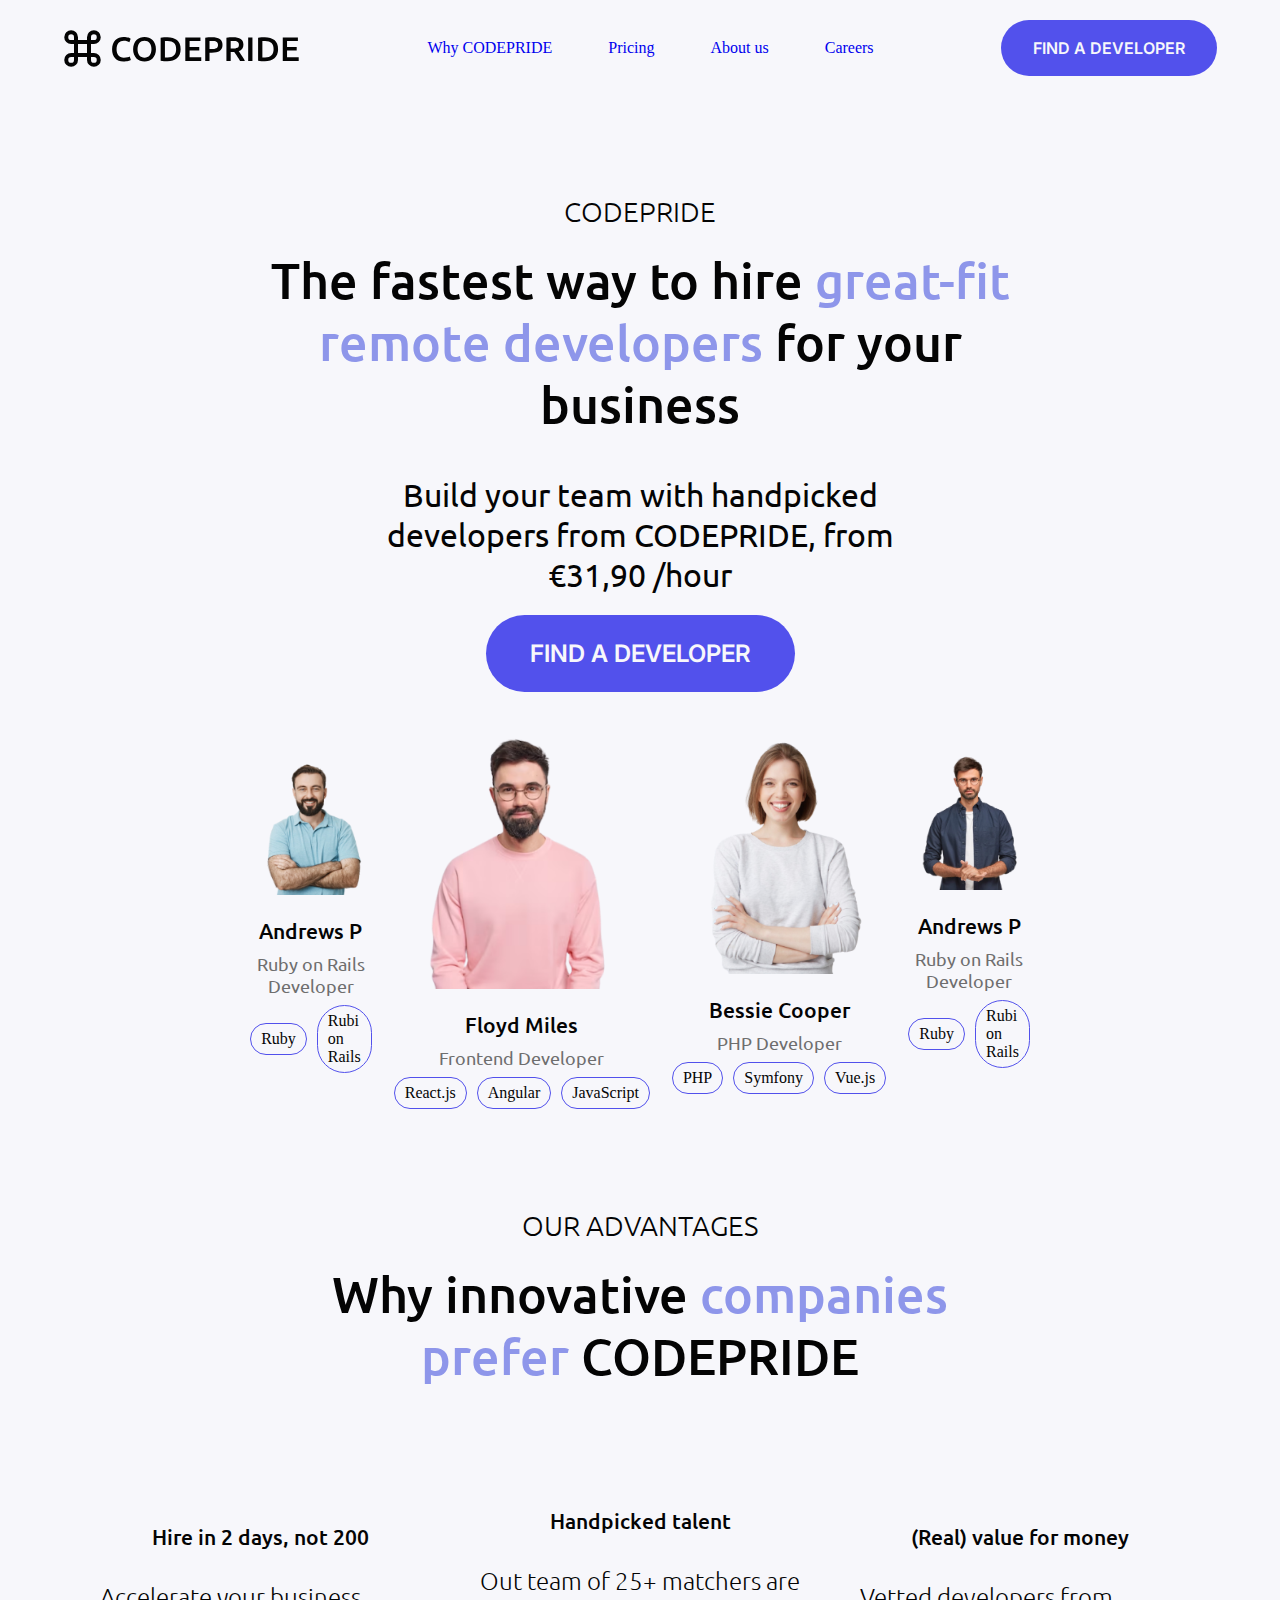
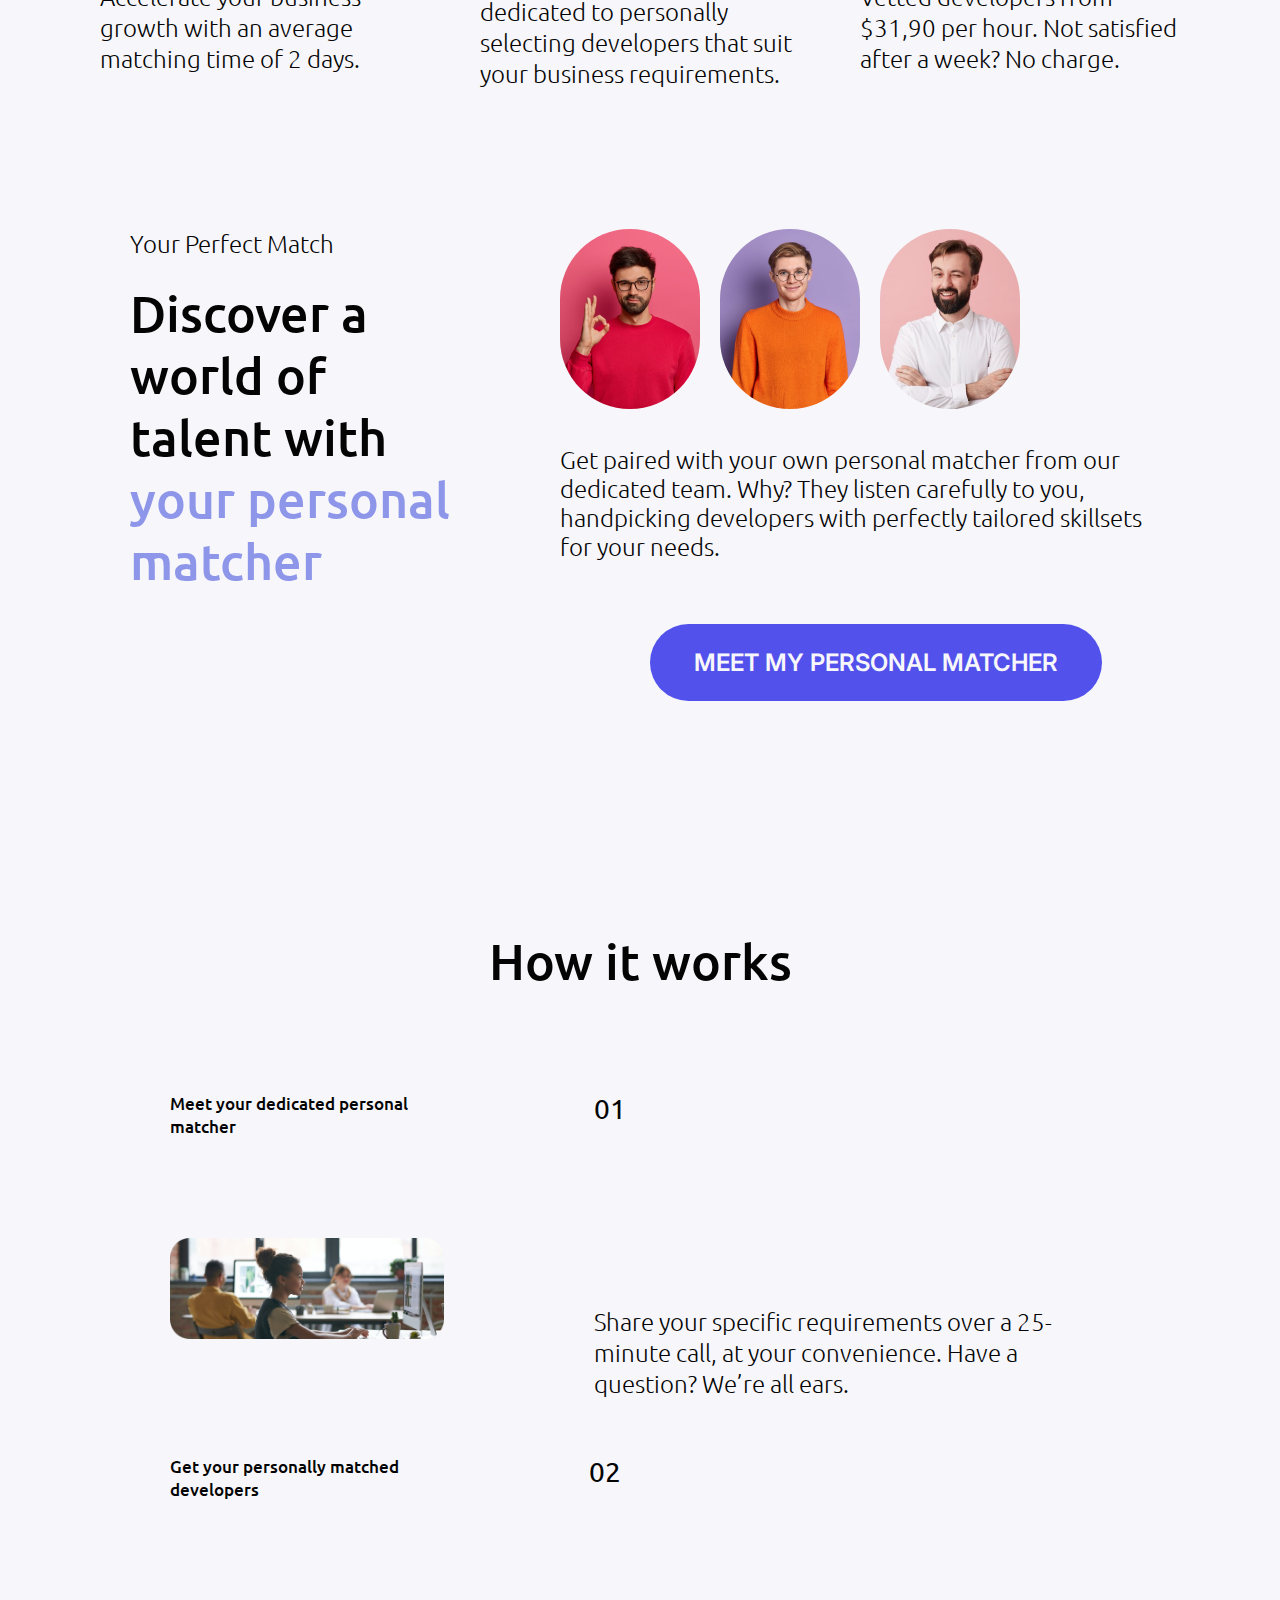
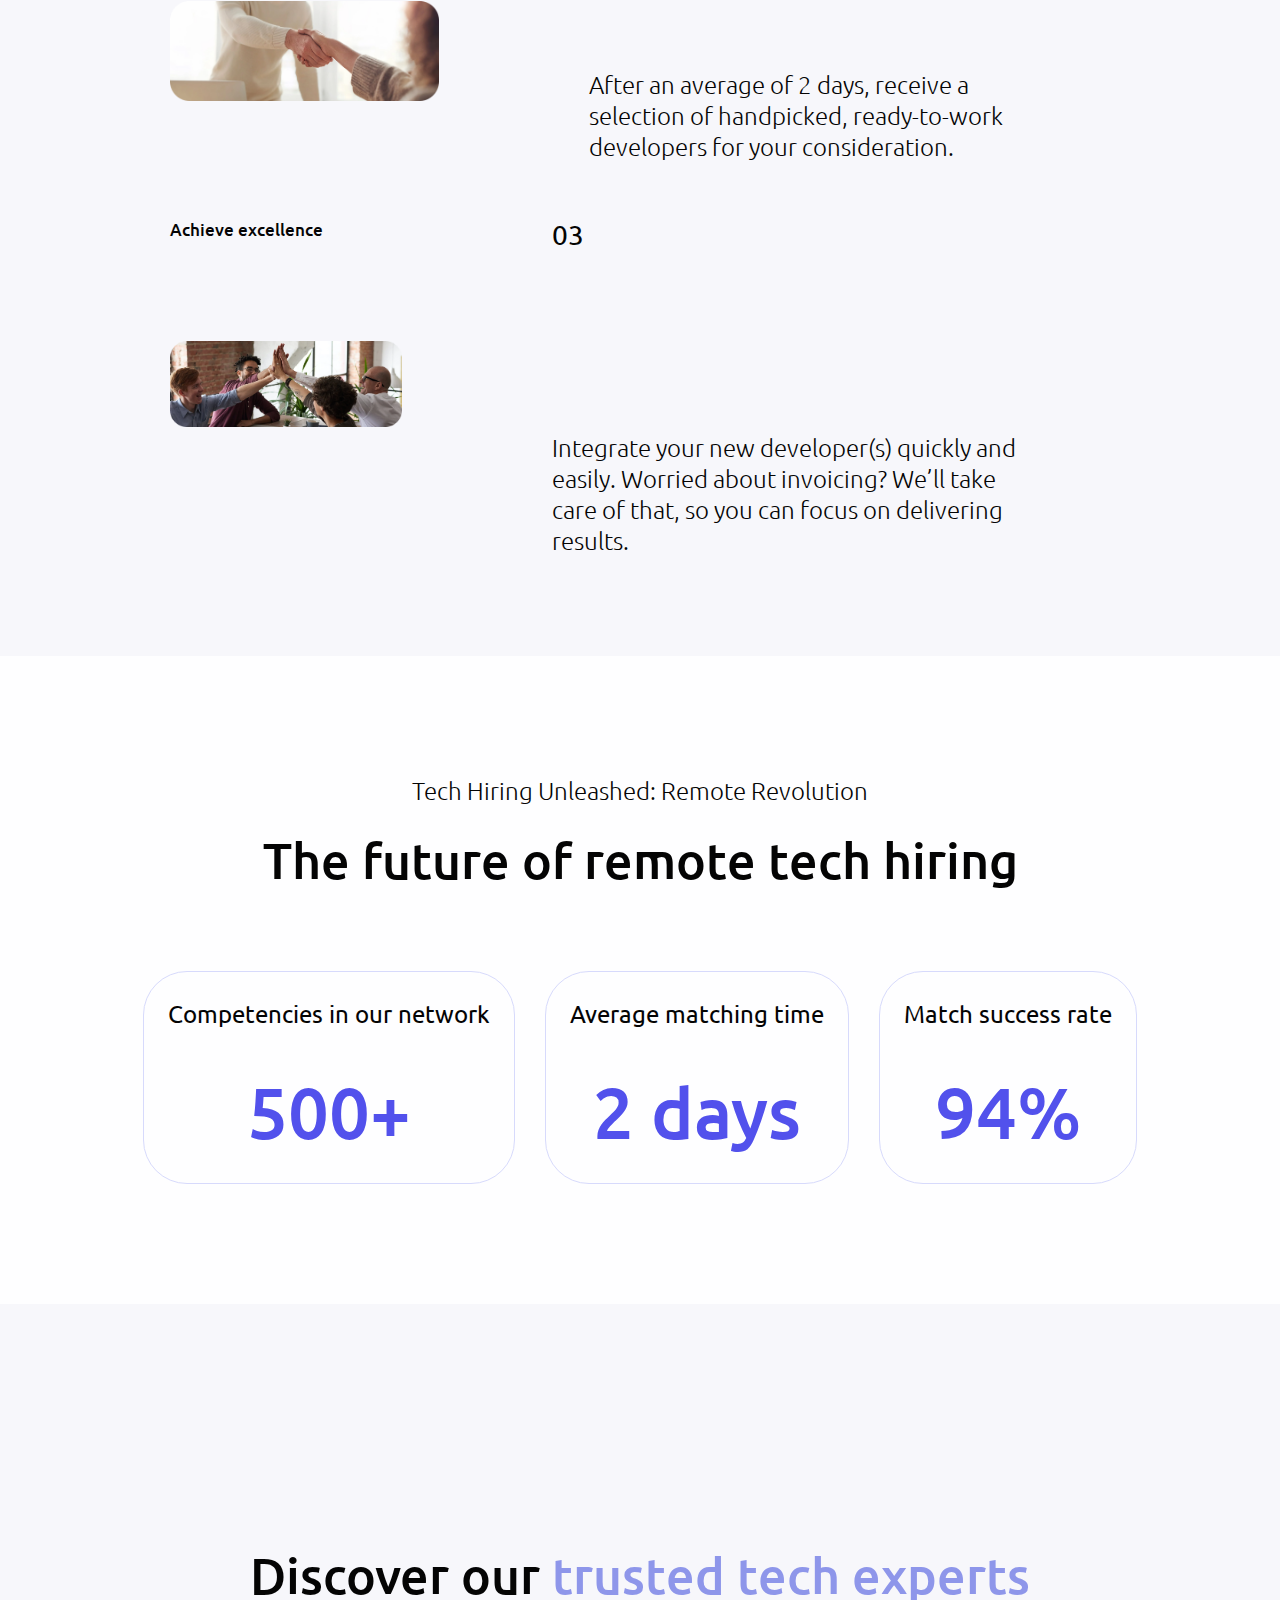
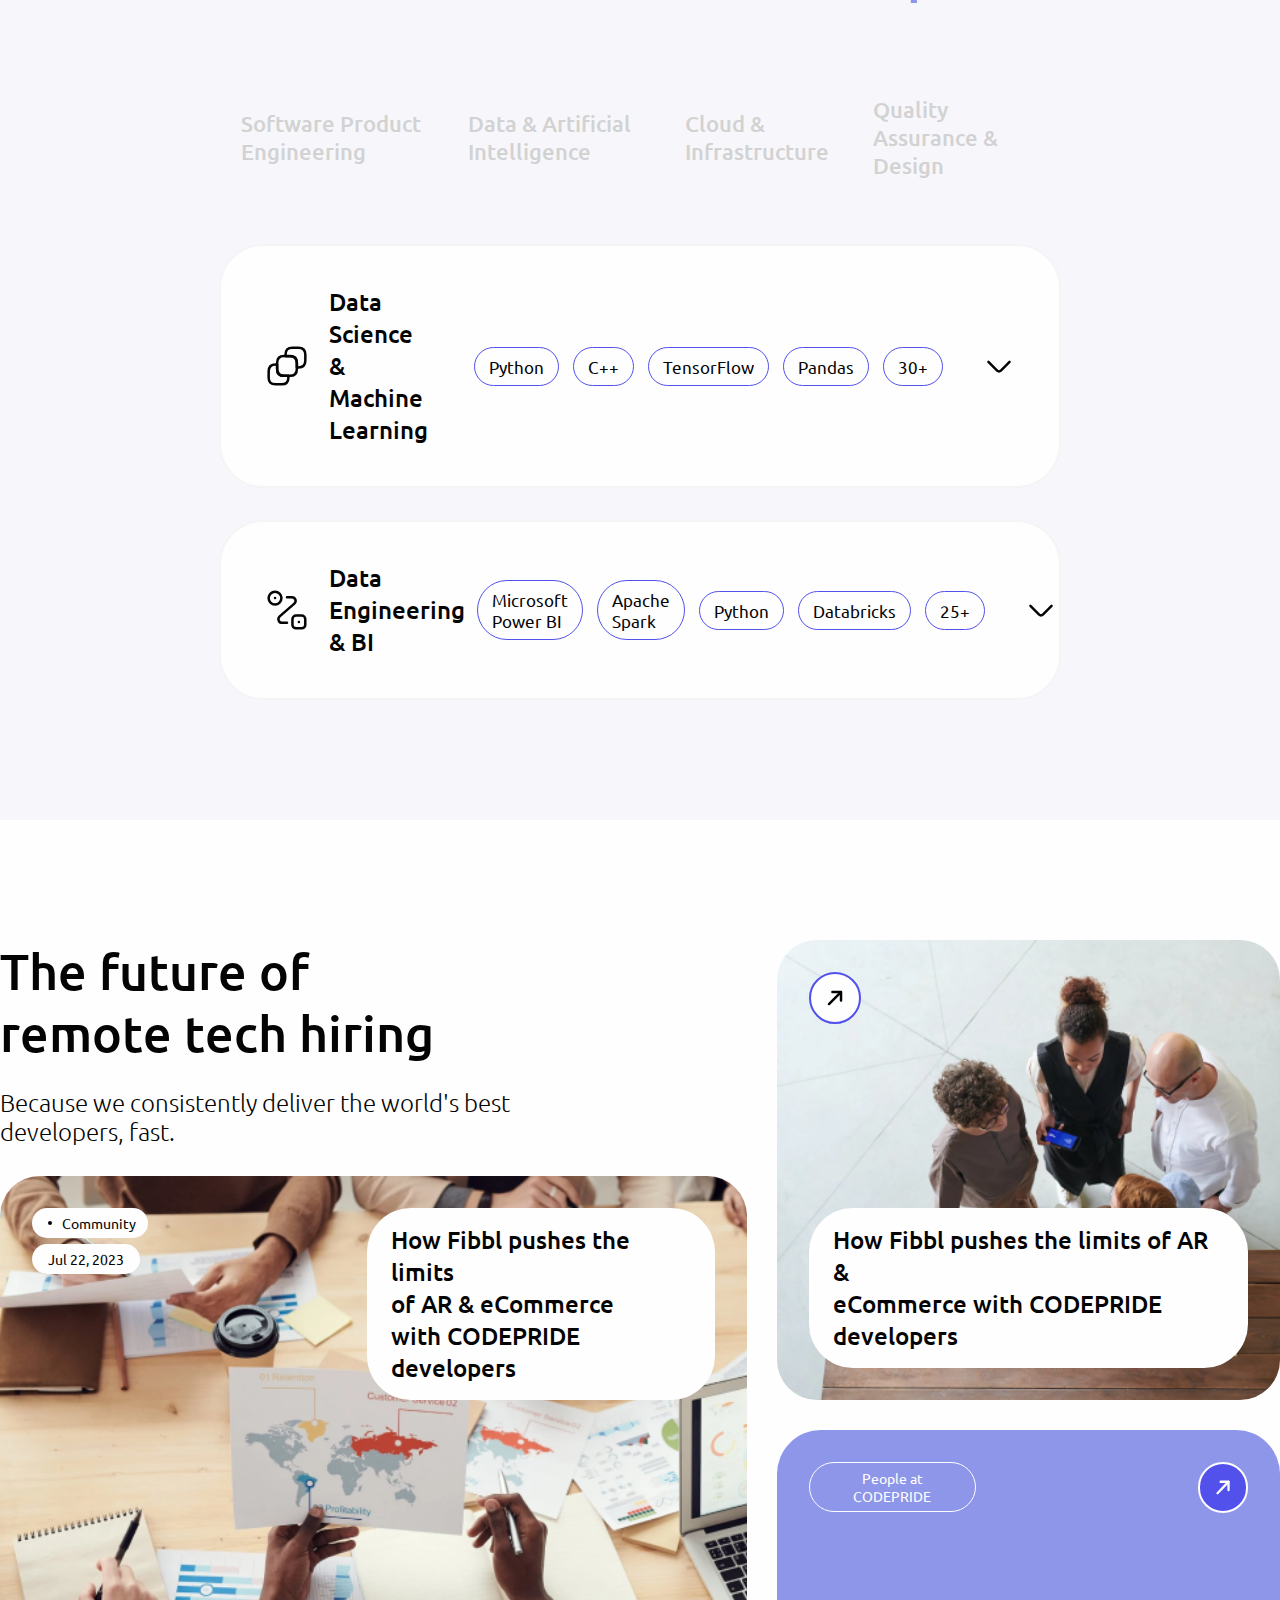
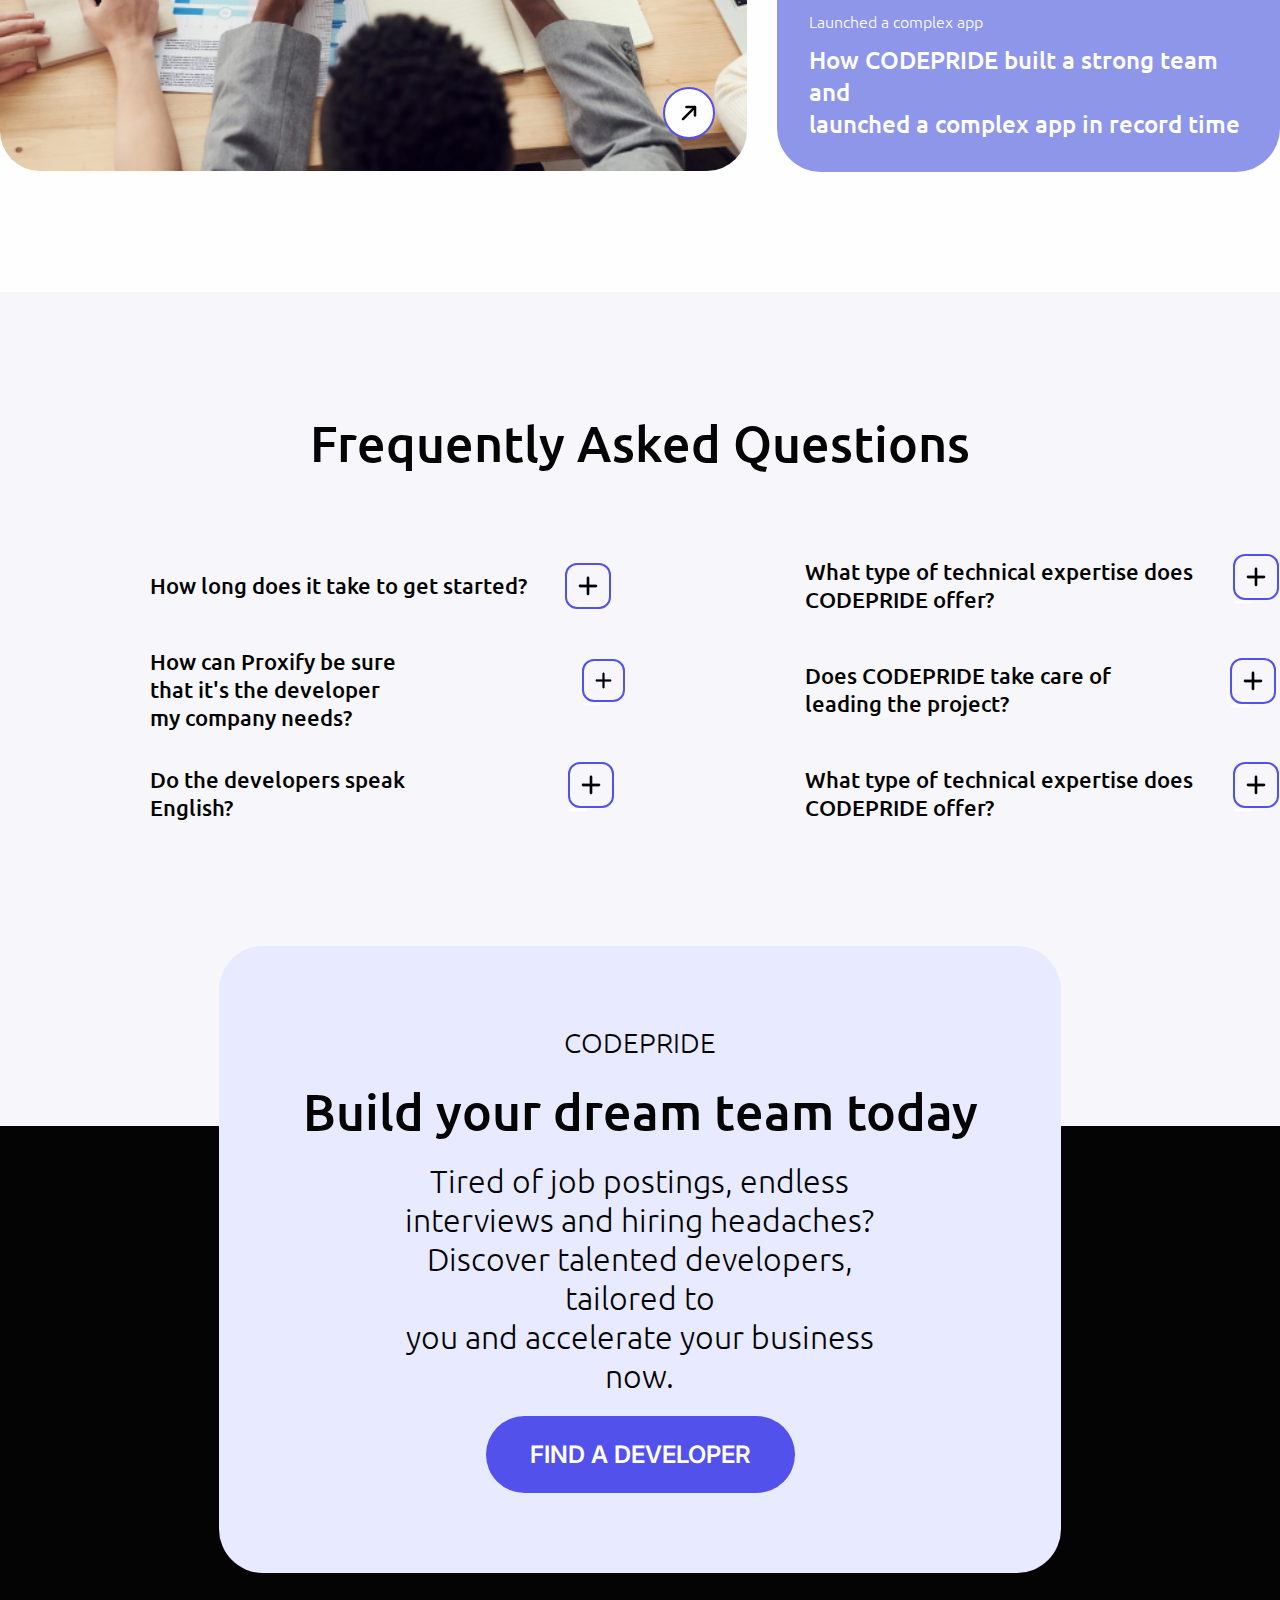
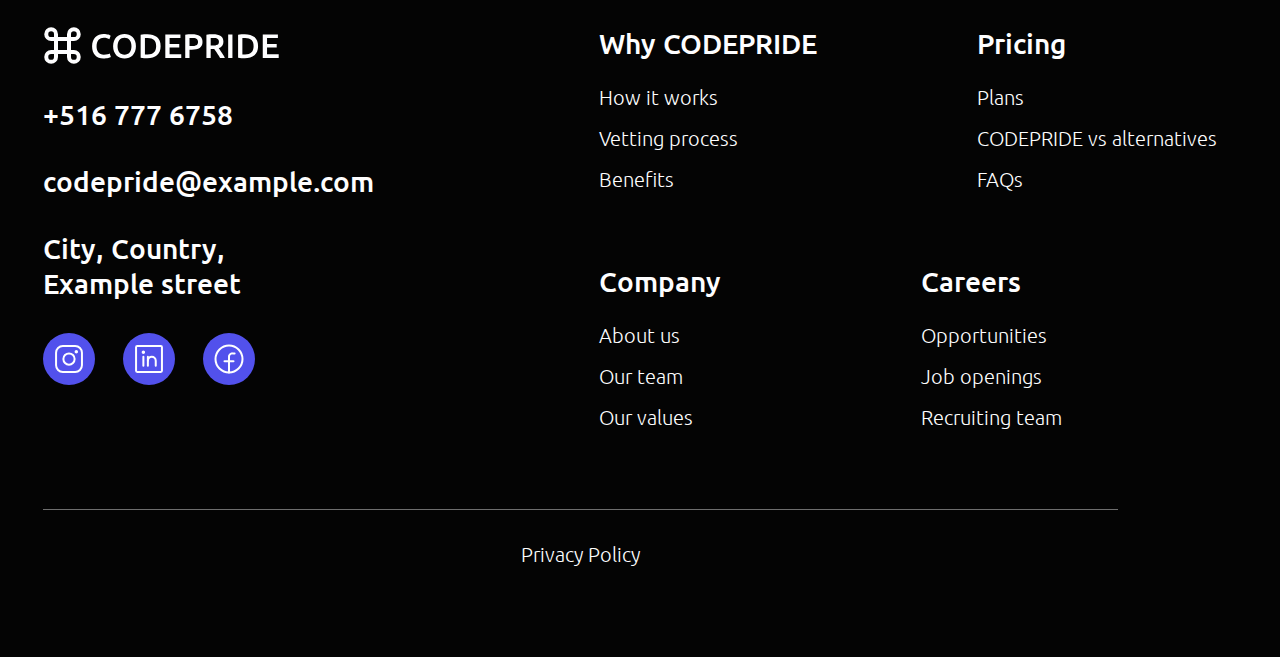
==== index.html @ 3210cb86 "tablet-section4-process" ====
<!DOCTYPE html>
<html lang="en">
<head>
    <meta charset="UTF-8">
    <meta name="viewport" content="width=device-width, initial-scale=1.0">
    <title>CODEPRIDE</title>
    <link rel="preconnect" href="https://fonts.googleapis.com">
    <link rel="preconnect" href="https://fonts.gstatic.com" crossorigin>
    <link rel="stylesheet" href="./css/main.css">
    <link href="https://fonts.googleapis.com/css2?family=Inter:wght@300;500;600&family=Ubuntu:ital,wght@0,300;0,400;0,500;1,500&display=swap" rel="stylesheet">

</head>
<body>
     <div class="wrapper">
        <header class="header">
            <div class="logo">
                <img src="./img/Logo.svg" alt="logo" class="logo__img">
            </div>
            <nav class="nav">
                <ul class="nav__list">
                    <li class="nav__item"><a href="#" class="nav__link">Why CODEPRIDE</a></li>
                    <li class="nav__item"><a href="#" class="nav__link">Pricing</a></li>
                    <li class="nav__item"><a href="#" class="nav__link">About us</a></li>
                    <li class="nav__item"><a href="#" class="nav__link">Careers</a></li>
                </ul>
            </nav>
            <img src="./img/menu.svg" alt="burger-menu" class="burger-menu">
            <button class="btn header__btn">find a developer</button>
        </header>
        <main class="main">
            <section class="section1">
                <p class="section1__text">CODEPRIDE</p>
                <h2 class="title">The fastest way to hire <span class="title-text"> great-fit remote developers</span> for your business</h2>
                <p class="section1__sub-title">Build your team with handpicked developers from CODEPRIDE, from €31,90 /hour</p>
                <button class="btn section1__btn">find a developer</button>
                <div class="section1-container">
                    <div class="section1-box">
                        <img src="./img/image 3.png" alt="person" class="section1-box__img">
                        <div class="section1-box__contant">
                            <h3 class="section1-box__contant-title">Andrews P</h3>
                            <p class="section1-box__contant-text">Ruby on Rails Developer</p>
                            <div class="section1-box__contant-wrapper">
                                <div class="section1-box__contant-contain">
                                    <p class="section1-box__contant-contain-text">Ruby</p>
                                </div>
                                <div class="section1-box__contant-contain">
                                    <p class="section1-box__contant-contain-text">Rubi on Rails</p>
                                </div>
                            </div>
                        </div>
                    </div>

                    <div class="section1-box">
                        <img src="./img/image 2.png" alt="person" class="section1-box__img min--width">
                        <div class="section1-box__contant">
                            <h3 class="section1-box__contant-title">Floyd Miles</h3>
                            <p class="section1-box__contant-text">Frontend Developer</p>
                            <div class="section1-box__contant-wrapper">
                                <div class="section1-box__contant-contain">
                                    <p class="section1-box__contant-contain-text">React.js</p>
                                </div>
                                <div class="section1-box__contant-contain">
                                    <p class="section1-box__contant-contain-text">Angular</p>
                                </div>
                                <div class="section1-box__contant-contain">
                                    <p class="section1-box__contant-contain-text">JavaScript</p>
                                </div>
                            </div>
                        </div>
                    </div>

                    <div class="section1-box">
                        <img src="./img/image 4.png" alt="person" class="section1-box__img">
                        <div class="section1-box__contant">
                            <h3 class="section1-box__contant-title">Bessie Cooper</h3>
                            <p class="section1-box__contant-text">PHP Developer</p>
                            <div class="section1-box__contant-wrapper">
                                <div class="section1-box__contant-contain">
                                    <p class="section1-box__contant-contain-text">PHP</p>
                                </div>
                                <div class="section1-box__contant-contain">
                                    <p class="section1-box__contant-contain-text">Symfony</p>
                                </div>
                                <div class="section1-box__contant-contain">
                                    <p class="section1-box__contant-contain-text">Vue.js</p>
                                </div>
                            </div>
                        </div>
                    </div>

                    <div class="section1-box">
                        <img src="./img/image 5.png" alt="person" class="section1-box__img">
                        <div class="section1-box__contant">
                            <h3 class="section1-box__contant-title">Andrews P</h3>
                            <p class="section1-box__contant-text">Ruby on Rails Developer</p>
                            <div class="section1-box__contant-wrapper">
                                <div class="section1-box__contant-contain">
                                    <p class="section1-box__contant-contain-text">Ruby</p>
                                </div>
                                <div class="section1-box__contant-contain">
                                    <p class="section1-box__contant-contain-text">Rubi on Rails</p>
                                </div>
                            </div>
                        </div>
                    </div>
                </div>
            </section>
            <section class="section2">
                <p class="section2__text">our advantages</p>
                <h2 class="title section2__title">Why innovative <span class="title-text"> companies prefer</span> CODEPRIDE</h2>
                <div class="section2-container">
                    <div class="section2-box">
                        <h3 class="section2-box__title">Hire in 2 days, not 200</h3>
                        <p class="section2-box__text">Accelerate your business growth with an average matching time of 2 days.</p>
                    </div>
                    <div class="section2-box">
                        <h3 class="section2-box__title tablet--margin">Handpicked talent</h3>
                        <p class="section2-box__text">Out team of 25+ matchers are dedicated to personally selecting developers that suit your business requirements.</p>
                    </div>
                    <div class="section2-box">
                        <h3 class="section2-box__title">(Real) value for money</h3>
                        <p class="section2-box__text">Vetted developers from $31,90 per hour. Not satisfied after a week? No charge.</p>
                    </div>
                </div>
                <div class="section2-container2">
                    <div class="section2-container2__wrapper">
                        <div class="section2-container2__textbox">
                            <p class="section2-container2__textbox-text">Your Perfect Match</p>
                            <h2 class="title section2-container2__textbox-title">Discover a world of talent with <span class="title-text">your personal matcher</span> </h2>
                        </div>
                        <div class="section2-container2__box">
                            <div class="section2-container2__box-img-content">
                                <img src="./img/image 7.png" alt="man" class="section2-container2__box-img-content-image">
                                <img src="./img/image 7 (1).png" alt="man" class="section2-container2__box-img-content-image">
                                <img src="./img/image 7 (2).png" alt="man" class="section2-container2__box-img-content-image">
                            </div>
                            <p class="section2-container2__box-text">Get paired with your own personal matcher from our dedicated team. Why? They listen carefully to you, handpicking developers with perfectly tailored skillsets for your needs.</p>
                        </div>
                    </div>
                    <button class="section2-container2__btn btn">meet my personal matcher</button>
                </div>
            </section>
            <section class="section3">
                <h2 class="section3__title title">How it works</h2>
                <div class="section3-wrapper">
                    <div class="section3-container">
                        <div class="section3-box">
                            <h3 class="section3-box__title">Meet your dedicated personal matcher</h3>
                            <img src="./img/Image (5).png" alt="peaple" class="section3-box__img">
                        </div>
                        <div class="section3-box2">
                            <p class="section3-box2__number">01</p>
                            <p class="section3-box2__text">Share your specific requirements over a 25-minute call, at your convenience. Have a question? We’re all ears.</p>
                        </div>
                    </div>
                    <div class="section3-container">
                        <div class="section3-box">
                            <h3 class="section3-box__title">Get your personally matched developers</h3>
                            <img src="./img/Image (6).png" alt="peaple" class="section3-box__img">
                        </div>
                        <div class="section3-box2">
                            <p class="section3-box2__number">02</p>
                            <p class="section3-box2__text">After an average of 2 days, receive a selection of handpicked, ready-to-work developers for your consideration.</p>
                        </div>
                    </div>
                    <div class="section3-container">
                        <div class="section3-box">
                            <h3 class="section3-box__title">Achieve excellence</h3>
                            <img src="./img/Image (7).png" alt="peaple" class="section3-box__img">
                        </div>
                        <div class="section3-box2">
                            <p class="section3-box2__number">03</p>
                            <p class="section3-box2__text min--width2">Integrate your new developer(s) quickly and easily. Worried about invoicing? We’ll take care of that, so you can focus on delivering results.</p>
                        </div>
                    </div>
                </div>
            </section>
            <section class="section4">
                <p class="section4__text">Tech Hiring Unleashed: Remote Revolution</p>
                <h2 class="title section4__title">The future of remote tech hiring</h2>
                <div class="section4-container">
                    <div class="section4-box">
                        <p class="section4-box__text">Competencies in our network</p>
                        <p class="section4-box__text2">500+</p>
                    </div>
                    <div class="section4-box">
                        <p class="section4-box__text">Average matching time</p>
                        <p class="section4-box__text2">2 days</p>
                    </div>
                    <div class="section4-box">
                        <p class="section4-box__text">Match success rate</p>
                        <p class="section4-box__text2">94%</p>
                    </div>
                </div>
            </section>
            <section class="section5">
                <h2 class="title section5__title">Discover our <span class="title-text"> trusted tech experts</span></h2>
                <div class="section5-link">
                    <ul class="link-box">
                        <li class="link-box__item"><a href="#" class="link-box__link">Software Product Engineering</a></li>
                        <li class="link-box__item"><a href="#" class="link-box__link">Data & Artificial Intelligence</a></li>
                        <li class="link-box__item"><a href="#" class="link-box__link">Cloud & Infrastructure</a></li>
                        <li class="link-box__item"><a href="#" class="link-box__link">Quality Assurance & Design</a></li>
                    </ul>
                </div>
                <div class="section5-container">
                    <div class="section5-container__wrap">
                        <div class="section5-container__wrap1">
                            <img src="./img/forward-item.svg" alt="forward" class="section5-container__svg">
                            <h3 class="section5-container__title">Data Science & Machine Learning</h3>
                        </div>
                        <div class="section5-container__wrap2">
                            <div class="section5-container__box">
                                <p class="section5-container__box-text">Python</p>
                            </div>
                            <div class="section5-container__box">
                                <p class="section5-container__box-text">C++</p>
                            </div>
                            <div class="section5-container__box">
                                <p class="section5-container__box-text">TensorFlow</p>
                            </div>
                            <div class="section5-container__box">
                                <p class="section5-container__box-text">Pandas</p>
                            </div>
                            <div class="section5-container__box">
                                <p class="section5-container__box-text">30+</p>
                            </div>
                        </div>
                    </div>
                    <img src="./img/arrow-down.svg" alt="arrow" class="section5-container__arrow">
                    <img src="./img/arrow-up.svg" alt="arrow" class="section5-container__arrow-up">
                </div>
                <div class="section5-container2">
                    <div class="section5-container2__box">
                        <img src="./img/image 8.png" alt="peaple" class="section5-container2__box-img">
                        <div class="section5-container2__box-container">
                            <h3 class="section5-container2__box-title">Jenny Wilson</h3>
                            <p class="section5-container2__box-text">fullstack developer</p>
                            <div class="section5-container2__contant">
                                <div class="section5-container2__contant-contain">
                                    <p class="section5-container2__contant-contain-text">Java</p>
                                </div>
                                <div class="section5-container2__contant-contain">
                                    <p class="section5-container2__contant-contain-text">Spring Boot</p>
                                </div>
                            </div>
                        </div>
                    </div>
                    <div class="section5-container2__box">
                        <img src="./img/image 8 (1).png" alt="peaple" class="section5-container2__box-img">
                        <div class="section5-container2__box-container">
                            <h3 class="section5-container2__box-title">Bessie Cooper</h3>
                            <p class="section5-container2__box-text">backend developer</p>
                            <div class="section5-container2__contant">
                                <div class="section5-container2__contant-contain">
                                    <p class="section5-container2__contant-contain-text">Java</p>
                                </div>
                                <div class="section5-container2__contant-contain">
                                    <p class="section5-container2__contant-contain-text">Spring</p>
                                </div>
                            </div>
                        </div>
                    </div>
                    <div class="section5-container2__box">
                        <img src="./img/image 8 (2).png" alt="peaple" class="section5-container2__box-img">
                        <div class="section5-container2__box-container">
                            <h3 class="section5-container2__box-title">Ralph Edwards</h3>
                            <p class="section5-container2__box-text">backend developer</p>
                            <div class="section5-container2__contant">
                                <div class="section5-container2__contant-contain">
                                    <p class="section5-container2__contant-contain-text">C#</p>
                                </div>
                                <div class="section5-container2__contant-contain">
                                    <p class="section5-container2__contant-contain-text">Python</p>
                                </div>
                                <div class="section5-container2__contant-contain">
                                    <p class="section5-container2__contant-contain-text">.NET</p>
                                </div>
                            </div>
                        </div>
                    </div>
                    <div class="section5-container2__box">
                        <img src="./img/image 8 (3).png" alt="peaple" class="section5-container2__box-img">
                        <div class="section5-container2__box-container">
                            <h3 class="section5-container2__box-title">Devon Lane</h3>
                            <p class="section5-container2__box-text">backend developer</p>
                            <div class="section5-container2__contant">
                                <div class="section5-container2__contant-contain">
                                    <p class="section5-container2__contant-contain-text">.NET</p>
                                </div>
                                <div class="section5-container2__contant-contain">
                                    <p class="section5-container2__contant-contain-text">C#</p>
                                </div>
                                <div class="section5-container2__contant-contain">
                                    <p class="section5-container2__contant-contain-text">ASP.NET</p>
                                </div>
                            </div>
                        </div>
                    </div>
                </div>
                <div class="section5-container">
                    <div class="section5-container__wrap">
                        <div class="section5-container__wrap1">
                            <img src="./img/routing-2.svg" alt="routing" class="section5-container__svg">
                            <h3 class="section5-container__title">Data Engineering & BI</h3>
                        </div>
                        <div class="section5-container__wrap2">
                             <div class="section5-container__box">
                                <p class="section5-container__box-text">Microsoft Power BI</p>
                            </div>
                            <div class="section5-container__box">
                                <p class="section5-container__box-text">Apache Spark</p>
                            </div>
                            <div class="section5-container__box">
                                <p class="section5-container__box-text">Python</p>
                            </div>
                            <div class="section5-container__box">
                                <p class="section5-container__box-text">Databricks</p>
                            </div>
                            <div class="section5-container__box">
                                <p class="section5-container__box-text">25+</p>
                            </div>
                        </div>
                    </div>
                    <img src="./img/arrow-down.svg" alt="arrow" class="section5-container__arrow2">
                    <img src="./img/arrow-up.svg" alt="arrow" class="section5-container__arrow-up2">
                </div>

                <div class="section5-container2-1">
                    <div class="section5-container2__box">
                        <img src="./img/image 8.png" alt="peaple" class="section5-container2__box-img">
                        <div class="section5-container2__box-container">
                            <h3 class="section5-container2__box-title">Jenny Wilson</h3>
                            <p class="section5-container2__box-text">fullstack developer</p>
                            <div class="section5-container2__contant">
                                <div class="section5-container2__contant-contain">
                                    <p class="section5-container2__contant-contain-text">Java</p>
                                </div>
                                <div class="section5-container2__contant-contain">
                                    <p class="section5-container2__contant-contain-text">Spring Boot</p>
                                </div>
                            </div>
                        </div>
                    </div>
                    <div class="section5-container2__box">
                        <img src="./img/image 8 (1).png" alt="peaple" class="section5-container2__box-img">
                        <div class="section5-container2__box-container">
                            <h3 class="section5-container2__box-title">Bessie Cooper</h3>
                            <p class="section5-container2__box-text">backend developer</p>
                            <div class="section5-container2__contant">
                                <div class="section5-container2__contant-contain">
                                    <p class="section5-container2__contant-contain-text">Java</p>
                                </div>
                                <div class="section5-container2__contant-contain">
                                    <p class="section5-container2__contant-contain-text">Spring</p>
                                </div>
                            </div>
                        </div>
                    </div>
                    <div class="section5-container2__box">
                        <img src="./img/image 8 (2).png" alt="peaple" class="section5-container2__box-img">
                        <div class="section5-container2__box-container">
                            <h3 class="section5-container2__box-title">Ralph Edwards</h3>
                            <p class="section5-container2__box-text">backend developer</p>
                            <div class="section5-container2__contant">
                                <div class="section5-container2__contant-contain">
                                    <p class="section5-container2__contant-contain-text">C#</p>
                                </div>
                                <div class="section5-container2__contant-contain">
                                    <p class="section5-container2__contant-contain-text">Python</p>
                                </div>
                                <div class="section5-container2__contant-contain">
                                    <p class="section5-container2__contant-contain-text">.NET</p>
                                </div>
                            </div>
                        </div>
                    </div>
                    <div class="section5-container2__box">
                        <img src="./img/image 8 (3).png" alt="peaple" class="section5-container2__box-img">
                        <div class="section5-container2__box-container">
                            <h3 class="section5-container2__box-title">Devon Lane</h3>
                            <p class="section5-container2__box-text">backend developer</p>
                            <div class="section5-container2__contant">
                                <div class="section5-container2__contant-contain">
                                    <p class="section5-container2__contant-contain-text">.NET</p>
                                </div>
                                <div class="section5-container2__contant-contain">
                                    <p class="section5-container2__contant-contain-text">C#</p>
                                </div>
                                <div class="section5-container2__contant-contain">
                                    <p class="section5-container2__contant-contain-text">ASP.NET</p>
                                </div>
                            </div>
                        </div>
                    </div>
                </div>
            </section>
            <section class="section6">
                <div class="section6-wrap1">
                    <div class="section6-textbox">
                        <h2 class="section6-textbox__title title">The future of  remote tech hiring</h2>
                        <p class="section6-textbox__text">Because we consistently deliver the world's best developers, fast.</p>
                    </div>
                    <div class="section6-box">
                        <div class="section6-box__block1">
                            <div class="section6-box__block1-textbox">
                                <img src="./img/Ellipse 7.svg" alt="Dote" class="section6-box__block1-textbox-img">
                                <p class="section6-box__block1-textbox-text">Community</p>

                            </div>
                            <div class="section6-box__block1-textbox">
                                <p class="section6-box__block1-textbox-text">Jul 22, 2023</p>
                            </div>
                        </div>
                        <div class="section6-box__block2">
                            <div class="section6-box__block2-textbox">
                                <p class="section6-box__block2-textbox-text">How Fibbl pushes the limits <br> of AR & eCommerce <br>  with CODEPRIDE developers</p>
                            </div>
                            <div class="section6-box__block2-imgbox">
                                <img src="./img/arrow-left-img.svg" alt="arrow" class="section6-box__block2-imgbox-img">
                            </div>
                        </div>
                    </div>
                </div>
                <div class="section6-container">
                    <div class="section6-box1">
                        <div class="section6-box1__block2-imgbox">
                            <img src="./img/arrow-left-img.svg" alt="arrow" class="section6-box__block2-imgbox-img">
                        </div>
                        <div class="section6-box1__block2-textbox">
                            <p class="section6-box1__block2-textbox-text">How Fibbl pushes the limits of AR & <br> eCommerce  with CODEPRIDE <br> developers</p>
                        </div>
                    </div>
                    <div class="section6-box2">
                        <div class="section6-box2__content">
                            <div class="section6-box2__content-textbox">
                                <p class="section6-box2__content-textbox-text">People at CODEPRIDE</p>
                            </div>
                            <div class="section6-box2__imgbox">
                                <img src="./img/arrow-left-dark.svg" alt="arrow" class="section6-box__imgbox-img">
                            </div>
                        </div>
                        <div class="section6-box2__textbox">
                            <p class="section6-box2__textbox-text1">Launched a complex app</p>
                            <p class="section6-box2__textbox-text2">How CODEPRIDE built a strong team and <br> launched a complex app in record time</p>
                        </div>
                    </div>
                </div>
            </section>
            <section class="section7">
                <h2 class="section7__title title">Frequently Asked Questions</h2>
                <div class="section7-wrap">
                    <div class="section7-container">
                        <div class="section7-box">
                            <div class="section7-contain">
                                <h3 class="section7-contain__title">How long does it take to get started?</h3>
                                <div class="section7-contain__imgbox">
                                    <img src="./img/plus.svg" alt="plus" class="section7-contain__imgbox-img">
                                    <img src="./img/minus.svg" alt="minus" class="section7-contain__imgbox-img-minus">
                                </div>
                            </div>
                            <p class="section7-box__text text1">We can match the right developer to your company within days, not weeks or months. We will present as many relevant, pre-vetted candidates as necessary and the choice is always yours.</p>
                        </div>
                        
                        <div class="section7-box">
                            <div class="section7-contain">
                                <h3 class="section7-contain__title">What type of technical expertise does CODEPRIDE offer?</h3>
                                <div class="section7-contain__imgbox js-imgbox1">
                                    <img src="./img/plus.svg" alt="plus" class="section7-contain__imgbox-img js-plus1">
                                    <img src="./img/minus.svg" alt="minus" class="section7-contain__imgbox-img-minus js-minus1">
                                </div>
                            </div>
                            <p class="section7-box__text text2">We can match the right developer to your company within days, not weeks or months. We will present as many relevant, pre-vetted candidates as necessary and the choice is always yours.</p>
                        </div>
                    </div>
                    <div class="section7-container">
                        <div class="section7-box">
                            <div class="section7-contain min--gap">
                                <h3 class="section7-contain__title">How can Proxify be sure that it's the developer <br> my company needs?</h3>
                                <div class="section7-contain__imgbox js-imgbox2">
                                    <img src="./img/plus.svg" alt="plus" class="section7-contain__imgbox-img js-plus2">
                                    <img src="./img/minus.svg" alt="minus" class="section7-contain__imgbox-img-minus js-minus2">
                                </div>
                            </div>
                            <p class="section7-box__text text3">We can match the right developer to your company within days, not weeks or months. We will present as many relevant, pre-vetted candidates as necessary and the choice is always yours.</p>
                        </div>
    
                        <div class="section7-box">
                            <div class="section7-contain more--gap">
                                <h3 class="section7-contain__title">Does CODEPRIDE take care of leading the project?</h3>
                                <div class="section7-contain__imgbox js-imgbox3">
                                    <img src="./img/plus.svg" alt="plus" class="section7-contain__imgbox-img js-plus3">
                                    <img src="./img/minus.svg" alt="minus" class="section7-contain__imgbox-img-minus js-minus3">
                                </div>
                            </div>
                            <p class="section7-box__text text4">We can match the right developer to your company within days, not weeks or months. We will present as many relevant, pre-vetted candidates as necessary and the choice is always yours.</p>
                        </div>
                    </div>
                    <div class="section7-container">
                        <div class="section7-box">
                            <div class="section7-contain more--gap2">
                                <h3 class="section7-contain__title">Do the developers speak English?</h3>
                                <div class="section7-contain__imgbox js-imgbox4">
                                    <img src="./img/plus.svg" alt="plus" class="section7-contain__imgbox-img js-plus4">
                                    <img src="./img/minus.svg" alt="minus" class="section7-contain__imgbox-img-minus js-minus4">
                                </div>
                            </div>
                            <p class="section7-box__text text5">We can match the right developer to your company within days, not weeks or months. We will present as many relevant, pre-vetted candidates as necessary and the choice is always yours.</p>
                        </div>
    
                        <div class="section7-box">
                            <div class="section7-contain">
                                <h3 class="section7-contain__title">What type of technical expertise does CODEPRIDE offer?</h3>
                                <div class="section7-contain__imgbox js-imgbox5">
                                    <img src="./img/plus.svg" alt="plus" class="section7-contain__imgbox-img js-plus5">
                                    <img src="./img/minus.svg" alt="minus" class="section7-contain__imgbox-img-minus js-minus5">
                                </div>
                            </div>
                            <p class="section7-box__text text6">We can match the right developer to your company within days, not weeks or months. We will present as many relevant, pre-vetted candidates as necessary and the choice is always yours.</p>
                        </div>
                    </div>
                </div>
                
            </section>
            <section class="section8">
                <p class="section8__sub-title">CODEPRIDE</p>
                <h2 class="section8__title title">Build your dream team today</h2>
                <p class="section8__text">Tired of job postings, endless interviews and hiring headaches? Discover talented developers, tailored to <br> you and accelerate your business now.</p>
                <button class="btn section8__btn">find a developer</button>
            </section>
        </main>
        <footer class="footer">
            <div class="footer-container">
                <div class="footer-box">
                    <div class="logo">
                        <img src="./img/Logo-white.svg" alt="logo" class="logo__img">
                    </div>
                    <a href="tel:+5167776758" class="footer-box__tell">+516 777 6758</a>
                    <a href="#" type ="email" class="footer-box__email">codepride@example.com</a>
                    <p class="footer-box__city">City, Country, <br> Example street</p>
                    <div class="footer-box__social">
                        <img src="./img/Social.svg" alt="instagram" class="footer-box__social-instagram">
                        <img src="./img/Social (1).svg" alt="linkedin" class="footer-box__social-linkedin">
                        <img src="./img/Social (2).svg" alt="facebook" class="footer-box__social-facebook">
                    </div>
                </div>
                <div class="footer-box2">
                    <div class="footer-contentbox">
                        <div class="footer-textbox">
                            <h3 class="footer-textbox__title">Why CODEPRIDE</h3>
                            <div class="footer-textbox__contain">
                                <a href="#" class="footer-textbox__contain-text">How it works</a>
                                <a href="#" class="footer-textbox__contain-text">Vetting process</a>
                                <a href="#" class="footer-textbox__contain-text">Benefits</a>
                            </div>
                        </div>
                        <div class="footer-textbox">
                            <h3 class="footer-textbox__title">Pricing</h3>
                            <div class="footer-textbox__contain">
                                <a href="#" class="footer-textbox__contain-text">Plans</a>
                                <a href="#" class="footer-textbox__contain-text">CODEPRIDE vs alternatives</a>
                                <a href="#" class="footer-textbox__contain-text">FAQs</a>
                            </div>
                        </div>
                    </div>
                    <div class="footer-contentbox2">
                        <div class="footer-textbox">
                            <h3 class="footer-textbox__title">Company</h3>
                            <div class="footer-textbox__contain">
                                <a href="#" class="footer-textbox__contain-text">About us</a>
                                <a href="#" class="footer-textbox__contain-text">Our team</a>
                                <a href="#" class="footer-textbox__contain-text">Our values</a>
                            </div>
                        </div>
                        <div class="footer-textbox">
                            <h3 class="footer-textbox__title">Careers</h3>
                            <div class="footer-textbox__contain">
                                <a href="#" class="footer-textbox__contain-text">Opportunities</a>
                                <a href="#" class="footer-textbox__contain-text">Job openings</a>
                                <a href="#" class="footer-textbox__contain-text">Recruiting team</a>
                            </div>
                        </div>
                    </div>
                </div>
            </div>
            <div class="footer-container2">
                <p class="footer-container2__text">Privacy Policy</p>
            </div>
        </footer>
     </div>
     <script src="./main.js"></script>
</body>
</html>
---- css/main.css ----
/* Reset and base styles  */
* {
  padding: 0px;
  margin: 0px;
  border: none;
}

*,
*::before,
*::after {
  -webkit-box-sizing: border-box;
          box-sizing: border-box;
}

:focus,
:active {
  /*outline: none;*/
}

a:focus,
a:active {
  /* outline: none;*/
}

/* Links */
a, a:link, a:visited {
  /* color: inherit; */
  text-decoration: none;
  /* display: inline-block; */
}

a:hover {
  /* color: inherit; */
  text-decoration: none;
}

/* Common */
aside, nav, footer, header, section, main {
  display: block;
}

h1, h2, h3, h4, h5, h6, p {
  font-size: inherit;
  font-weight: inherit;
}

ul, ul li {
  list-style: none;
}

img {
  vertical-align: top;
}

img, svg {
  max-width: 100%;
  height: auto;
}

address {
  font-style: normal;
}

/* Form */
input, textarea, button, select {
  font-family: inherit;
  font-size: inherit;
  color: inherit;
  background-color: transparent;
}

input::-ms-clear {
  display: none;
}

button, input[type=submit] {
  display: inline-block;
  -webkit-box-shadow: none;
          box-shadow: none;
  background-color: transparent;
  background: none;
  cursor: pointer;
}

input:focus, input:active,
button:focus, button:active {
  outline: none;
}

button::-moz-focus-inner {
  padding: 0;
  border: 0;
}

label {
  cursor: pointer;
}

legend {
  display: block;
}

body {
  background-color: #F7F7FB;
  color: #040404;
}
body .wrapper .header {
  display: -webkit-box;
  display: -ms-flexbox;
  display: flex;
  -ms-flex-pack: distribute;
      justify-content: space-around;
  -webkit-box-align: center;
      -ms-flex-align: center;
          align-items: center;
  gap: 0px;
  padding: 20px 0px 19px 0px;
}
body .wrapper .header__btn {
  padding: 18px 32px;
  font-family: "Inter", sans-serif;
  font-size: 16px;
  font-weight: 600;
  color: #F7F7FB;
}
body .wrapper .header .burger-menu {
  display: none;
}
body .wrapper .nav__list {
  display: -webkit-box;
  display: -ms-flexbox;
  display: flex;
  gap: 56px;
}
body .wrapper .nav__list__item__link {
  font-family: "Ubuntu", sans-serif;
  font-size: 24px;
  font-weight: 400;
  line-height: normal;
}
body .wrapper .btn {
  display: -webkit-box;
  display: -ms-flexbox;
  display: flex;
  -webkit-box-pack: center;
      -ms-flex-pack: center;
          justify-content: center;
  -webkit-box-align: center;
      -ms-flex-align: center;
          align-items: center;
  gap: 10px;
  background-color: #5251EC;
  text-transform: uppercase;
  border-radius: 44px;
}
body .wrapper .title {
  font-family: "Ubuntu", sans-serif;
  font-size: 50px;
  font-weight: 500;
  line-height: normal;
  text-align: center;
}
body .wrapper .title-text {
  color: #8E96EA;
}
body .wrapper .section1 {
  display: -webkit-box;
  display: -ms-flexbox;
  display: flex;
  -webkit-box-pack: start;
      -ms-flex-pack: start;
          justify-content: flex-start;
  -webkit-box-align: center;
      -ms-flex-align: center;
          align-items: center;
  gap: 20px;
  -webkit-box-orient: vertical;
  -webkit-box-direction: normal;
      -ms-flex-direction: column;
          flex-direction: column;
  padding: 100px 260px;
}
body .wrapper .section1__text {
  font-family: "Ubuntu", sans-serif;
  font-size: 28px;
  font-weight: 300;
  line-height: normal;
  text-align: center;
}
body .wrapper .section1__sub-title {
  font-family: "Ubuntu", sans-serif;
  font-size: 32px;
  font-weight: 400;
  line-height: normal;
  text-align: center;
  width: 75%;
  margin-top: 20px;
}
body .wrapper .section1__btn {
  font-family: "Inter", sans-serif;
  font-size: 24px;
  font-weight: 600;
  padding: 24px 44px;
  color: #F7F7FB;
}
body .wrapper .section1-container {
  display: -webkit-box;
  display: -ms-flexbox;
  display: flex;
  -webkit-box-pack: start;
      -ms-flex-pack: start;
          justify-content: flex-start;
  -webkit-box-align: center;
      -ms-flex-align: center;
          align-items: center;
  gap: 22px;
}
body .wrapper .section1-box {
  display: -webkit-box;
  display: -ms-flexbox;
  display: flex;
  -webkit-box-pack: start;
      -ms-flex-pack: start;
          justify-content: flex-start;
  -webkit-box-align: center;
      -ms-flex-align: center;
          align-items: center;
  gap: 22px;
  -webkit-box-orient: vertical;
  -webkit-box-direction: normal;
      -ms-flex-direction: column;
          flex-direction: column;
}
body .wrapper .section1-box__contant {
  display: -webkit-box;
  display: -ms-flexbox;
  display: flex;
  -webkit-box-pack: center;
      -ms-flex-pack: center;
          justify-content: center;
  -webkit-box-align: center;
      -ms-flex-align: center;
          align-items: center;
  gap: 8px;
  -webkit-box-orient: vertical;
  -webkit-box-direction: normal;
      -ms-flex-direction: column;
          flex-direction: column;
}
body .wrapper .section1-box__contant-title {
  font-family: "Ubuntu", sans-serif;
  font-size: 21px;
  font-weight: 500;
  line-height: normal;
  text-align: center;
}
body .wrapper .section1-box__contant-text {
  font-family: "Ubuntu", sans-serif;
  font-size: 18px;
  font-weight: 400;
  line-height: normal;
  color: #6E6E6E;
  text-align: center;
}
body .wrapper .section1-box__contant-wrapper {
  display: -webkit-box;
  display: -ms-flexbox;
  display: flex;
  -webkit-box-pack: center;
      -ms-flex-pack: center;
          justify-content: center;
  -webkit-box-align: center;
      -ms-flex-align: center;
          align-items: center;
  gap: 10px;
}
body .wrapper .section1-box__contant-contain {
  display: -webkit-box;
  display: -ms-flexbox;
  display: flex;
  -webkit-box-pack: center;
      -ms-flex-pack: center;
          justify-content: center;
  -webkit-box-align: center;
      -ms-flex-align: center;
          align-items: center;
  gap: 10px;
  padding: 6px 10px;
  border-radius: 44px;
  border: 1px solid #5251EC;
}
body .wrapper .section1-box__contant-contain__text {
  font-family: "Ubuntu", sans-serif;
  font-size: 15px;
  font-weight: 300;
  line-height: normal;
}
body .wrapper .min--width {
  width: 90%;
}
body .wrapper .section2 {
  display: -webkit-box;
  display: -ms-flexbox;
  display: flex;
  -webkit-box-pack: start;
      -ms-flex-pack: start;
          justify-content: flex-start;
  -webkit-box-align: center;
      -ms-flex-align: center;
          align-items: center;
  gap: 20px;
  -webkit-box-orient: vertical;
  -webkit-box-direction: normal;
      -ms-flex-direction: column;
          flex-direction: column;
}
body .wrapper .section2__text {
  font-family: "Ubuntu", sans-serif;
  font-size: 28px;
  font-weight: 300;
  line-height: normal;
  text-transform: uppercase;
}
body .wrapper .section2__title {
  width: 50%;
  margin-bottom: 100px;
}
body .wrapper .section2-container {
  display: -webkit-box;
  display: -ms-flexbox;
  display: flex;
  -webkit-box-pack: start;
      -ms-flex-pack: start;
          justify-content: flex-start;
  -webkit-box-align: center;
      -ms-flex-align: center;
          align-items: center;
  gap: 60px;
  padding: 0px 100px;
}
body .wrapper .section2-box {
  display: -webkit-box;
  display: -ms-flexbox;
  display: flex;
  -webkit-box-pack: center;
      -ms-flex-pack: center;
          justify-content: center;
  -webkit-box-align: center;
      -ms-flex-align: center;
          align-items: center;
  gap: 30px;
  -webkit-box-orient: vertical;
  -webkit-box-direction: normal;
      -ms-flex-direction: column;
          flex-direction: column;
  width: 30%;
}
body .wrapper .section2-box__title {
  font-family: "Ubuntu", sans-serif;
  font-size: 21px;
  font-weight: 500;
  line-height: normal;
}
body .wrapper .section2-box__text {
  font-family: "Ubuntu", sans-serif;
  font-size: 24px;
  font-weight: 300;
  line-height: normal;
}
body .wrapper .section2-container2 {
  padding: 120px 130px 229px 130px;
}
body .wrapper .section2-container2__wrapper {
  display: -webkit-box;
  display: -ms-flexbox;
  display: flex;
  -webkit-box-pack: start;
      -ms-flex-pack: start;
          justify-content: flex-start;
  -webkit-box-align: start;
      -ms-flex-align: start;
          align-items: flex-start;
  gap: 30px;
}
body .wrapper .section2-container2__textbox {
  display: -webkit-box;
  display: -ms-flexbox;
  display: flex;
  -webkit-box-pack: start;
      -ms-flex-pack: start;
          justify-content: flex-start;
  -webkit-box-align: start;
      -ms-flex-align: start;
          align-items: flex-start;
  gap: 24px;
  -webkit-box-orient: vertical;
  -webkit-box-direction: normal;
      -ms-flex-direction: column;
          flex-direction: column;
}
body .wrapper .section2-container2__textbox-text {
  font-family: "Ubuntu", sans-serif;
  font-size: 24px;
  font-weight: 300;
  line-height: 120%;
}
body .wrapper .section2-container2__textbox-title {
  text-align: start;
  width: 80%;
}
body .wrapper .section2-container2__box {
  display: -webkit-box;
  display: -ms-flexbox;
  display: flex;
  -webkit-box-pack: start;
      -ms-flex-pack: start;
          justify-content: flex-start;
  -webkit-box-align: start;
      -ms-flex-align: start;
          align-items: flex-start;
  gap: 36px;
  -webkit-box-orient: vertical;
  -webkit-box-direction: normal;
      -ms-flex-direction: column;
          flex-direction: column;
}
body .wrapper .section2-container2__box-img-content {
  display: -webkit-box;
  display: -ms-flexbox;
  display: flex;
  -webkit-box-pack: center;
      -ms-flex-pack: center;
          justify-content: center;
  -webkit-box-align: center;
      -ms-flex-align: center;
          align-items: center;
  gap: 20px;
}
body .wrapper .section2-container2__box-img-content-image {
  border-radius: 100px;
}
body .wrapper .section2-container2__box-text {
  font-family: "Ubuntu", sans-serif;
  font-size: 24px;
  font-weight: 300;
  line-height: 120%;
}
body .wrapper .section2-container2__btn {
  font-family: "Inter", sans-serif;
  font-size: 24px;
  font-weight: 600;
  margin: 32px 0px 0px 520px;
  padding: 24px 44px;
  color: #F7F7FB;
}
body .wrapper .section3-wrapper {
  display: -webkit-box;
  display: -ms-flexbox;
  display: flex;
  -webkit-box-pack: start;
      -ms-flex-pack: start;
          justify-content: flex-start;
  -webkit-box-align: start;
      -ms-flex-align: start;
          align-items: flex-start;
  gap: 56px;
  -webkit-box-orient: vertical;
  -webkit-box-direction: normal;
      -ms-flex-direction: column;
          flex-direction: column;
  padding: 100px 170px;
}
body .wrapper .section3-container {
  display: -webkit-box;
  display: -ms-flexbox;
  display: flex;
  -webkit-box-pack: start;
      -ms-flex-pack: start;
          justify-content: flex-start;
  -webkit-box-align: start;
      -ms-flex-align: start;
          align-items: flex-start;
  gap: 150px;
}
body .wrapper .section3-box {
  display: -webkit-box;
  display: -ms-flexbox;
  display: flex;
  -webkit-box-pack: start;
      -ms-flex-pack: start;
          justify-content: flex-start;
  -webkit-box-align: start;
      -ms-flex-align: start;
          align-items: flex-start;
  gap: 100px;
  -webkit-box-orient: vertical;
  -webkit-box-direction: normal;
      -ms-flex-direction: column;
          flex-direction: column;
}
body .wrapper .section3-box__title {
  font-family: "Ubuntu", sans-serif;
  font-size: 17px;
  font-weight: 500;
  line-height: normal;
  width: 100%;
}
body .wrapper .section3-box2 {
  display: -webkit-box;
  display: -ms-flexbox;
  display: flex;
  -webkit-box-pack: start;
      -ms-flex-pack: start;
          justify-content: flex-start;
  -webkit-box-align: start;
      -ms-flex-align: start;
          align-items: flex-start;
  gap: 180px;
  -webkit-box-orient: vertical;
  -webkit-box-direction: normal;
      -ms-flex-direction: column;
          flex-direction: column;
}
body .wrapper .section3-box2__number {
  font-family: "Ubuntu", sans-serif;
  font-size: 28px;
  font-weight: 400;
  line-height: normal;
}
body .wrapper .section3-box2__text {
  font-family: "Ubuntu", sans-serif;
  font-size: 24px;
  font-weight: 300;
  line-height: normal;
  width: 90%;
}
body .wrapper .min--width2 {
  width: 84%;
}
body .wrapper .section4 {
  background-color: #FEFEFF;
  padding-top: 120px;
}
body .wrapper .section4__title {
  width: 100%;
}
body .wrapper .section4__text {
  font-family: "Ubuntu", sans-serif;
  font-size: 24px;
  font-weight: 300;
  line-height: 120%;
  text-align: center;
  margin-bottom: 24px;
}
body .wrapper .section4-container {
  display: -webkit-box;
  display: -ms-flexbox;
  display: flex;
  -webkit-box-pack: center;
      -ms-flex-pack: center;
          justify-content: center;
  -webkit-box-align: center;
      -ms-flex-align: center;
          align-items: center;
  gap: 30px;
  margin-top: 80px;
}
body .wrapper .section4-box {
  display: -webkit-box;
  display: -ms-flexbox;
  display: flex;
  -webkit-box-pack: start;
      -ms-flex-pack: start;
          justify-content: flex-start;
  -webkit-box-align: center;
      -ms-flex-align: center;
          align-items: center;
  gap: 40px;
  -webkit-box-orient: vertical;
  -webkit-box-direction: normal;
      -ms-flex-direction: column;
          flex-direction: column;
  padding: 28px 24px;
  border-radius: 44px;
  border: 1px solid #D7DAFC;
  margin-bottom: 120px;
}
body .wrapper .section4-box__text {
  font-family: "Ubuntu", sans-serif;
  font-size: 24px;
  font-weight: 400;
  line-height: 120%;
  text-align: center;
}
body .wrapper .section4-box__text2 {
  font-family: "Ubuntu", sans-serif;
  font-size: 72px;
  font-weight: 500;
  line-height: 120%;
  color: #5251EC;
}
body .wrapper .section5 {
  padding: 0px 219px 0px 219px;
  background-color: #F7F7FB;
}
body .wrapper .section5__title {
  padding-top: 240px;
}
body .wrapper .section5-link {
  padding: 0px;
  display: -webkit-box;
  display: -ms-flexbox;
  display: flex;
  -webkit-box-pack: start;
      -ms-flex-pack: start;
          justify-content: flex-start;
  -webkit-box-align: center;
      -ms-flex-align: center;
          align-items: center;
  gap: 40px;
  -webkit-box-orient: vertical;
  -webkit-box-direction: normal;
      -ms-flex-direction: column;
          flex-direction: column;
  margin-top: 80px;
}
body .wrapper .section5 .link-box {
  display: -webkit-box;
  display: -ms-flexbox;
  display: flex;
}
body .wrapper .section5 .link-box__item {
  display: -webkit-box;
  display: -ms-flexbox;
  display: flex;
  -webkit-box-pack: center;
      -ms-flex-pack: center;
          justify-content: center;
  -webkit-box-align: center;
      -ms-flex-align: center;
          align-items: center;
  gap: 10px;
  padding: 10px 22px 32px 22px;
}
body .wrapper .section5 .link-box__link {
  font-family: "Ubuntu", sans-serif;
  font-size: 22px;
  font-weight: 500;
  line-height: normal;
  color: #D2D2D2;
}
body .wrapper .section5 .link-box__link:hover {
  border-bottom: 2px solid #040404;
  padding: 10px 22px 32px 22px;
}
body .wrapper .section5-container {
  margin-top: 32px;
  display: -webkit-box;
  display: -ms-flexbox;
  display: flex;
  -ms-flex-pack: distribute;
      justify-content: space-around;
  -webkit-box-align: center;
      -ms-flex-align: center;
          align-items: center;
  gap: 40px;
  padding: 40px 44px;
  border-radius: 44px;
  border: 2px solid #F4F4F4;
  background: #FEFEFF;
}
body .wrapper .section5-container__title {
  font-family: "Ubuntu", sans-serif;
  font-size: 24px;
  font-weight: 500;
  line-height: normal;
}
body .wrapper .section5-container__wrap {
  display: -webkit-box;
  display: -ms-flexbox;
  display: flex;
  -webkit-box-pack: start;
      -ms-flex-pack: start;
          justify-content: flex-start;
  -webkit-box-align: center;
      -ms-flex-align: center;
          align-items: center;
  gap: 56px;
}
body .wrapper .section5-container__wrap1 {
  display: -webkit-box;
  display: -ms-flexbox;
  display: flex;
  -webkit-box-pack: start;
      -ms-flex-pack: start;
          justify-content: flex-start;
  -webkit-box-align: center;
      -ms-flex-align: center;
          align-items: center;
  gap: 20px;
}
body .wrapper .section5-container__wrap2 {
  display: -webkit-box;
  display: -ms-flexbox;
  display: flex;
  -webkit-box-pack: start;
      -ms-flex-pack: start;
          justify-content: flex-start;
  -webkit-box-align: center;
      -ms-flex-align: center;
          align-items: center;
  gap: 14px;
}
body .wrapper .section5-container__box {
  display: -webkit-box;
  display: -ms-flexbox;
  display: flex;
  -webkit-box-pack: center;
      -ms-flex-pack: center;
          justify-content: center;
  -webkit-box-align: center;
      -ms-flex-align: center;
          align-items: center;
  gap: 10px;
  padding: 8px 14px;
  border-radius: 44px;
  border: 1.5px solid #5251EC;
}
body .wrapper .section5-container__box-text {
  font-family: "Ubuntu", sans-serif;
  font-size: 17px;
  font-weight: 400;
  line-height: normal;
}
body .wrapper .section5-container__arrow-up {
  display: none;
}
body .wrapper .section5-container__arrow-up2 {
  display: none;
}
body .wrapper .section5-container2, body .wrapper .section5-container2-1 {
  display: -webkit-box;
  display: -ms-flexbox;
  display: flex;
  -webkit-box-pack: start;
      -ms-flex-pack: start;
          justify-content: flex-start;
  -webkit-box-align: center;
      -ms-flex-align: center;
          align-items: center;
  gap: 30px;
}
body .wrapper .section5-container2__box-container, body .wrapper .section5-container2-1__box-container {
  display: -webkit-box;
  display: -ms-flexbox;
  display: flex;
  -webkit-box-pack: start;
      -ms-flex-pack: start;
          justify-content: flex-start;
  -webkit-box-align: start;
      -ms-flex-align: start;
          align-items: flex-start;
  gap: 8px;
  -webkit-box-orient: vertical;
  -webkit-box-direction: normal;
      -ms-flex-direction: column;
          flex-direction: column;
  padding: 12px 0px 16px 40px;
  border-radius: 0px 0px 44px 44px;
  border-right: 1px solid #D7DAFC;
  border-bottom: 1px solid #D7DAFC;
  border-left: 1px solid #D7DAFC;
}
body .wrapper .section5-container2__box-title, body .wrapper .section5-container2-1__box-title {
  font-family: "Ubuntu", sans-serif;
  font-size: 24px;
  font-weight: 500;
  line-height: normal;
}
body .wrapper .section5-container2__box-text, body .wrapper .section5-container2-1__box-text {
  font-family: "Ubuntu", sans-serif;
  font-size: 14px;
  font-weight: 400;
  line-height: normal;
  color: #6E6E6E;
  text-transform: uppercase;
}
body .wrapper .section5-container2__contant, body .wrapper .section5-container2-1__contant {
  display: -webkit-box;
  display: -ms-flexbox;
  display: flex;
  -webkit-box-pack: center;
      -ms-flex-pack: center;
          justify-content: center;
  -webkit-box-align: center;
      -ms-flex-align: center;
          align-items: center;
  gap: 8px;
}
body .wrapper .section5-container2__contant-contain, body .wrapper .section5-container2-1__contant-contain {
  display: -webkit-box;
  display: -ms-flexbox;
  display: flex;
  -webkit-box-pack: center;
      -ms-flex-pack: center;
          justify-content: center;
  -webkit-box-align: center;
      -ms-flex-align: center;
          align-items: center;
  gap: 10px;
  padding: 6px 10px;
  border-radius: 44px;
  border: 1px solid #5251EC;
}
body .wrapper .section5-container2__contant-contain-text, body .wrapper .section5-container2-1__contant-contain-text {
  font-family: "Ubuntu", sans-serif;
  font-size: 14px;
  font-weight: 400;
  line-height: normal;
}
body .wrapper .section6 {
  background-color: #FEFEFF;
  display: -webkit-box;
  display: -ms-flexbox;
  display: flex;
  -webkit-box-pack: center;
      -ms-flex-pack: center;
          justify-content: center;
  -webkit-box-align: start;
      -ms-flex-align: start;
          align-items: flex-start;
  gap: 30px;
  margin-top: 120px;
  padding: 120px 0px 0px 0px;
}
body .wrapper .section6-wrap1 {
  display: -webkit-box;
  display: -ms-flexbox;
  display: flex;
  -webkit-box-pack: start;
      -ms-flex-pack: start;
          justify-content: flex-start;
  -webkit-box-align: start;
      -ms-flex-align: start;
          align-items: flex-start;
  gap: 30px;
  -webkit-box-orient: vertical;
  -webkit-box-direction: normal;
      -ms-flex-direction: column;
          flex-direction: column;
}
body .wrapper .section6-textbox {
  display: -webkit-box;
  display: -ms-flexbox;
  display: flex;
  -webkit-box-pack: start;
      -ms-flex-pack: start;
          justify-content: flex-start;
  -webkit-box-align: start;
      -ms-flex-align: start;
          align-items: flex-start;
  gap: 24px;
  -webkit-box-orient: vertical;
  -webkit-box-direction: normal;
      -ms-flex-direction: column;
          flex-direction: column;
  width: 75%;
}
body .wrapper .section6-textbox__title {
  text-align: start;
  width: 80%;
}
body .wrapper .section6-textbox__text {
  font-family: "Ubuntu", sans-serif;
  font-size: 24px;
  font-weight: 300;
  line-height: 120%;
}
body .wrapper .section6-box {
  border-radius: 40px;
  display: -webkit-box;
  display: -ms-flexbox;
  display: flex;
  -webkit-box-pack: start;
      -ms-flex-pack: start;
          justify-content: flex-start;
  -webkit-box-align: start;
      -ms-flex-align: start;
          align-items: flex-start;
  gap: 187px;
  background-image: url(../img/image\ 14.png);
  background-repeat: no-repeat;
  background-size: cover;
}
body .wrapper .section6-box__block1 {
  margin: 32px 0px 393px 32px;
  display: -webkit-box;
  display: -ms-flexbox;
  display: flex;
  -webkit-box-pack: start;
      -ms-flex-pack: start;
          justify-content: flex-start;
  -webkit-box-align: start;
      -ms-flex-align: start;
          align-items: flex-start;
  gap: 6px;
  -webkit-box-orient: vertical;
  -webkit-box-direction: normal;
      -ms-flex-direction: column;
          flex-direction: column;
}
body .wrapper .section6-box__block1-textbox {
  display: -webkit-box;
  display: -ms-flexbox;
  display: flex;
  -webkit-box-pack: start;
      -ms-flex-pack: start;
          justify-content: flex-start;
  -webkit-box-align: center;
      -ms-flex-align: center;
          align-items: center;
  gap: 10px;
  padding: 6px 16px;
  border-radius: 44px;
  background: #FEFEFF;
  -webkit-backdrop-filter: blur(2px);
          backdrop-filter: blur(2px);
}
body .wrapper .section6-box__block1-textbox-text {
  font-family: "Ubuntu", sans-serif;
  font-size: 14px;
  font-weight: 400;
  line-height: normal;
}
body .wrapper .section6-box__block2 {
  display: -webkit-box;
  display: -ms-flexbox;
  display: flex;
  -webkit-box-pack: start;
      -ms-flex-pack: start;
          justify-content: flex-start;
  -webkit-box-align: end;
      -ms-flex-align: end;
          align-items: flex-end;
  gap: 287px;
  -webkit-box-orient: vertical;
  -webkit-box-direction: normal;
      -ms-flex-direction: column;
          flex-direction: column;
  margin: 32px;
}
body .wrapper .section6-box__block2-textbox {
  display: -webkit-box;
  display: -ms-flexbox;
  display: flex;
  -webkit-box-pack: start;
      -ms-flex-pack: start;
          justify-content: flex-start;
  -webkit-box-align: start;
      -ms-flex-align: start;
          align-items: flex-start;
  gap: 0px;
  padding: 16px 24px;
  border-radius: 44px;
  background-color: #FEFEFF;
}
body .wrapper .section6-box__block2-textbox-text {
  font-family: "Ubuntu", sans-serif;
  font-size: 24px;
  font-weight: 500;
  line-height: normal;
}
body .wrapper .section6-box__block2-imgbox {
  padding: 12px;
  border-radius: 44px;
  border: 2.5px solid #5251EC;
  background: #FEFEFF;
}
body .wrapper .section6-container {
  display: -webkit-box;
  display: -ms-flexbox;
  display: flex;
  -webkit-box-pack: start;
      -ms-flex-pack: start;
          justify-content: flex-start;
  -webkit-box-align: start;
      -ms-flex-align: start;
          align-items: flex-start;
  gap: 30px;
  -webkit-box-orient: vertical;
  -webkit-box-direction: normal;
      -ms-flex-direction: column;
          flex-direction: column;
}
body .wrapper .section6-box1 {
  background-image: url(../img/image\ 15.png);
  background-repeat: no-repeat;
  background-size: cover;
  border-radius: 40px;
  display: -webkit-box;
  display: -ms-flexbox;
  display: flex;
  -webkit-box-pack: start;
      -ms-flex-pack: start;
          justify-content: flex-start;
  -webkit-box-align: start;
      -ms-flex-align: start;
          align-items: flex-start;
  gap: 152px;
  -webkit-box-orient: vertical;
  -webkit-box-direction: normal;
      -ms-flex-direction: column;
          flex-direction: column;
}
body .wrapper .section6-box1__block2-imgbox {
  padding: 12px;
  border-radius: 44px;
  border: 2.5px solid #5251EC;
  background: #FEFEFF;
  margin: 32px 0px 0px 32px;
}
body .wrapper .section6-box1__block2-textbox {
  display: -webkit-box;
  display: -ms-flexbox;
  display: flex;
  -webkit-box-pack: start;
      -ms-flex-pack: start;
          justify-content: flex-start;
  -webkit-box-align: start;
      -ms-flex-align: start;
          align-items: flex-start;
  gap: 0px;
  padding: 16px 24px;
  border-radius: 44px;
  background-color: #FEFEFF;
  margin: 32px;
}
body .wrapper .section6-box1__block2-textbox-text {
  font-family: "Ubuntu", sans-serif;
  font-size: 24px;
  font-weight: 500;
  line-height: normal;
}
body .wrapper .section6-box2 {
  margin-bottom: 120px;
  display: -webkit-box;
  display: -ms-flexbox;
  display: flex;
  -webkit-box-pack: justify;
      -ms-flex-pack: justify;
          justify-content: space-between;
  -webkit-box-align: start;
      -ms-flex-align: start;
          align-items: flex-start;
  gap: 97px;
  -webkit-box-orient: vertical;
  -webkit-box-direction: normal;
      -ms-flex-direction: column;
          flex-direction: column;
  background-color: #8E96EA;
  border-radius: 44px;
  padding: 32px;
}
body .wrapper .section6-box2__content {
  display: -webkit-box;
  display: -ms-flexbox;
  display: flex;
  -webkit-box-pack: start;
      -ms-flex-pack: start;
          justify-content: flex-start;
  -webkit-box-align: start;
      -ms-flex-align: start;
          align-items: flex-start;
  gap: 222px;
}
body .wrapper .section6-box2__content-textbox {
  border-radius: 44px;
  border: 1px solid #FEFEFF;
  padding: 6px 16px;
}
body .wrapper .section6-box2__content-textbox-text {
  font-family: "Ubuntu", sans-serif;
  font-size: 14px;
  font-weight: 400;
  line-height: normal;
  text-align: center;
  color: #FEFEFF;
}
body .wrapper .section6-box2__imgbox {
  border-radius: 44px;
  border: 2.5px solid #FEFEFF;
  background-color: #5251EC;
  padding: 12px;
}
body .wrapper .section6-box2__textbox {
  display: -webkit-box;
  display: -ms-flexbox;
  display: flex;
  -webkit-box-pack: start;
      -ms-flex-pack: start;
          justify-content: flex-start;
  -webkit-box-align: start;
      -ms-flex-align: start;
          align-items: flex-start;
  gap: 12px;
  -webkit-box-orient: vertical;
  -webkit-box-direction: normal;
      -ms-flex-direction: column;
          flex-direction: column;
}
body .wrapper .section6-box2__textbox-text1 {
  font-family: "Ubuntu", sans-serif;
  font-size: 16px;
  font-weight: 300;
  line-height: normal;
  color: #FEFEFF;
}
body .wrapper .section6-box2__textbox-text2 {
  font-family: "Ubuntu", sans-serif;
  font-size: 24px;
  font-weight: 500;
  line-height: normal;
  color: #FEFEFF;
}
body .wrapper .section7 {
  margin-top: 120px;
}
body .wrapper .section7-wrap {
  display: -webkit-box;
  display: -ms-flexbox;
  display: flex;
  -webkit-box-pack: center;
      -ms-flex-pack: center;
          justify-content: center;
  -webkit-box-align: center;
      -ms-flex-align: center;
          align-items: center;
  gap: 30px;
  -webkit-box-orient: vertical;
  -webkit-box-direction: normal;
      -ms-flex-direction: column;
          flex-direction: column;
  margin-top: 80px;
}
body .wrapper .section7-container {
  display: -webkit-box;
  display: -ms-flexbox;
  display: flex;
  -webkit-box-pack: center;
      -ms-flex-pack: center;
          justify-content: center;
  -webkit-box-align: center;
      -ms-flex-align: center;
          align-items: center;
  gap: 30px;
}
body .wrapper .section7-box {
  display: -webkit-box;
  display: -ms-flexbox;
  display: flex;
  -webkit-box-pack: start;
      -ms-flex-pack: start;
          justify-content: flex-start;
  -webkit-box-align: start;
      -ms-flex-align: start;
          align-items: flex-start;
  gap: 16px;
  -webkit-box-orient: vertical;
  -webkit-box-direction: normal;
      -ms-flex-direction: column;
          flex-direction: column;
  width: 80%;
}
body .wrapper .section7-box__text {
  font-family: "Ubuntu", sans-serif;
  font-size: 18px;
  font-weight: 300;
  line-height: 30px;
  color: #040404;
  width: 65%;
  margin-left: 150px;
}
body .wrapper .section7-contain {
  display: -webkit-box;
  display: -ms-flexbox;
  display: flex;
  -webkit-box-pack: start;
      -ms-flex-pack: start;
          justify-content: flex-start;
  -webkit-box-align: center;
      -ms-flex-align: center;
          align-items: center;
  gap: 38px;
  width: 100%;
}
body .wrapper .section7-contain__title {
  font-family: "Ubuntu", sans-serif;
  font-size: 22px;
  font-weight: 500;
  line-height: 28px;
  margin-left: 150px;
}
body .wrapper .section7-contain__imgbox-img {
  padding: 11px;
  border-radius: 12px;
  border: 2px solid #5251EC;
}
body .wrapper .section7 .min--gap {
  gap: 140px;
}
body .wrapper .section7 .more--gap {
  gap: 60px;
}
body .wrapper .section7 .more--gap2 {
  gap: 139px;
}
body .wrapper .section8 {
  position: absolute;
  display: -webkit-box;
  display: -ms-flexbox;
  display: flex;
  -webkit-box-pack: start;
      -ms-flex-pack: start;
          justify-content: flex-start;
  -webkit-box-align: center;
      -ms-flex-align: center;
          align-items: center;
  gap: 20px;
  -webkit-box-orient: vertical;
  -webkit-box-direction: normal;
      -ms-flex-direction: column;
          flex-direction: column;
  margin: 120px 219px;
  border-radius: 44px;
  background-color: #E8EAFF;
  padding: 80px 44px;
  z-index: 20;
}
body .wrapper .section8__sub-title {
  font-family: "Ubuntu", sans-serif;
  font-size: 28px;
  font-weight: 300;
  line-height: normal;
  text-transform: uppercase;
}
body .wrapper .section8__text {
  font-family: "Ubuntu", sans-serif;
  font-size: 32px;
  font-weight: 300;
  line-height: normal;
  text-align: center;
  width: 63%;
}
body .wrapper .section8__btn {
  font-family: "Inter", sans-serif;
  font-size: 24px;
  font-weight: 600;
  padding: 24px 44px;
  color: #FEFEFF;
}
body .footer {
  display: -webkit-box;
  display: -ms-flexbox;
  display: flex;
  -webkit-box-pack: start;
      -ms-flex-pack: start;
          justify-content: flex-start;
  -webkit-box-align: start;
      -ms-flex-align: start;
          align-items: flex-start;
  gap: 79px;
  -webkit-box-orient: vertical;
  -webkit-box-direction: normal;
      -ms-flex-direction: column;
          flex-direction: column;
  background-color: #040404;
  margin-top: 300px;
  padding: 500px 43px 80px;
}
body .footer-container {
  display: -webkit-box;
  display: -ms-flexbox;
  display: flex;
  -webkit-box-pack: start;
      -ms-flex-pack: start;
          justify-content: flex-start;
  -webkit-box-align: start;
      -ms-flex-align: start;
          align-items: flex-start;
  gap: 225px;
}
body .footer-box {
  display: -webkit-box;
  display: -ms-flexbox;
  display: flex;
  -webkit-box-pack: start;
      -ms-flex-pack: start;
          justify-content: flex-start;
  -webkit-box-align: start;
      -ms-flex-align: start;
          align-items: flex-start;
  gap: 32px;
  -webkit-box-orient: vertical;
  -webkit-box-direction: normal;
      -ms-flex-direction: column;
          flex-direction: column;
}
body .footer-box__tell {
  font-family: "Ubuntu", sans-serif;
  font-size: 28px;
  font-weight: 500;
  line-height: normal;
  color: #FEFEFF;
}
body .footer-box__email {
  font-family: "Ubuntu", sans-serif;
  font-size: 28px;
  font-weight: 500;
  line-height: normal;
  color: #FEFEFF;
}
body .footer-box__city {
  font-family: "Ubuntu", sans-serif;
  font-size: 28px;
  font-weight: 500;
  line-height: normal;
  color: #FEFEFF;
}
body .footer-box__social {
  display: -webkit-box;
  display: -ms-flexbox;
  display: flex;
  -webkit-box-pack: start;
      -ms-flex-pack: start;
          justify-content: flex-start;
  -webkit-box-align: start;
      -ms-flex-align: start;
          align-items: flex-start;
  gap: 28px;
}
body .footer-box2 {
  display: -webkit-box;
  display: -ms-flexbox;
  display: flex;
  -webkit-box-pack: start;
      -ms-flex-pack: start;
          justify-content: flex-start;
  -webkit-box-align: start;
      -ms-flex-align: start;
          align-items: flex-start;
  gap: 72px;
  -webkit-box-orient: vertical;
  -webkit-box-direction: normal;
      -ms-flex-direction: column;
          flex-direction: column;
}
body .footer-contentbox {
  display: -webkit-box;
  display: -ms-flexbox;
  display: flex;
  -webkit-box-pack: start;
      -ms-flex-pack: start;
          justify-content: flex-start;
  -webkit-box-align: start;
      -ms-flex-align: start;
          align-items: flex-start;
  gap: 160px;
}
body .footer-textbox {
  display: -webkit-box;
  display: -ms-flexbox;
  display: flex;
  -webkit-box-pack: start;
      -ms-flex-pack: start;
          justify-content: flex-start;
  -webkit-box-align: start;
      -ms-flex-align: start;
          align-items: flex-start;
  gap: 24px;
  -webkit-box-orient: vertical;
  -webkit-box-direction: normal;
      -ms-flex-direction: column;
          flex-direction: column;
}
body .footer-textbox__title {
  font-family: "Ubuntu", sans-serif;
  font-size: 28px;
  font-weight: 500;
  line-height: normal;
  color: #FEFEFF;
}
body .footer-textbox__contain {
  display: -webkit-box;
  display: -ms-flexbox;
  display: flex;
  -webkit-box-pack: start;
      -ms-flex-pack: start;
          justify-content: flex-start;
  -webkit-box-align: start;
      -ms-flex-align: start;
          align-items: flex-start;
  gap: 16px;
  -webkit-box-orient: vertical;
  -webkit-box-direction: normal;
      -ms-flex-direction: column;
          flex-direction: column;
}
body .footer-textbox__contain-text {
  font-family: "Ubuntu", sans-serif;
  font-size: 20px;
  font-weight: 300;
  line-height: normal;
  color: #FEFEFF;
}
body .footer-contentbox2 {
  display: -webkit-box;
  display: -ms-flexbox;
  display: flex;
  -webkit-box-pack: start;
      -ms-flex-pack: start;
          justify-content: flex-start;
  -webkit-box-align: start;
      -ms-flex-align: start;
          align-items: flex-start;
  gap: 200px;
}
body .footer-container2 {
  display: -webkit-box;
  display: -ms-flexbox;
  display: flex;
  -webkit-box-pack: center;
      -ms-flex-pack: center;
          justify-content: center;
  -webkit-box-align: center;
      -ms-flex-align: center;
          align-items: center;
  gap: 10px;
  padding: 32px 10px 10px 10px;
  border-top: 1px solid #6E6E6E;
  width: 90%;
}
body .footer-container2__text {
  font-family: "Ubuntu", sans-serif;
  font-size: 20px;
  font-weight: 300;
  line-height: normal;
  color: #FEFEFF;
  text-align: center;
}

@media screen and (max-width: 1727px) and (min-width: 1281px) {
  body .wrapper .header {
    padding: 23px 31px;
  }
  body .wrapper .main .section1 {
    padding: 100px 138px;
  }
  body .wrapper .main .section2-container2__textbox-title {
    width: 100%;
  }
  body .wrapper .main .section3-wrapper {
    padding: 240px 31px;
  }
  body .wrapper .main .section5 {
    padding: 0px;
  }
  body .wrapper .main .section6 {
    padding: 120px 0px 0px 0px;
  }
  body .wrapper .main .section6-textbox__title {
    width: 95%;
  }
  body .wrapper .main .section6-box__block2-textbox {
    padding: 16px 12px;
  }
  body .wrapper .main .section7-contain {
    gap: 30px;
  }
  body .wrapper .main .section7 .more--gap {
    gap: 0px;
  }
  body .wrapper .main .section7 .more--gap2 {
    gap: 30px;
  }
  body .wrapper .main .section8 {
    padding: 80px 0px;
  }
  body .wrapper .main .section8__text {
    width: 100%;
  }
  body .wrapper .footer {
    padding: 500px 31px 80px;
  }
}
@media screen and (max-width: 834px) and (min-width: 376px) {
  body .wrapper .header__btn {
    display: none;
  }
  body .wrapper .header .burger-menu {
    display: block;
  }
  body .wrapper .header .btn {
    display: none;
  }
  body .wrapper .nav__list {
    display: none;
  }
  body .wrapper .main .section1 {
    padding: 100px 77px;
  }
  body .wrapper .main .section1__sub-title {
    width: 100%;
  }
  body .wrapper .main .section1-container {
    display: grid;
    grid-template-columns: repeat(2, 1fr);
  }
  body .wrapper .main .section2__title {
    width: 91%;
  }
  body .wrapper .main .section2-container {
    gap: 27px;
    padding: 0px 12px;
  }
  body .wrapper .main .section2-box__text {
    font-size: 20px;
  }
  body .wrapper .main .section2 .tablet--margin {
    margin-top: 32px;
  }
  body .wrapper .main .section2-container2 {
    padding: 120px 0px 229px 0px;
  }
  body .wrapper .main .section2-container2__wrapper {
    gap: 15px;
  }
  body .wrapper .main .section2-container2__textbox-title {
    width: 100%;
  }
  body .wrapper .main .section2-container2__box-text {
    width: 85%;
  }
  body .wrapper .main .section2-container2__btn {
    margin: 32px 0px 0px 350px;
  }
  body .wrapper .main .section3-wrapper {
    padding: 100px 20px;
  }
  body .wrapper .main .section3-container {
    gap: 10px;
  }
  body .wrapper .main .section3-box {
    gap: 173px;
  }
  body .wrapper .main .section3-box2__text {
    width: 76%;
  }
  body .wrapper .main .section4__title {
    width: 73%;
    margin-left: 102px;
  }
  body .wrapper .main .section4-container {
    gap: 5px;
  }
  body .wrapper .main .section4-box {
    padding: 28px 32px;
  }
  body .wrapper .main .section4-box__text2 {
    font-size: 60px;
    text-align: center;
  }
}
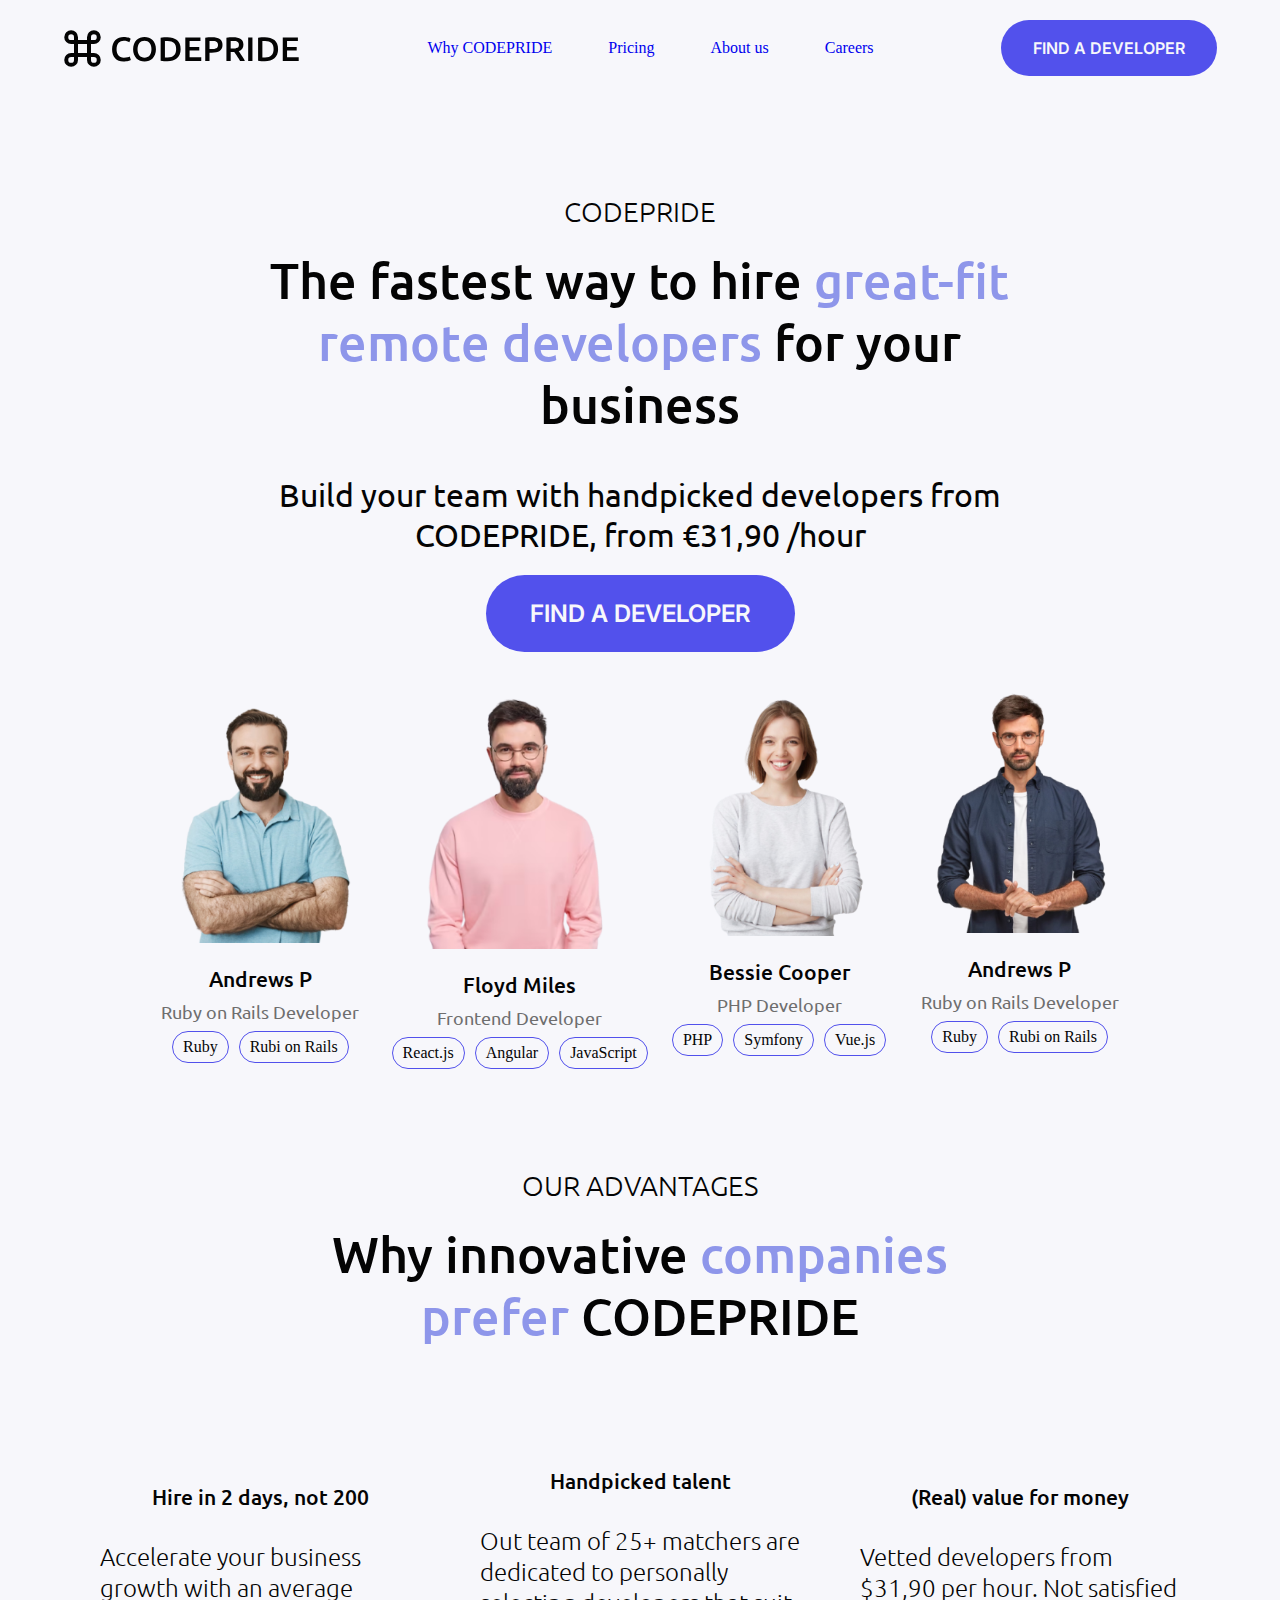
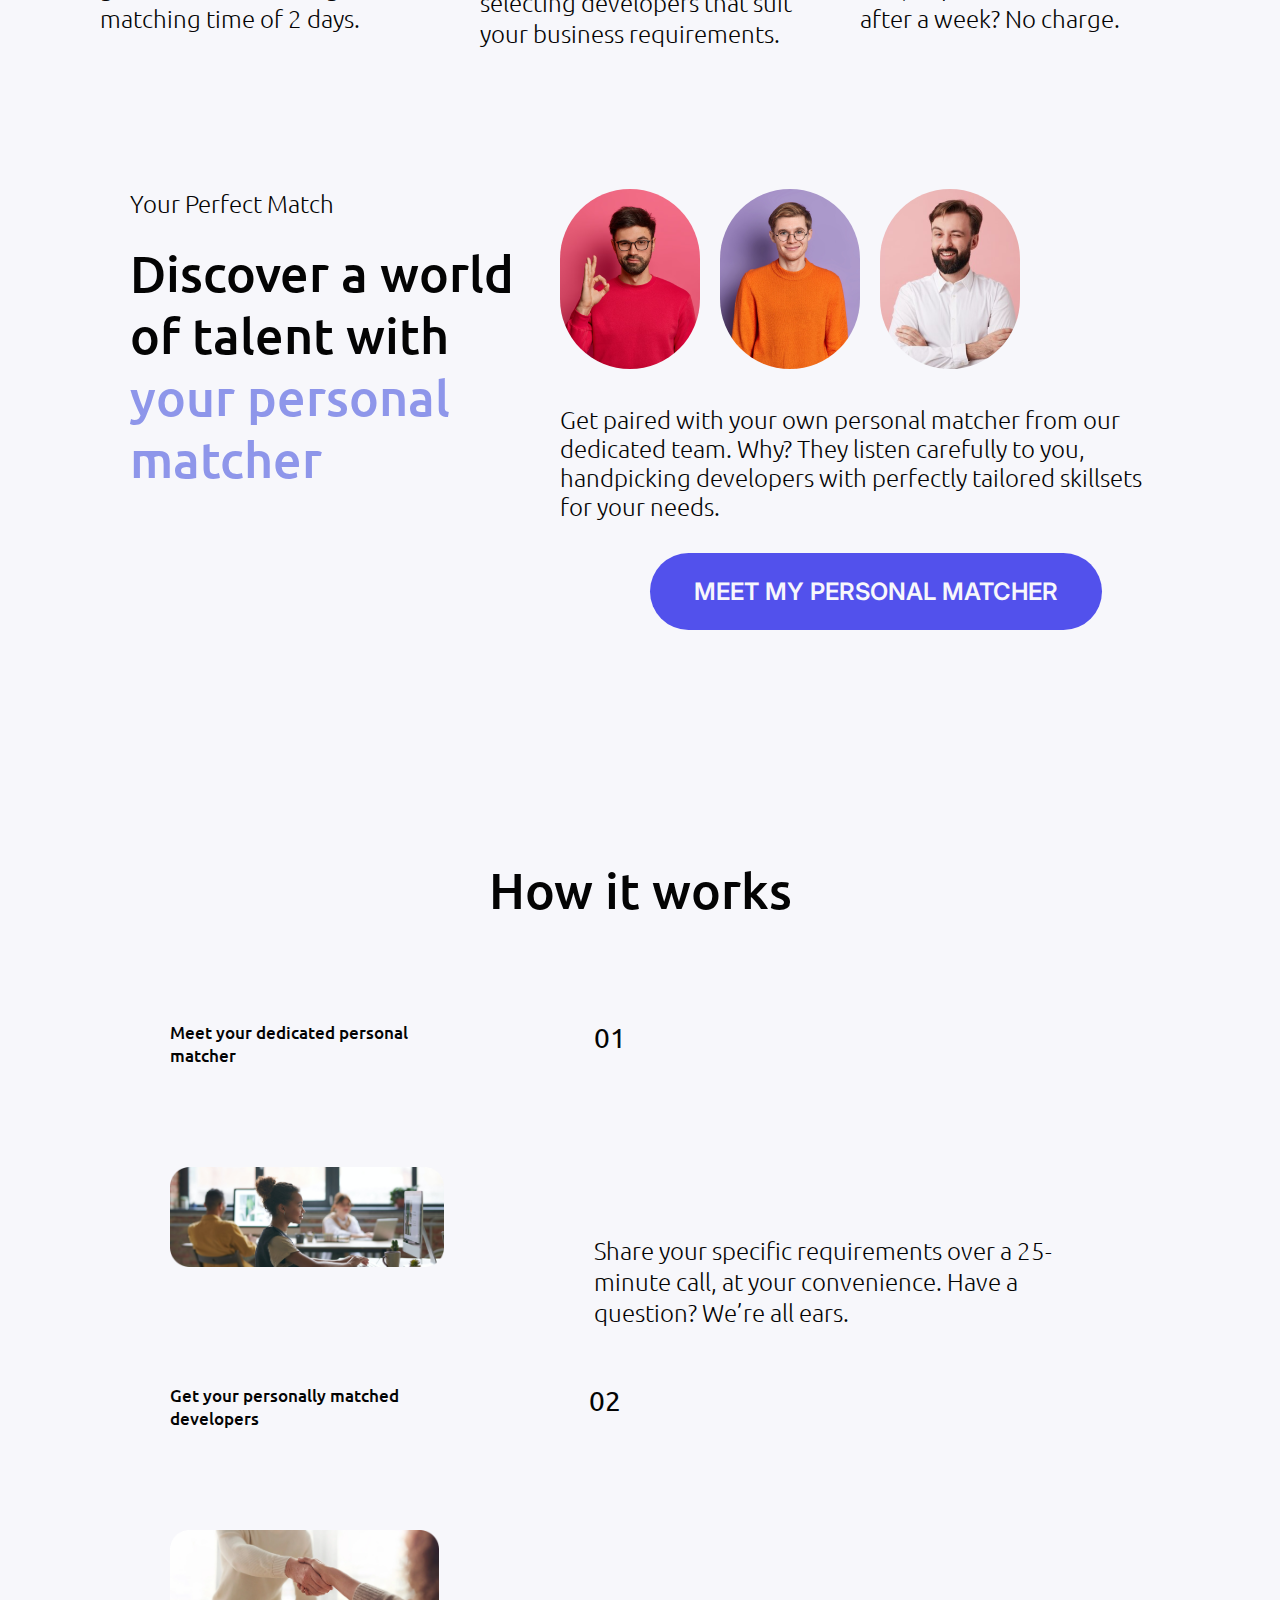
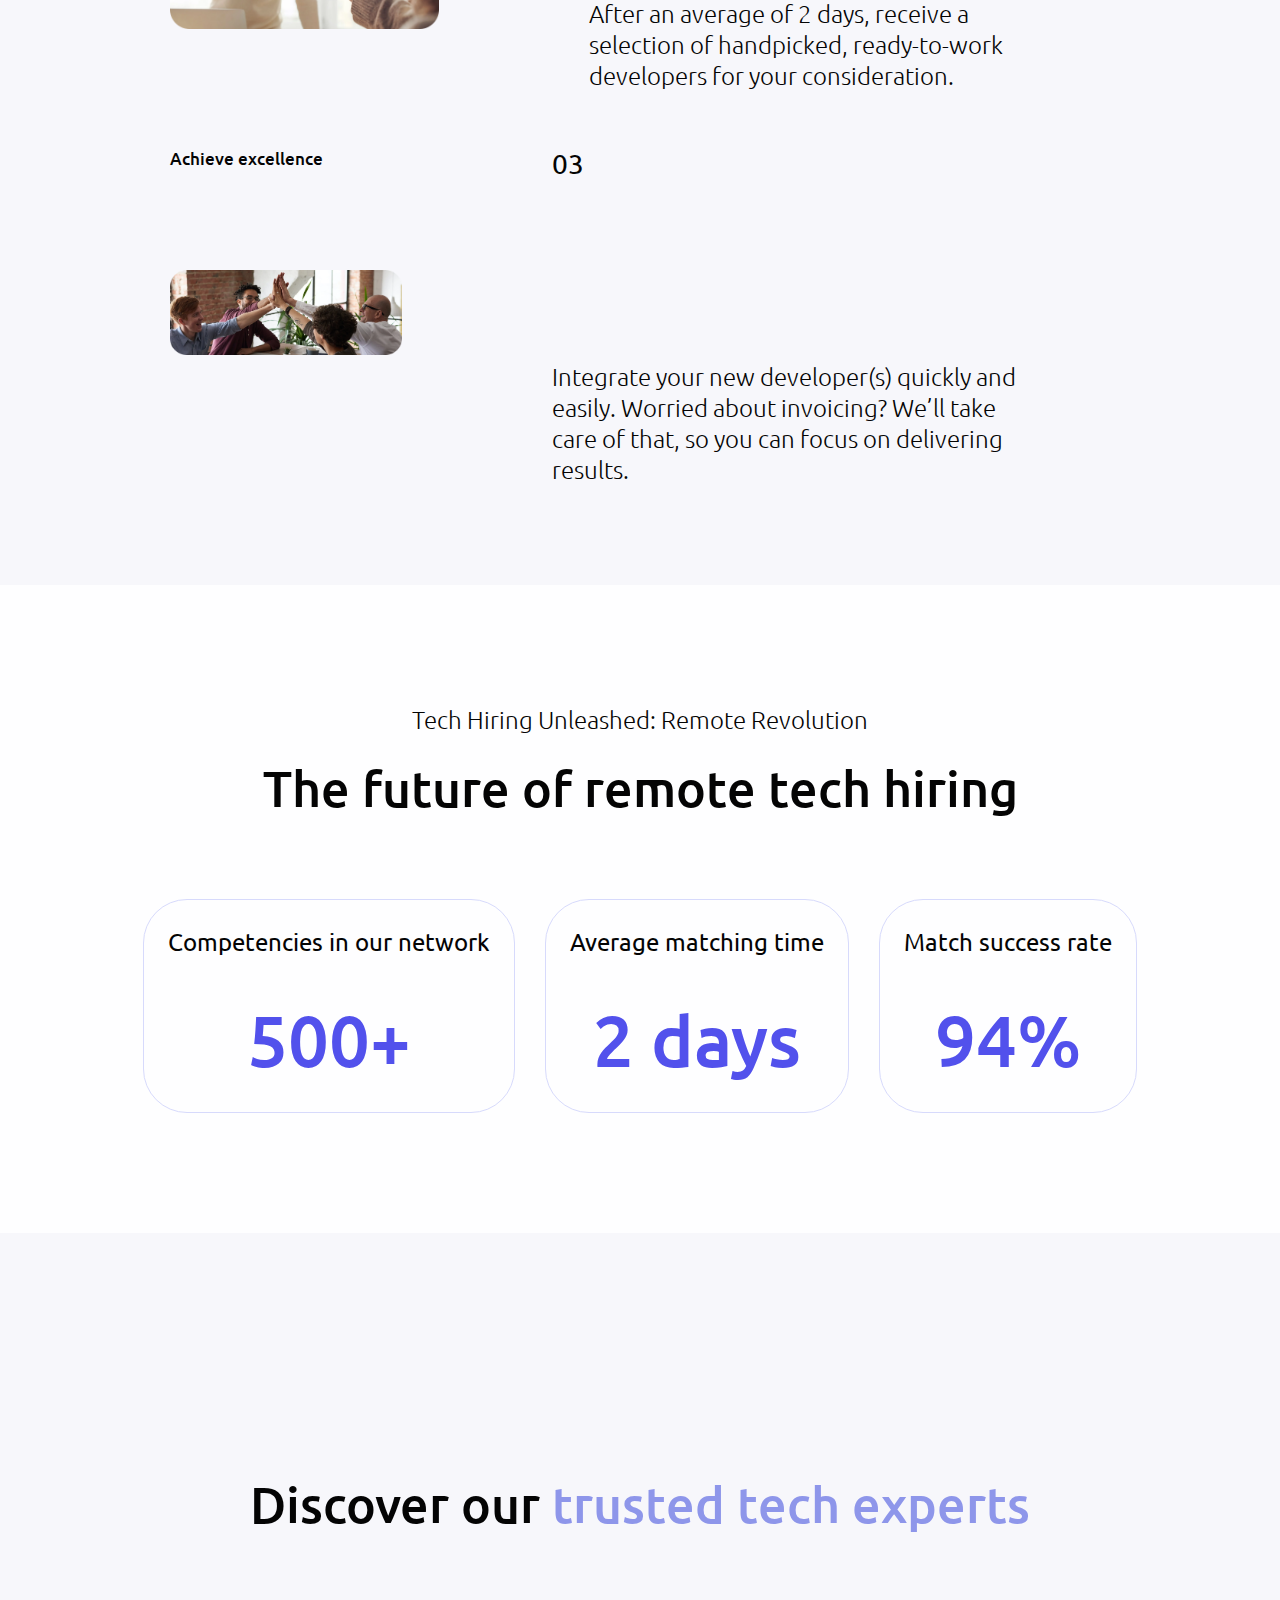
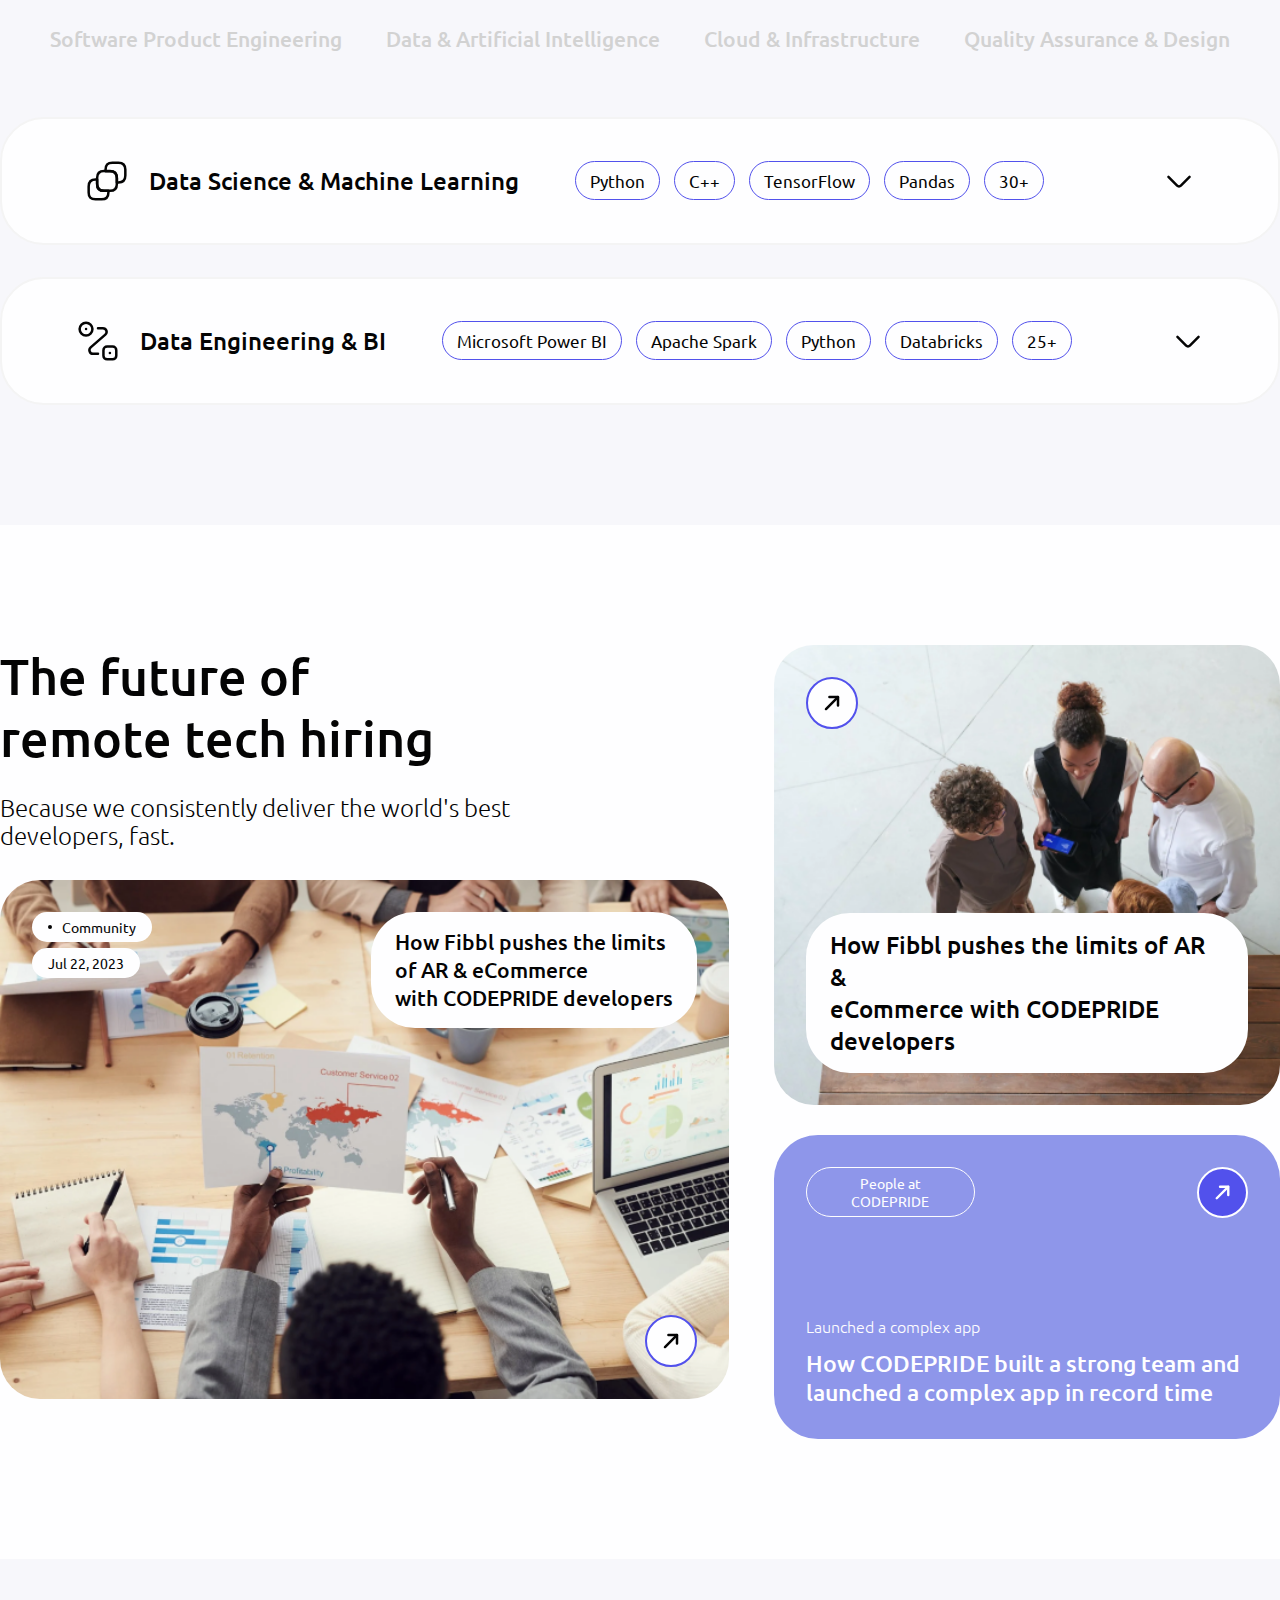
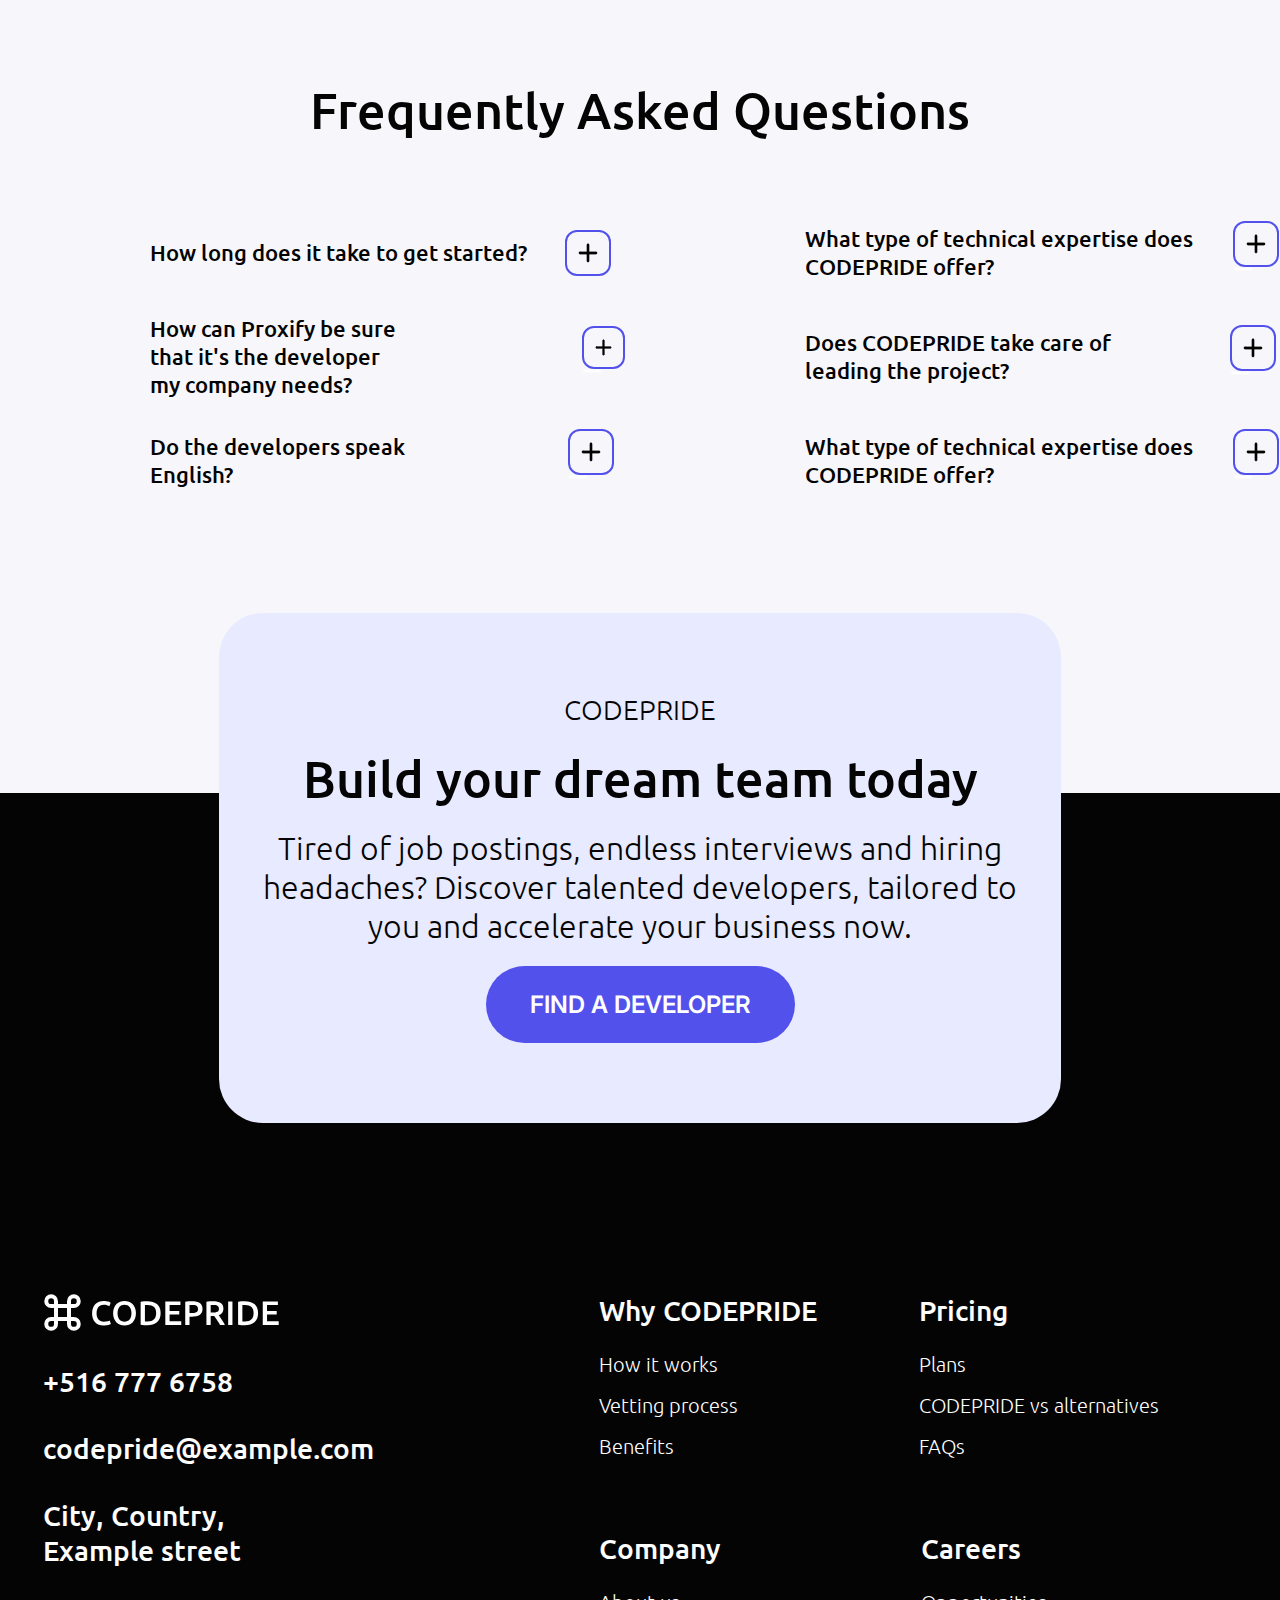
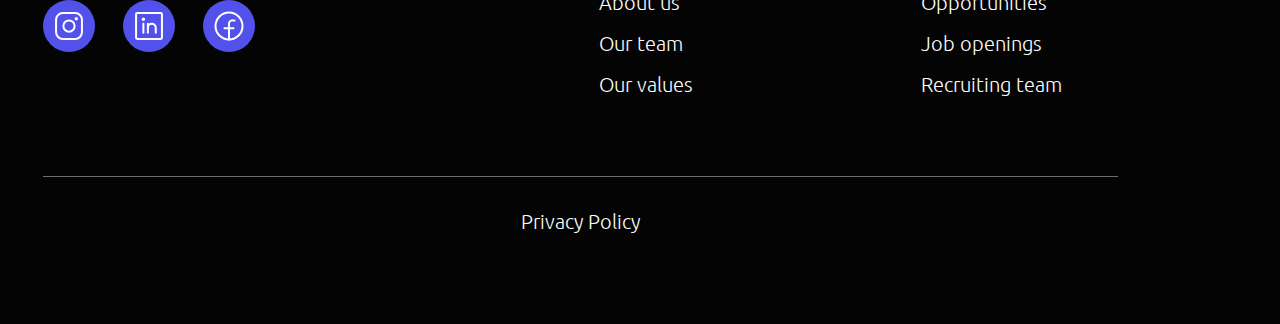
==== commit 80d3c20b: "mobile-section2-finish" ====
--- a/index.html
+++ b/index.html
@@ -30,7 +30,7 @@
         <main class="main">
             <section class="section1">
                 <p class="section1__text">CODEPRIDE</p>
-                <h2 class="title">The fastest way to hire <span class="title-text"> great-fit remote developers</span> for your business</h2>
+                <h2 class="title section1__title">The fastest way to hire <span class="title-text"> great-fit remote developers</span> for your business</h2>
                 <p class="section1__sub-title">Build your team with handpicked developers from CODEPRIDE, from €31,90 /hour</p>
                 <button class="btn section1__btn">find a developer</button>
                 <div class="section1-container">
@@ -199,8 +199,8 @@
                     <ul class="link-box">
                         <li class="link-box__item"><a href="#" class="link-box__link">Software Product Engineering</a></li>
                         <li class="link-box__item"><a href="#" class="link-box__link">Data & Artificial Intelligence</a></li>
-                        <li class="link-box__item"><a href="#" class="link-box__link">Cloud & Infrastructure</a></li>
-                        <li class="link-box__item"><a href="#" class="link-box__link">Quality Assurance & Design</a></li>
+                        <li class="link-box__item"><a href="#" class="link-box__link tablet--margin-right">Cloud & Infrastructure</a></li>
+                        <li class="link-box__item"><a href="#" class="link-box__link tablet--d-none">Quality Assurance & Design</a></li>
                     </ul>
                 </div>
                 <div class="section5-container">
@@ -279,7 +279,7 @@
                             </div>
                         </div>
                     </div>
-                    <div class="section5-container2__box">
+                    <div class="section5-container2__box tablet--margin-right">
                         <img src="./img/image 8 (3).png" alt="peaple" class="section5-container2__box-img">
                         <div class="section5-container2__box-container">
                             <h3 class="section5-container2__box-title">Devon Lane</h3>
@@ -300,7 +300,7 @@
                 </div>
                 <div class="section5-container">
                     <div class="section5-container__wrap">
-                        <div class="section5-container__wrap1">
+                        <div class="section5-container__wrap1 section5--tablet-margin-right">
                             <img src="./img/routing-2.svg" alt="routing" class="section5-container__svg">
                             <h3 class="section5-container__title">Data Engineering & BI</h3>
                         </div>
--- a/css/main.css
+++ b/css/main.css
@@ -1492,6 +1492,35 @@
     padding: 500px 31px 80px;
   }
 }
+@media screen and (max-width: 1280px) and (min-width: 834px) {
+  body .wrapper .main .section1 {
+    padding: 100px 151px;
+  }
+  body .wrapper .main .section1__title {
+    width: 80%;
+  }
+  body .wrapper .main .section2-container2__textbox-title {
+    width: 100%;
+  }
+  body .wrapper .main .section5 {
+    padding: 0px 0px;
+  }
+  body .wrapper .main .section5 .link-box__link {
+    font-size: 21px;
+  }
+  body .wrapper .main .section6-box__block2-textbox-text {
+    font-size: 21px;
+  }
+  body .wrapper .main .section6-box2__textbox-text2 {
+    font-size: 23px;
+  }
+  body .wrapper .main .section8__text {
+    width: 100%;
+  }
+  body .wrapper .footer-contentbox {
+    gap: 102px;
+  }
+}
 @media screen and (max-width: 834px) and (min-width: 376px) {
   body .wrapper .header__btn {
     display: none;
@@ -1569,4 +1598,136 @@
     font-size: 60px;
     text-align: center;
   }
+  body .wrapper .main .section5 {
+    padding: 0px;
+  }
+  body .wrapper .main .section5 .tablet--d-none {
+    display: none;
+  }
+  body .wrapper .main .section5 .tablet--margin-right {
+    margin-right: -207px;
+  }
+  body .wrapper .main .section5 .section5--tablet-margin-right {
+    margin-right: 190px;
+  }
+  body .wrapper .main .section5 .link-box {
+    padding: 10px 15px 32px 0px;
+  }
+  body .wrapper .main .section5-container__wrap {
+    -webkit-box-orient: vertical;
+    -webkit-box-direction: normal;
+        -ms-flex-direction: column;
+            flex-direction: column;
+  }
+  body .wrapper .main .section6 {
+    -ms-flex-wrap: wrap;
+        flex-wrap: wrap;
+  }
+  body .wrapper .main .section6-box1__block2-imgbox {
+    margin: 32px 700px 0px 32px;
+  }
+  body .wrapper .main .section6-container {
+    -webkit-box-orient: vertical;
+    -webkit-box-direction: reverse;
+        -ms-flex-direction: column-reverse;
+            flex-direction: column-reverse;
+  }
+  body .wrapper .main .section6-box2__content {
+    gap: 486px;
+  }
+  body .wrapper .main .section7-contain__title {
+    margin-left: 0px;
+    width: 69%;
+  }
+  body .wrapper .main .section7 .min--gap {
+    gap: 71px;
+  }
+  body .wrapper .main .section8 {
+    margin: 120px 0px;
+    padding: 80px 40px;
+  }
+  body .wrapper .main .section8__text {
+    width: 100%;
+  }
+  body .wrapper .footer-container {
+    -webkit-box-orient: vertical;
+    -webkit-box-direction: normal;
+        -ms-flex-direction: column;
+            flex-direction: column;
+    gap: 80px;
+  }
+  body .wrapper .footer-contentbox2 {
+    gap: 254px;
+  }
+}
+@media screen and (max-width: 376px) {
+  body .wrapper .header__btn {
+    display: none;
+  }
+  body .wrapper .header .burger-menu {
+    display: block;
+  }
+  body .wrapper .header .btn {
+    display: none;
+  }
+  body .wrapper .nav__list {
+    display: none;
+  }
+  body .wrapper .main .section1 {
+    padding: 100px 0px;
+  }
+  body .wrapper .main .section1__title {
+    font-size: 32px;
+  }
+  body .wrapper .main .section1__sub-title {
+    font-size: 20px;
+    width: 100%;
+  }
+  body .wrapper .main .section1-container {
+    -webkit-box-orient: vertical;
+    -webkit-box-direction: normal;
+        -ms-flex-direction: column;
+            flex-direction: column;
+  }
+  body .wrapper .main .section2__title {
+    width: 100%;
+    font-size: 32px;
+  }
+  body .wrapper .main .section2-container {
+    padding: 0px;
+    -webkit-box-orient: vertical;
+    -webkit-box-direction: normal;
+        -ms-flex-direction: column;
+            flex-direction: column;
+  }
+  body .wrapper .main .section2-box {
+    padding: 0px 16px;
+    width: 100%;
+  }
+  body .wrapper .main .section2-box__text {
+    font-size: 20px;
+  }
+  body .wrapper .main .section2-container2 {
+    padding: 120px 0px 229px 0px;
+  }
+  body .wrapper .main .section2-container2__wrapper {
+    -webkit-box-orient: vertical;
+    -webkit-box-direction: reverse;
+        -ms-flex-direction: column-reverse;
+            flex-direction: column-reverse;
+  }
+  body .wrapper .main .section2-container2__textbox-title {
+    width: 81%;
+    font-size: 32px;
+  }
+  body .wrapper .main .section2-container2__box-text {
+    width: 89%;
+  }
+  body .wrapper .main .section2-container2__box-img-content-image {
+    width: 28%;
+  }
+  body .wrapper .main .section2-container2__btn {
+    margin: 32px 0px 0px 0px;
+    font-size: 17px;
+  }
 }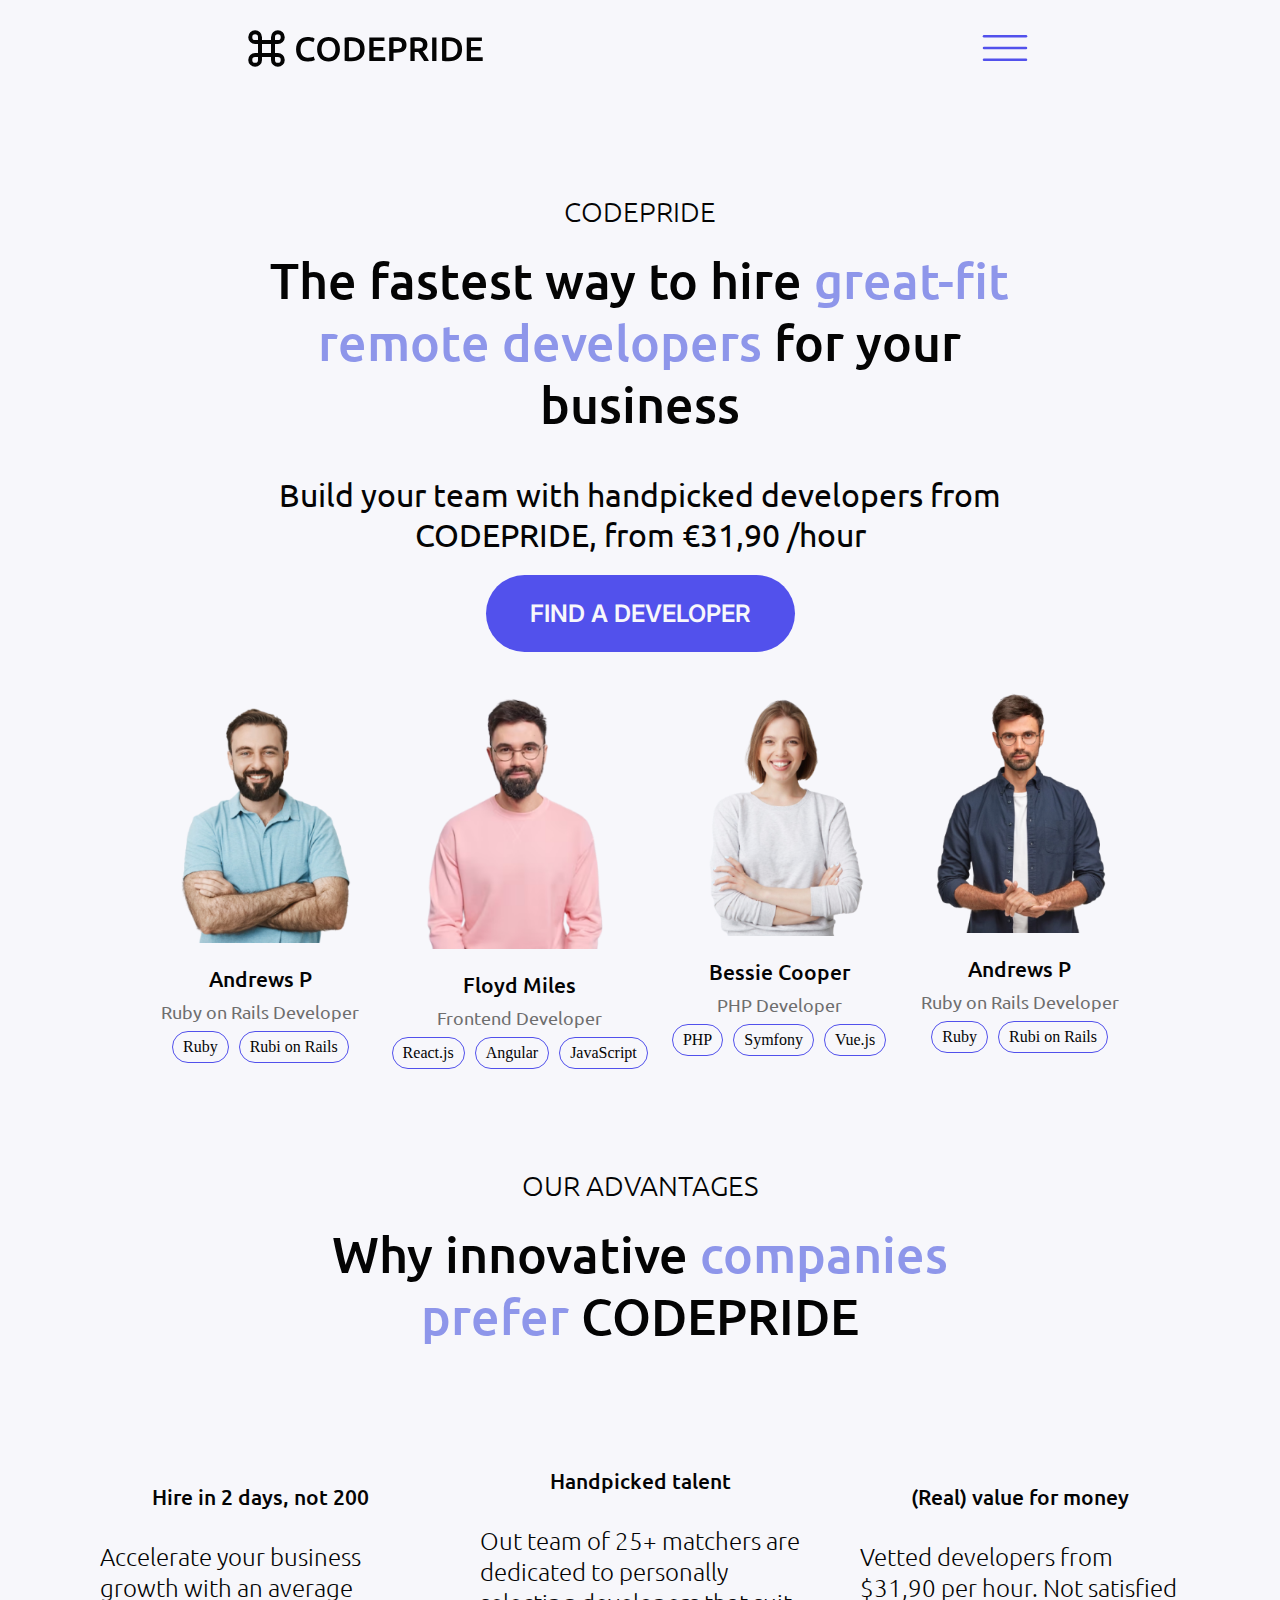
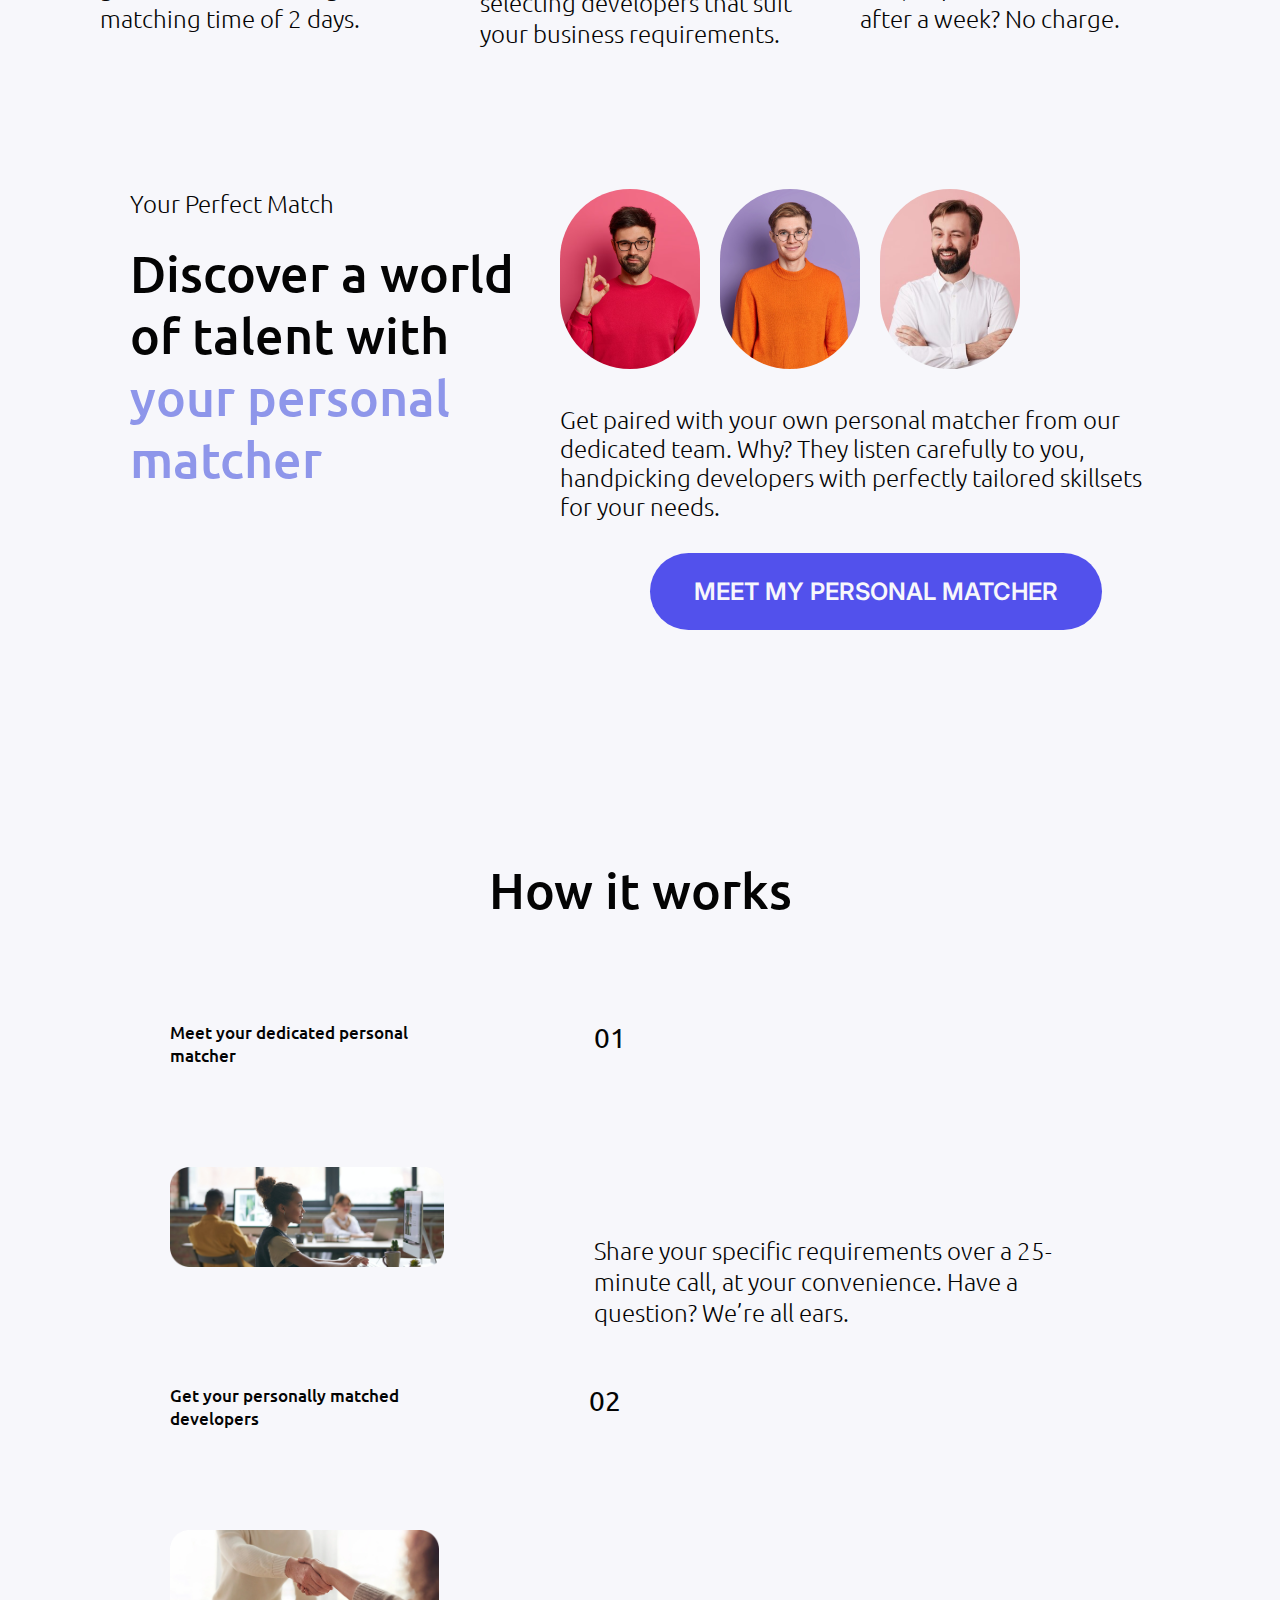
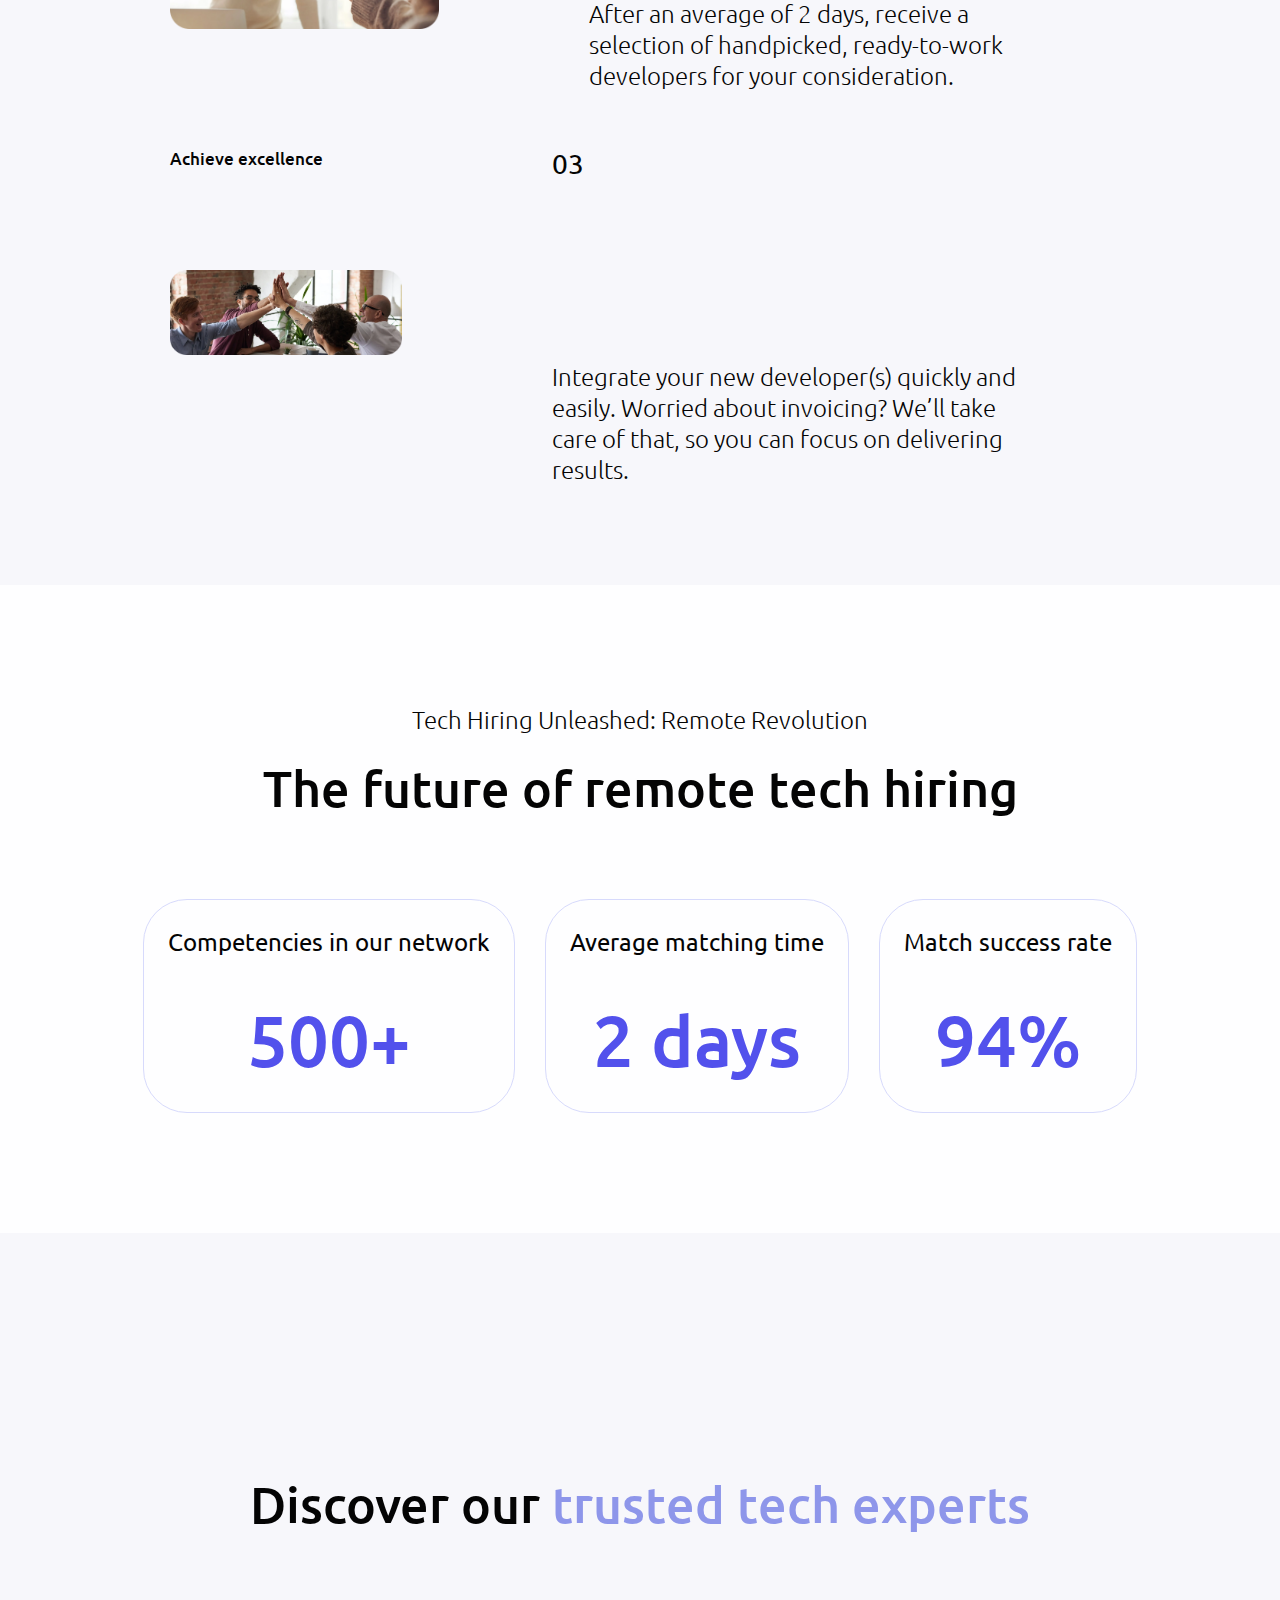
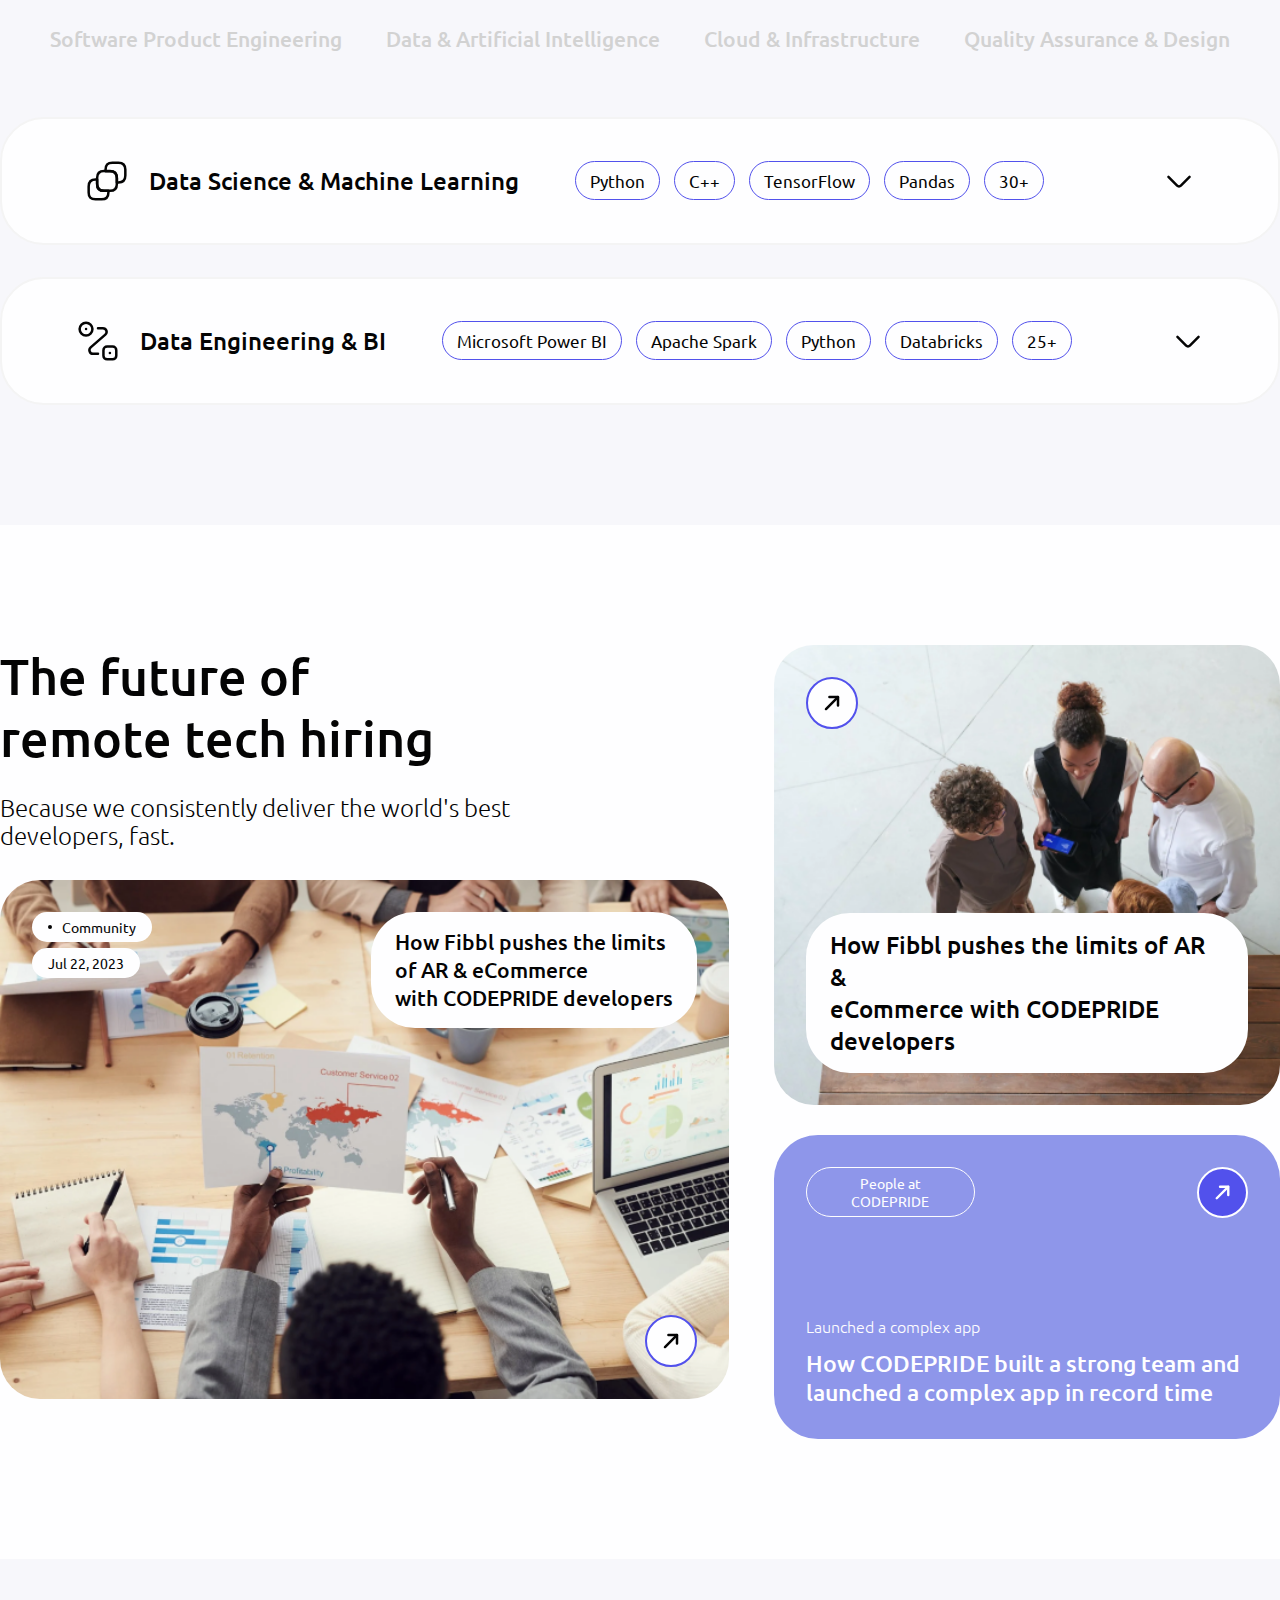
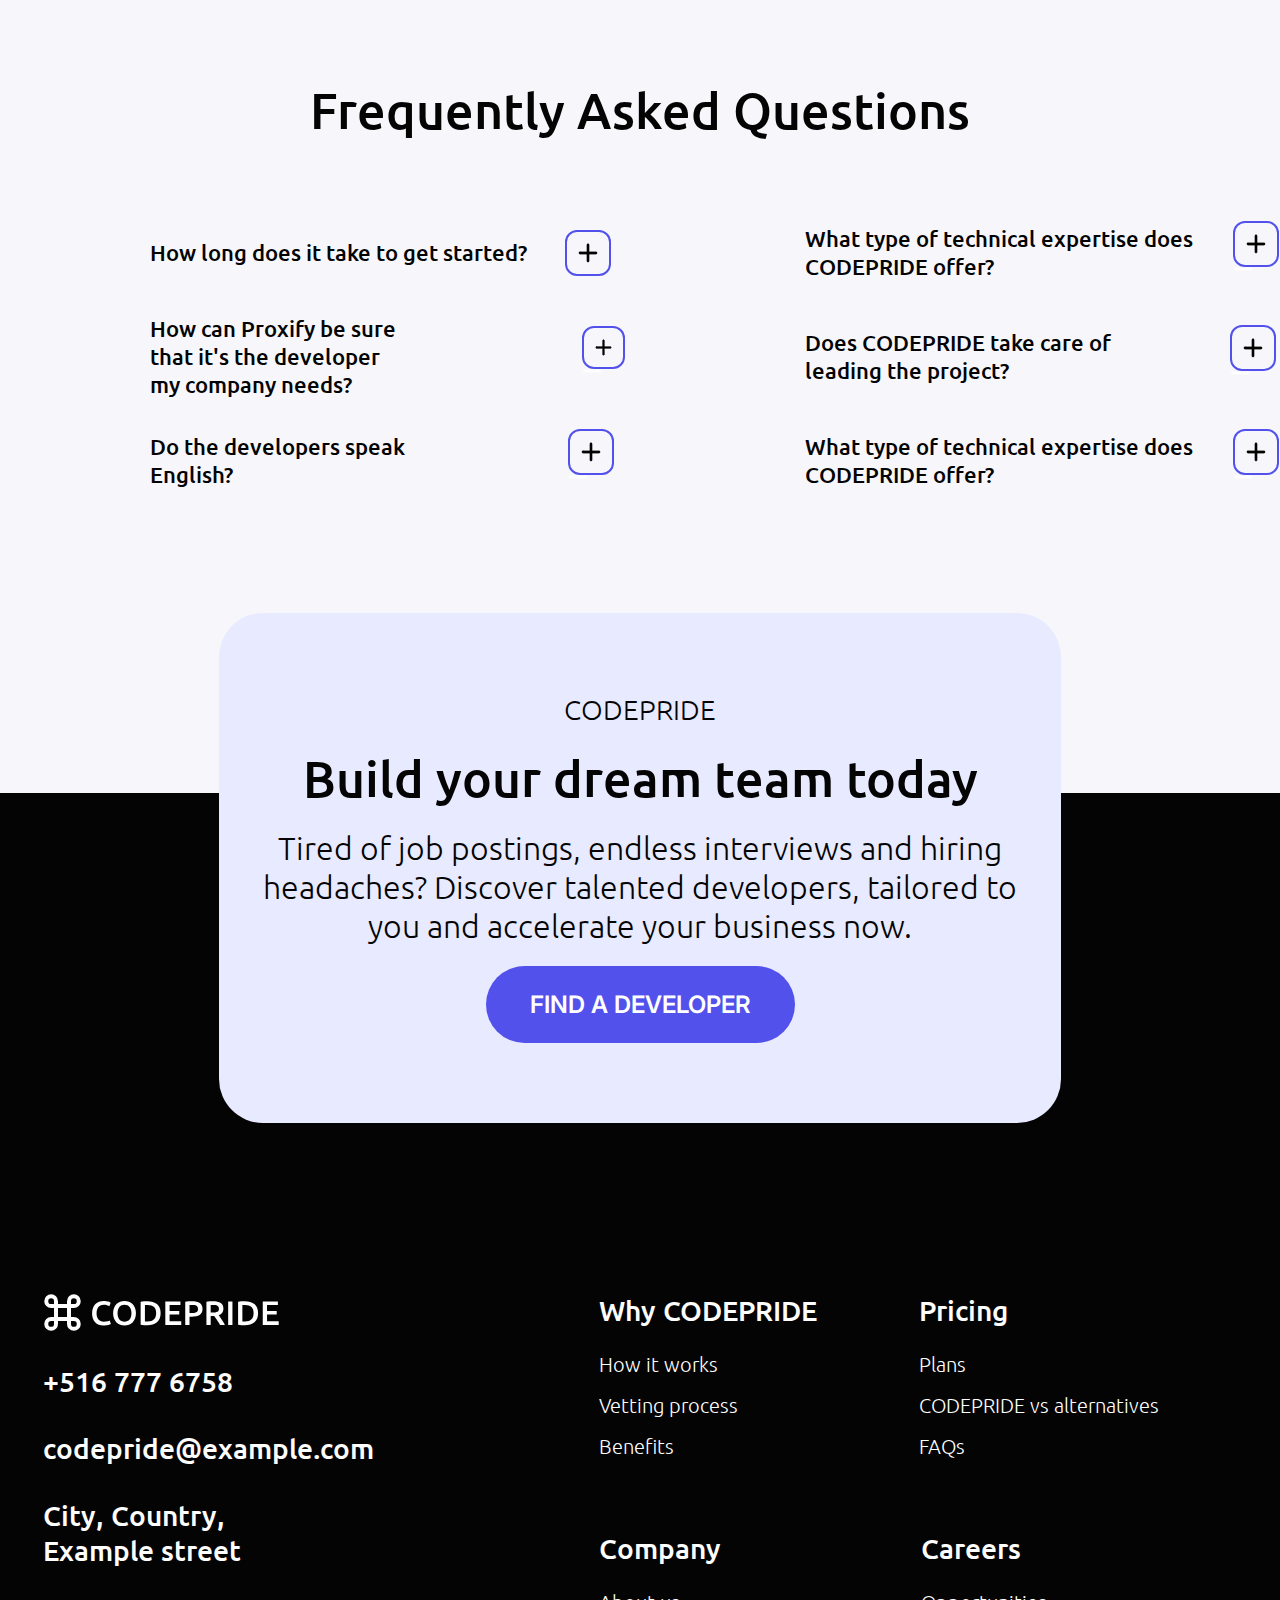
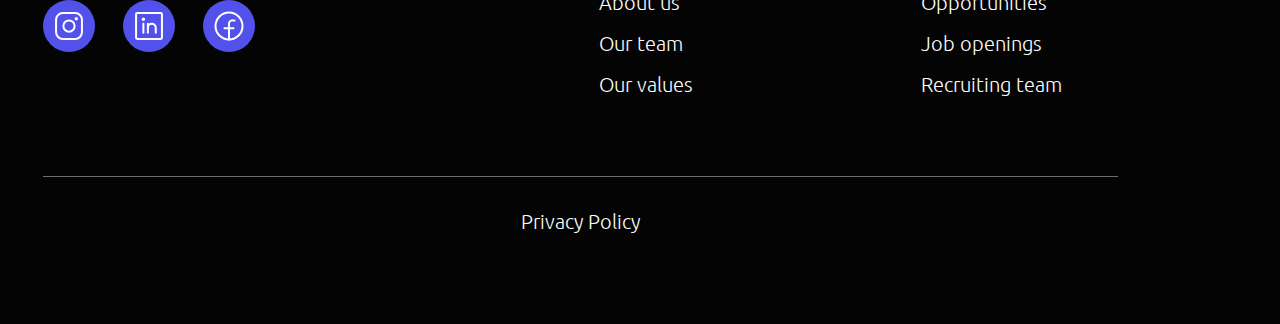
==== commit 3e38c4ab: "section2-finish" ====
--- a/index.html
+++ b/index.html
@@ -18,9 +18,9 @@
             </div>
             <nav class="nav">
                 <ul class="nav__list">
-                    <li class="nav__item"><a href="#" class="nav__link">Why CODEPRIDE</a></li>
+                    <li class="nav__item"><a href="./Why CODEPRIDE.html" class="nav__link">Why CODEPRIDE</a></li>
                     <li class="nav__item"><a href="#" class="nav__link">Pricing</a></li>
-                    <li class="nav__item"><a href="#" class="nav__link">About us</a></li>
+                    <li class="nav__item"><a href="./about us.html" class="nav__link">About us</a></li>
                     <li class="nav__item"><a href="#" class="nav__link">Careers</a></li>
                 </ul>
             </nav>
@@ -198,9 +198,9 @@
                 <div class="section5-link">
                     <ul class="link-box">
                         <li class="link-box__item"><a href="#" class="link-box__link">Software Product Engineering</a></li>
-                        <li class="link-box__item"><a href="#" class="link-box__link">Data & Artificial Intelligence</a></li>
-                        <li class="link-box__item"><a href="#" class="link-box__link tablet--margin-right">Cloud & Infrastructure</a></li>
-                        <li class="link-box__item"><a href="#" class="link-box__link tablet--d-none">Quality Assurance & Design</a></li>
+                        <li class="link-box__item"><a href="#" class="link-box__link mobile--margin-right">Data & Artificial Intelligence</a></li>
+                        <li class="link-box__item"><a href="#" class="link-box__link tablet--margin-right mobile--d-none">Cloud & Infrastructure</a></li>
+                        <li class="link-box__item"><a href="#" class="link-box__link tablet--d-none mobile--d-none">Quality Assurance & Design</a></li>
                     </ul>
                 </div>
                 <div class="section5-container">
--- a/css/main.css
+++ b/css/main.css
@@ -126,13 +126,14 @@
 body .wrapper .header .burger-menu {
   display: none;
 }
-body .wrapper .nav__list {
+body .wrapper .header .nav__list {
   display: -webkit-box;
   display: -ms-flexbox;
   display: flex;
   gap: 56px;
 }
-body .wrapper .nav__list__item__link {
+body .wrapper .header .nav__list__item__link {
+  color: #040404;
   font-family: "Ubuntu", sans-serif;
   font-size: 24px;
   font-weight: 400;
@@ -1493,6 +1494,18 @@
   }
 }
 @media screen and (max-width: 1280px) and (min-width: 834px) {
+  body .wrapper .header__btn {
+    display: none;
+  }
+  body .wrapper .header .burger-menu {
+    display: block;
+  }
+  body .wrapper .header .btn {
+    display: none;
+  }
+  body .wrapper .nav {
+    display: none;
+  }
   body .wrapper .main .section1 {
     padding: 100px 151px;
   }
@@ -1531,7 +1544,7 @@
   body .wrapper .header .btn {
     display: none;
   }
-  body .wrapper .nav__list {
+  body .wrapper .nav {
     display: none;
   }
   body .wrapper .main .section1 {
@@ -1730,4 +1743,193 @@
     margin: 32px 0px 0px 0px;
     font-size: 17px;
   }
+  body .wrapper .main .section3__title {
+    font-size: 32px;
+  }
+  body .wrapper .main .section3-wrapper {
+    padding: 100px 0px;
+  }
+  body .wrapper .main .section3-container {
+    -webkit-box-orient: vertical;
+    -webkit-box-direction: normal;
+        -ms-flex-direction: column;
+            flex-direction: column;
+  }
+  body .wrapper .main .section3-box__title {
+    font-size: 19px;
+  }
+  body .wrapper .main .section3-box2__text {
+    width: 95%;
+  }
+  body .wrapper .main .section4__text {
+    font-size: 26px;
+  }
+  body .wrapper .main .section4__title {
+    font-size: 32px;
+  }
+  body .wrapper .main .section4-container {
+    -webkit-box-orient: vertical;
+    -webkit-box-direction: normal;
+        -ms-flex-direction: column;
+            flex-direction: column;
+  }
+  body .wrapper .main .section5 {
+    padding: 0px;
+  }
+  body .wrapper .main .section5 .mobile--d-none {
+    display: none;
+  }
+  body .wrapper .main .section5 .mobile--margin-right {
+    margin-right: -300px;
+  }
+  body .wrapper .main .section5-link {
+    -webkit-box-align: start;
+        -ms-flex-align: start;
+            align-items: flex-start;
+  }
+  body .wrapper .main .section5 .link-box__item {
+    padding: 10px 0px 32px 10px;
+  }
+  body .wrapper .main .section5 .link-box__link {
+    font-size: 17px;
+  }
+  body .wrapper .main .section5-container {
+    padding: 40px 0px;
+    gap: 0px;
+    -webkit-box-align: start;
+        -ms-flex-align: start;
+            align-items: flex-start;
+  }
+  body .wrapper .main .section5-container__wrap {
+    -webkit-box-orient: vertical;
+    -webkit-box-direction: normal;
+        -ms-flex-direction: column;
+            flex-direction: column;
+    -ms-flex-wrap: nowrap;
+        flex-wrap: nowrap;
+  }
+  body .wrapper .main .section5-container__title {
+    font-size: 16px;
+  }
+  body .wrapper .main .section5-container__wrap2 {
+    display: -webkit-box;
+    display: -ms-flexbox;
+    display: flex;
+    -webkit-box-pack: center;
+        -ms-flex-pack: center;
+            justify-content: center;
+    -webkit-box-align: end;
+        -ms-flex-align: end;
+            align-items: flex-end;
+    -ms-flex-line-pack: end;
+        align-content: flex-end;
+    gap: 8px;
+    -ms-flex-item-align: stretch;
+        align-self: stretch;
+    -ms-flex-wrap: wrap;
+        flex-wrap: wrap;
+  }
+  body .wrapper .main .section5-container__box-text {
+    font-size: 16px;
+  }
+  body .wrapper .main .section6 {
+    -webkit-box-orient: vertical;
+    -webkit-box-direction: normal;
+        -ms-flex-direction: column;
+            flex-direction: column;
+  }
+  body .wrapper .main .section6-textbox__title {
+    width: 70%;
+    font-size: 32px;
+  }
+  body .wrapper .main .section6-textbox__text {
+    width: 80%;
+  }
+  body .wrapper .main .section6-box {
+    gap: 0px;
+  }
+  body .wrapper .main .section6-box__block1 {
+    margin: 32px 0px 393px 10px;
+  }
+  body .wrapper .main .section6-box__block2 {
+    -webkit-box-orient: vertical;
+    -webkit-box-direction: reverse;
+        -ms-flex-direction: column-reverse;
+            flex-direction: column-reverse;
+  }
+  body .wrapper .main .section6-box__block2-textbox {
+    width: 196%;
+  }
+  body .wrapper .main .section6-container {
+    -webkit-box-orient: vertical;
+    -webkit-box-direction: reverse;
+        -ms-flex-direction: column-reverse;
+            flex-direction: column-reverse;
+  }
+  body .wrapper .main .section6-box1__block2-textbox {
+    margin: 8px;
+  }
+  body .wrapper .main .section6-box1__block2-textbox-text {
+    width: 90%;
+  }
+  body .wrapper .main .section7-wrap {
+    -webkit-box-orient: vertical;
+    -webkit-box-direction: normal;
+        -ms-flex-direction: column;
+            flex-direction: column;
+  }
+  body .wrapper .main .section7-container {
+    -webkit-box-orient: vertical;
+    -webkit-box-direction: normal;
+        -ms-flex-direction: column;
+            flex-direction: column;
+  }
+  body .wrapper .main .section7-contain__title {
+    margin-left: 0px;
+    width: 90%;
+  }
+  body .wrapper .main .section7-box {
+    width: 100%;
+  }
+  body .wrapper .main .section7 .min--gap {
+    gap: 0px;
+  }
+  body .wrapper .main .section7 .more--gap2 {
+    gap: 100px;
+  }
+  body .wrapper .main .section8 {
+    margin: 120px 0px;
+    padding: 80px 0px;
+  }
+  body .wrapper .main .section8__title {
+    font-size: 32px;
+  }
+  body .wrapper .main .section8__text {
+    font-size: 25px;
+    width: 100%;
+  }
+  body .wrapper .footer {
+    padding: 500px 0px 80px;
+  }
+  body .wrapper .footer-container {
+    -webkit-box-orient: vertical;
+    -webkit-box-direction: normal;
+        -ms-flex-direction: column;
+            flex-direction: column;
+    gap: 50px;
+  }
+  body .wrapper .footer-contentbox {
+    -webkit-box-orient: vertical;
+    -webkit-box-direction: normal;
+        -ms-flex-direction: column;
+            flex-direction: column;
+    gap: 50px;
+  }
+  body .wrapper .footer-contentbox2 {
+    -webkit-box-orient: vertical;
+    -webkit-box-direction: normal;
+        -ms-flex-direction: column;
+            flex-direction: column;
+    gap: 50px;
+  }
 }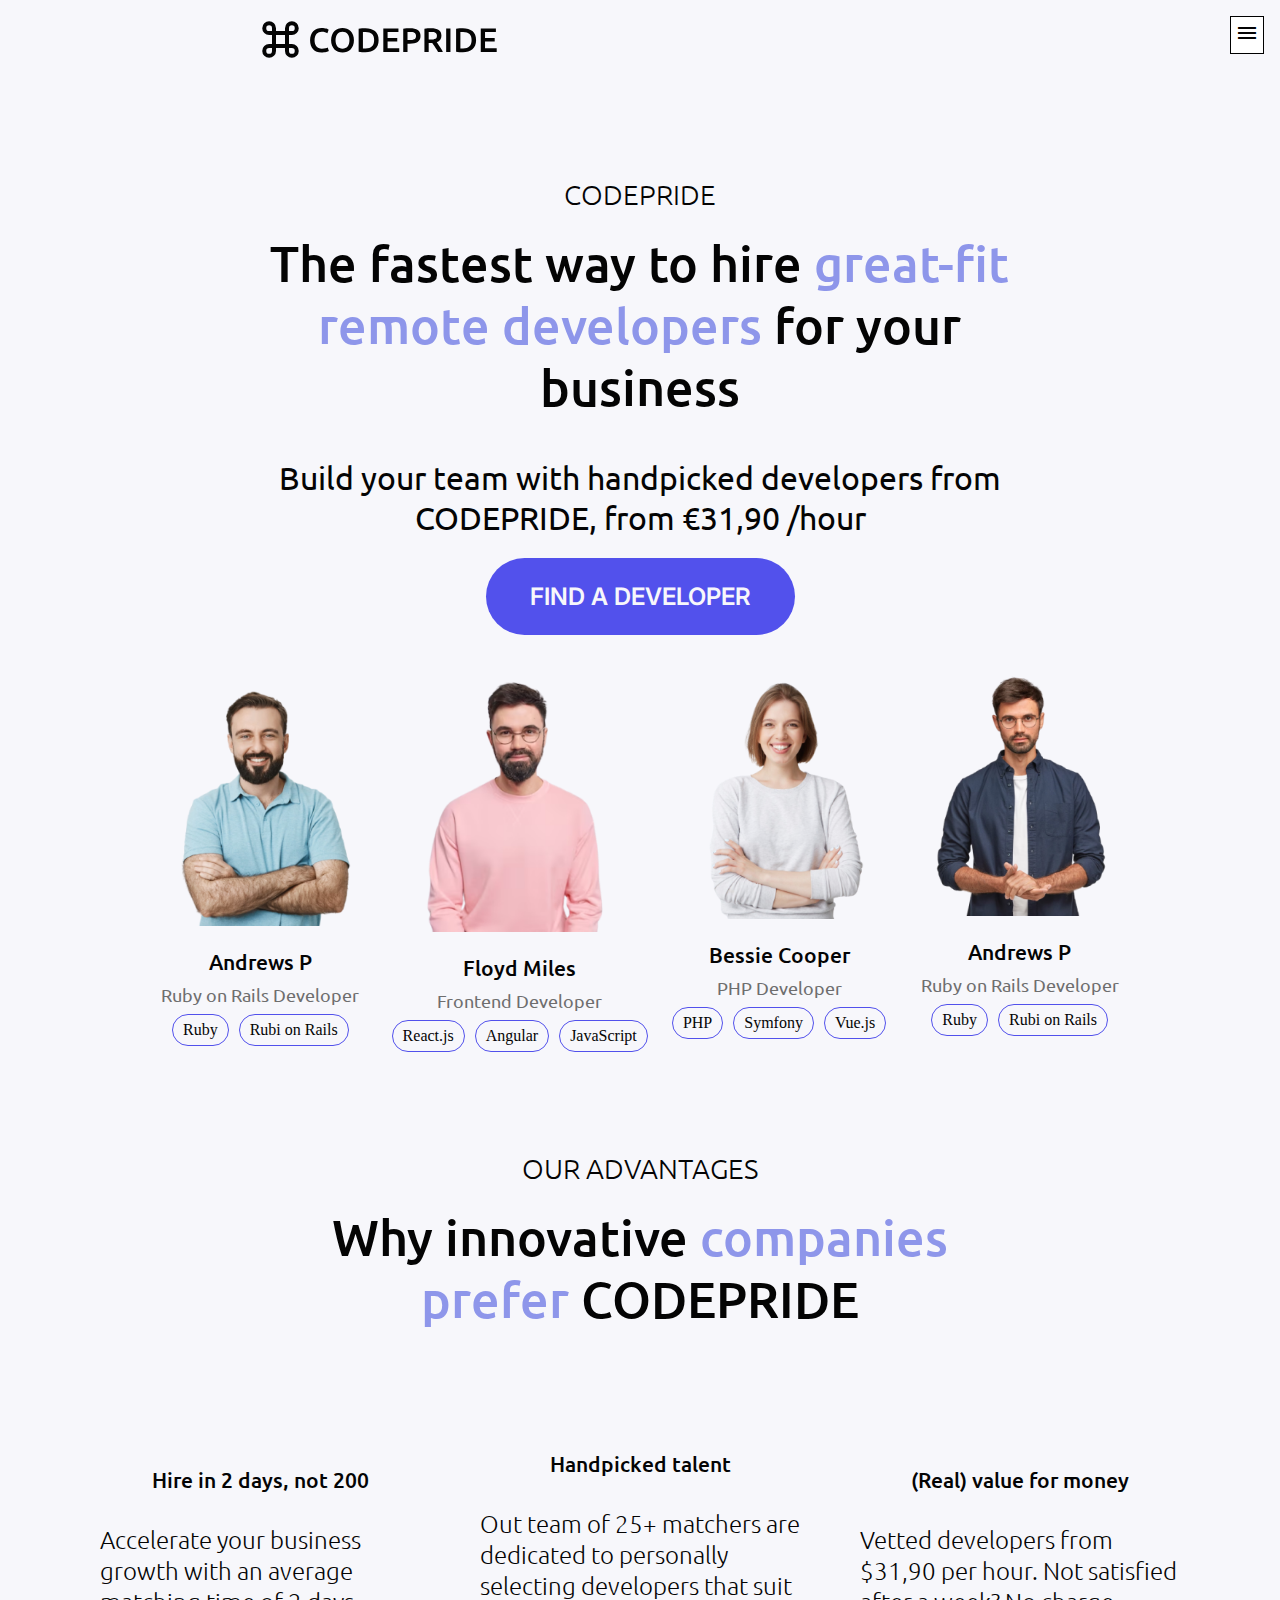
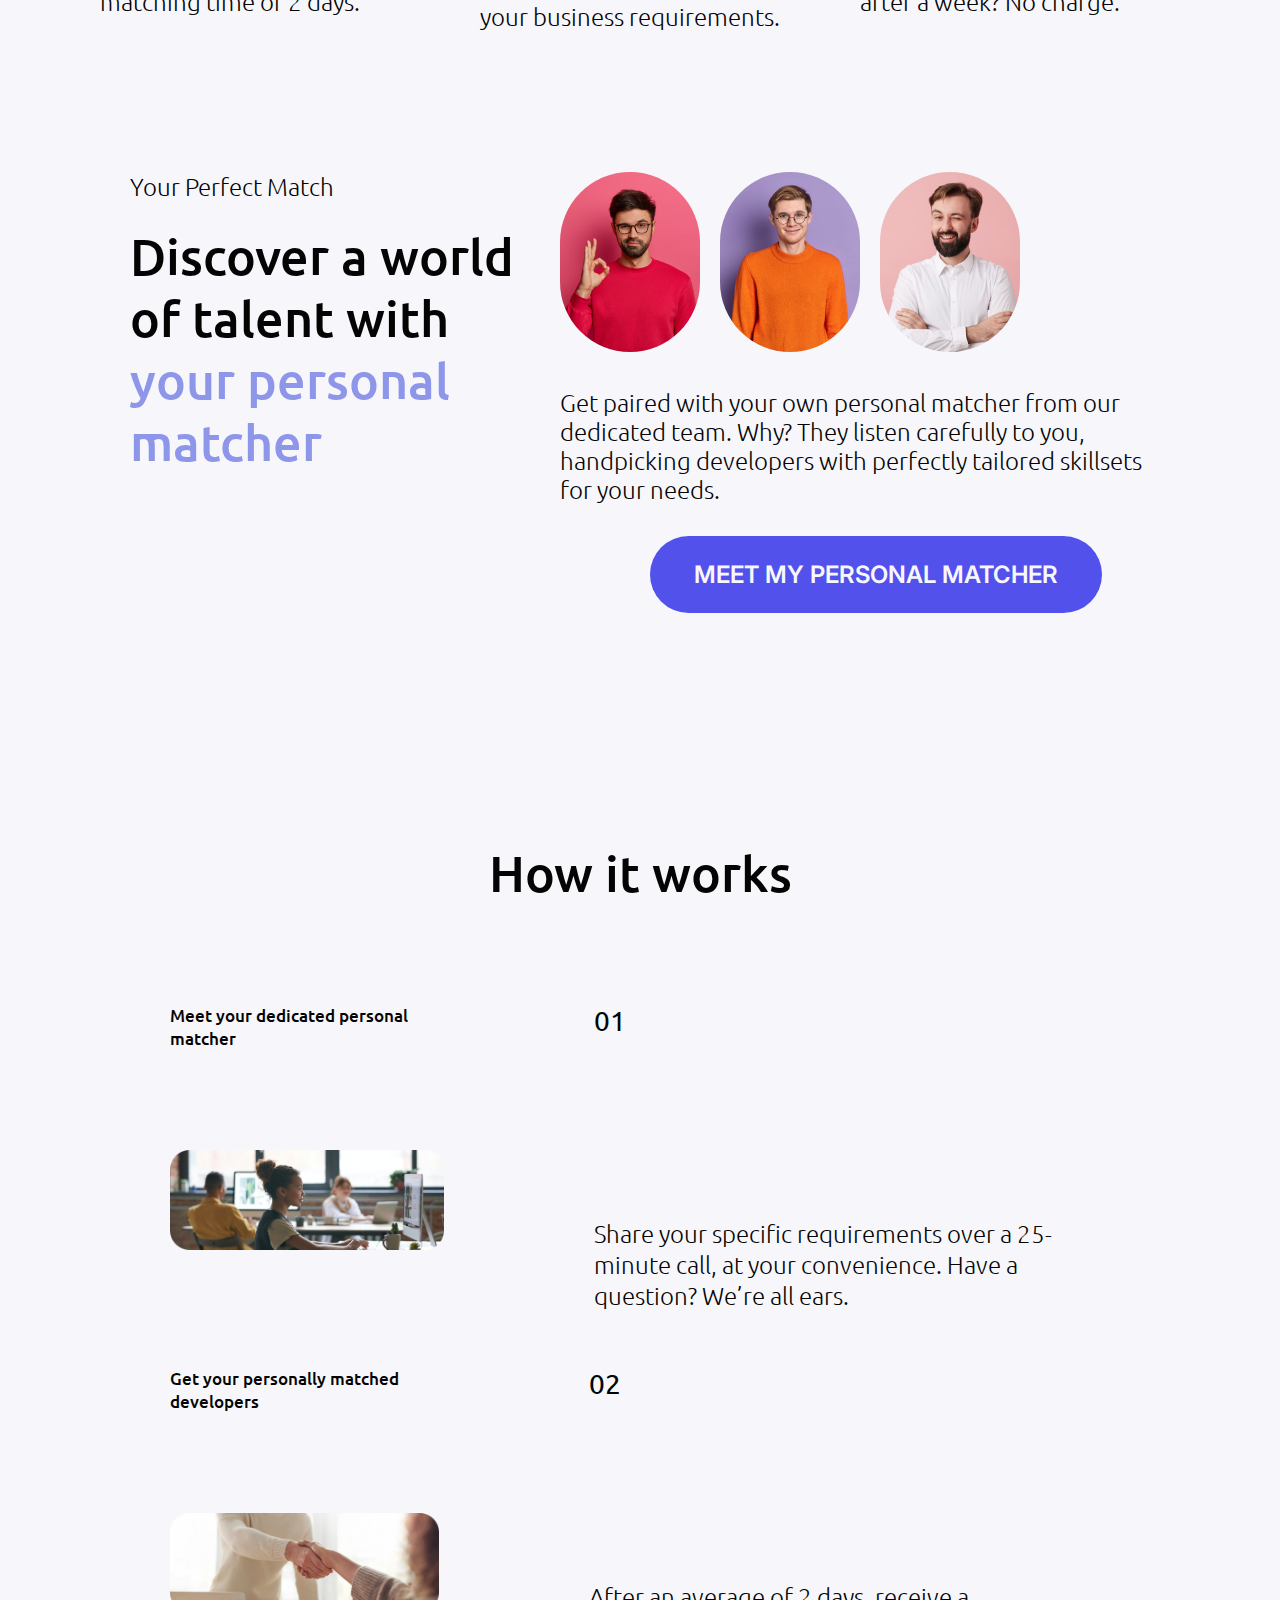
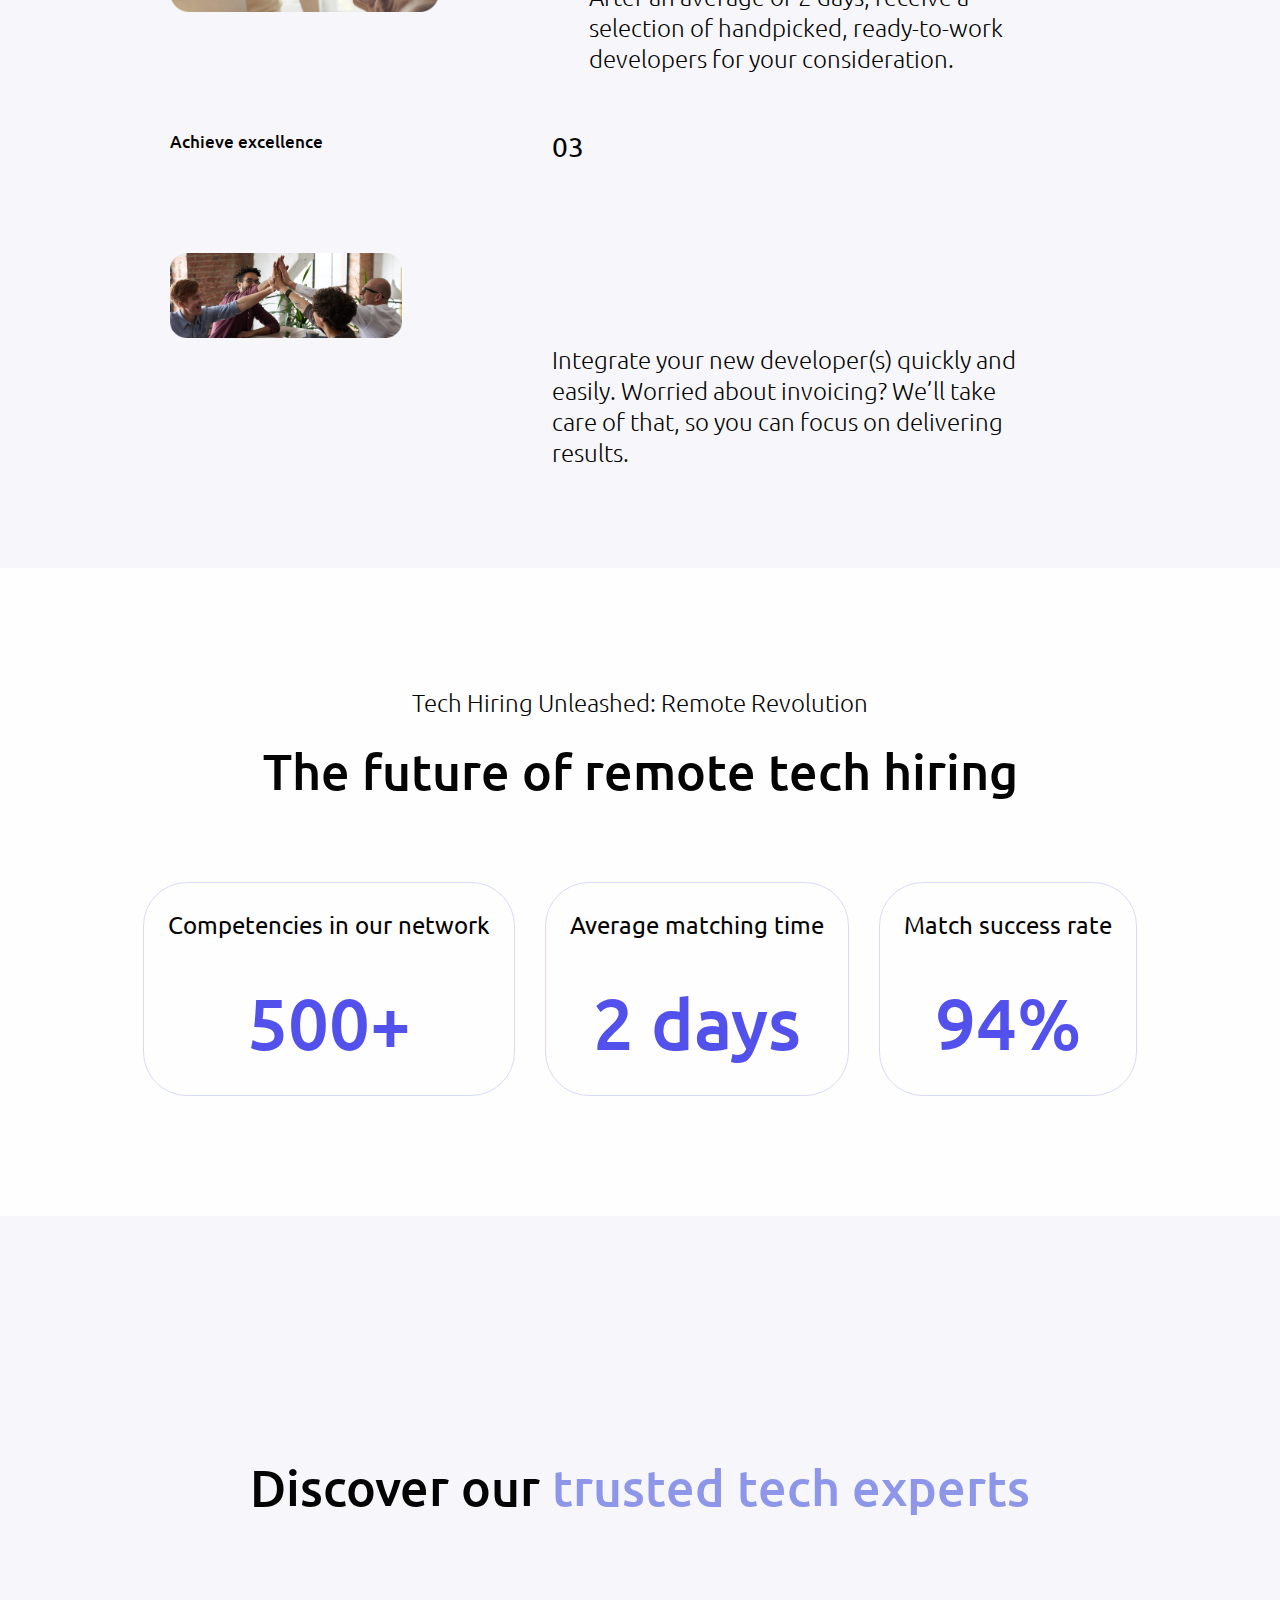
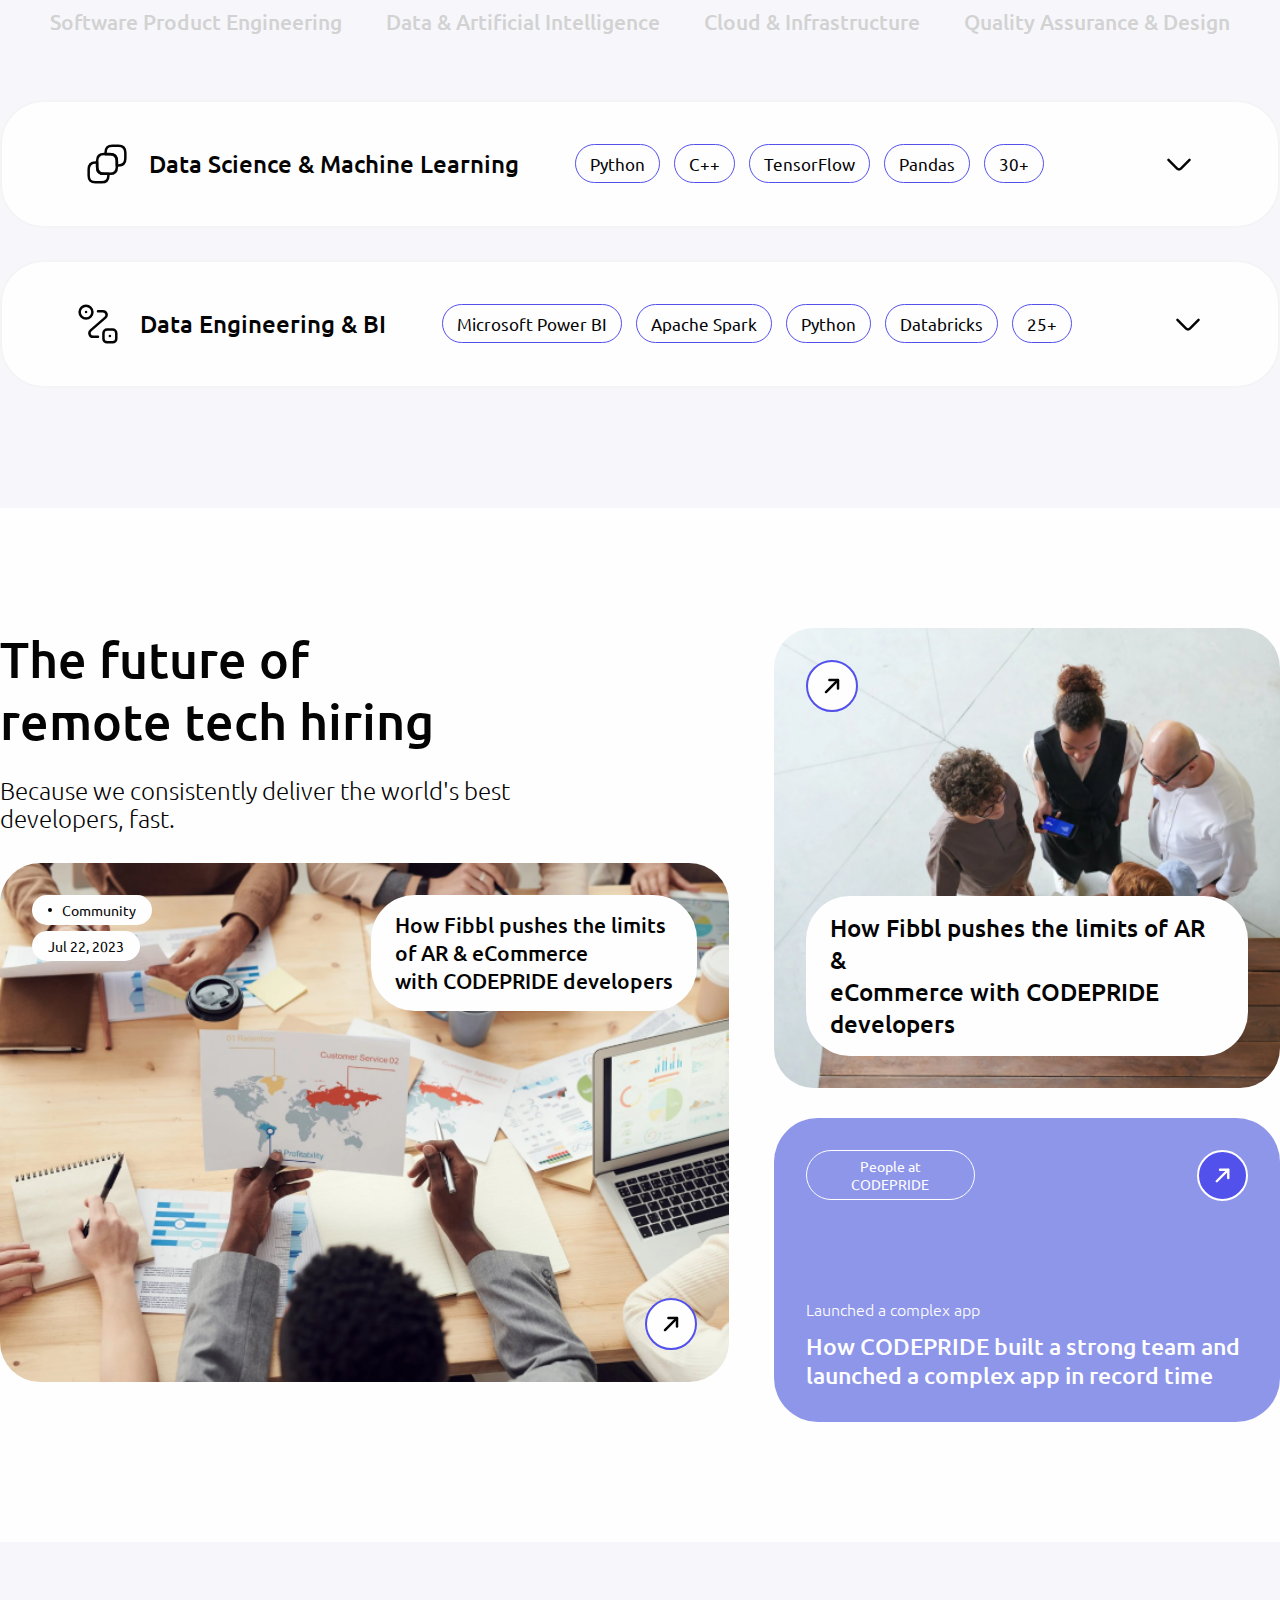
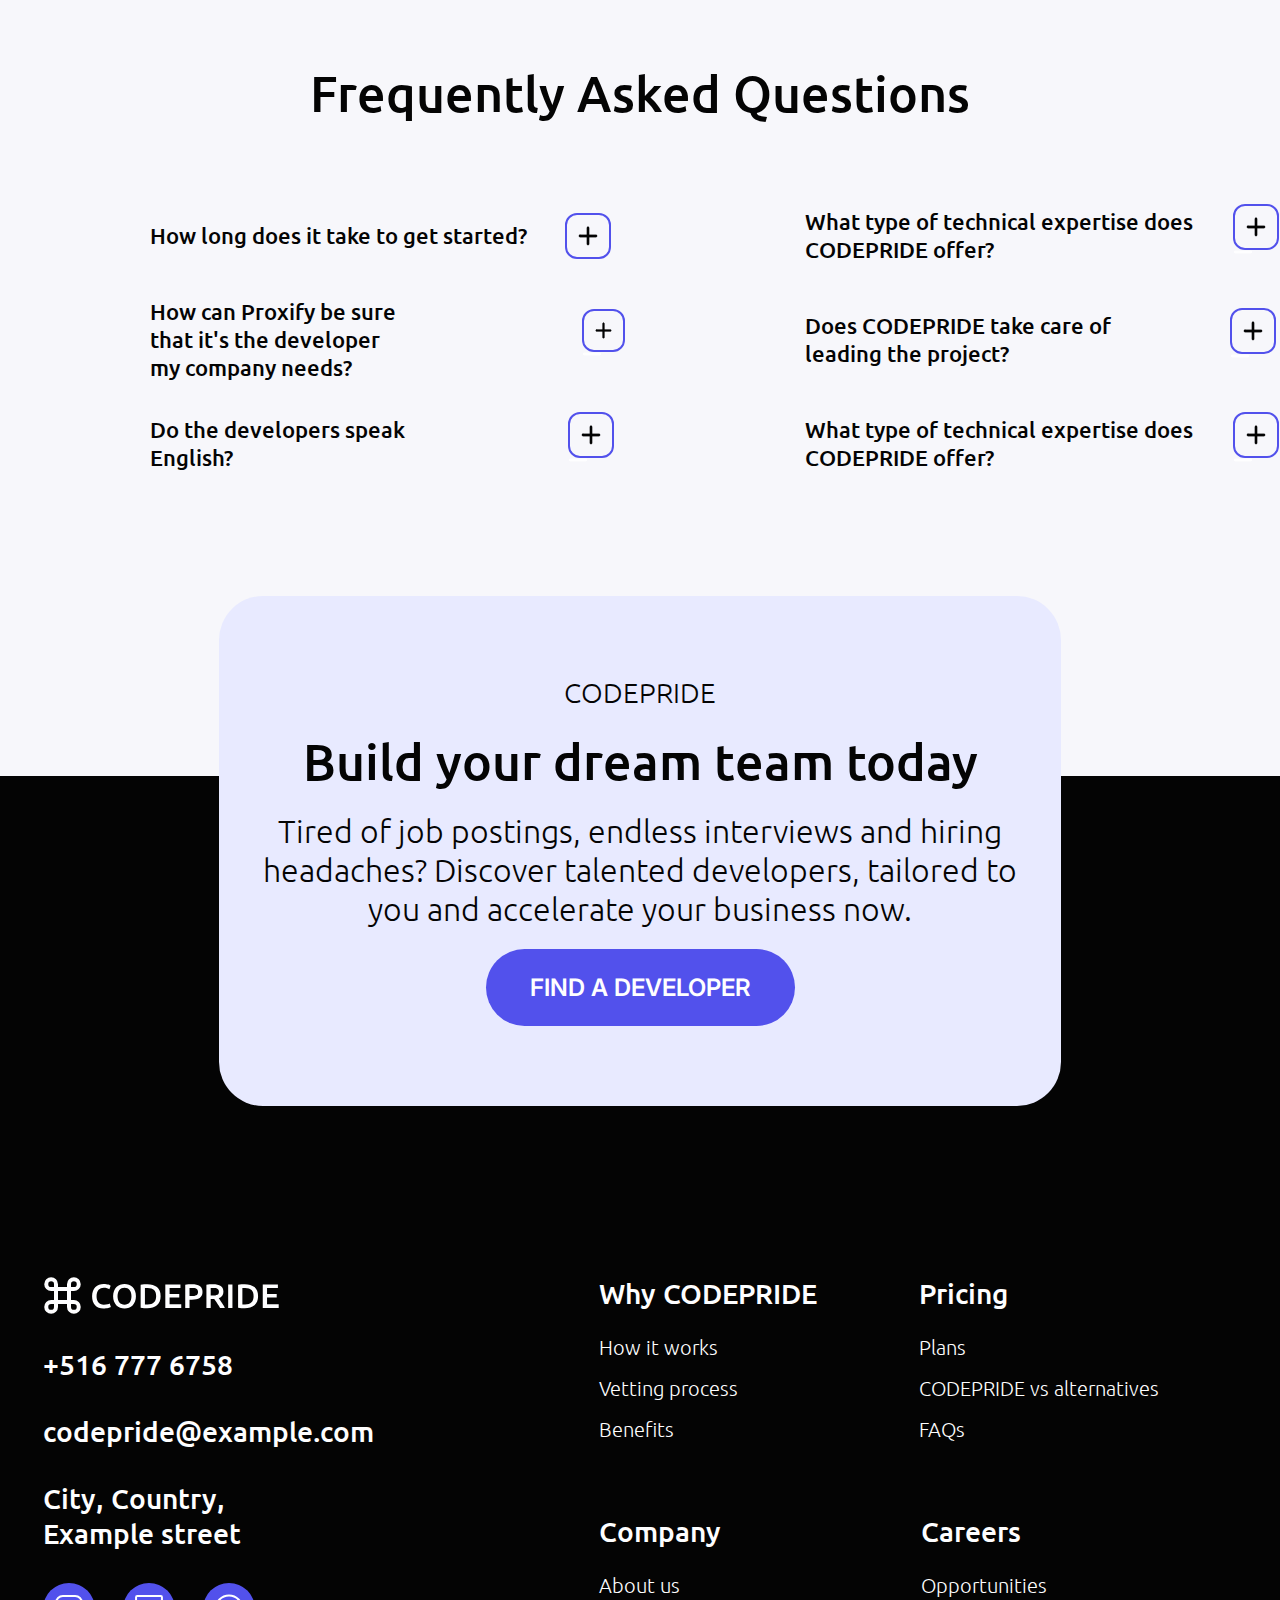
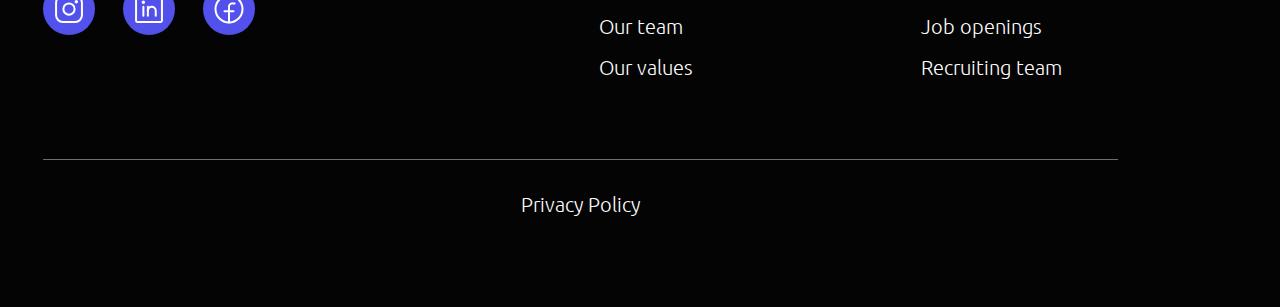
==== commit 11fa8ee2: "finish" ====
--- a/index.html
+++ b/index.html
@@ -8,23 +8,27 @@
     <link rel="preconnect" href="https://fonts.gstatic.com" crossorigin>
     <link rel="stylesheet" href="./css/main.css">
     <link href="https://fonts.googleapis.com/css2?family=Inter:wght@300;500;600&family=Ubuntu:ital,wght@0,300;0,400;0,500;1,500&display=swap" rel="stylesheet">
-
+    <link href="https://fonts.googleapis.com/icon?family=Material+Icons" rel="stylesheet">
 </head>
 <body>
      <div class="wrapper">
         <header class="header">
             <div class="logo">
-                <img src="./img/Logo.svg" alt="logo" class="logo__img">
+                <a href="./index.html" class="loog__link"><img src="./img/Logo.svg" alt="logo" class="logo__img"></a>
             </div>
             <nav class="nav">
-                <ul class="nav__list">
-                    <li class="nav__item"><a href="./Why CODEPRIDE.html" class="nav__link">Why CODEPRIDE</a></li>
-                    <li class="nav__item"><a href="#" class="nav__link">Pricing</a></li>
-                    <li class="nav__item"><a href="./about us.html" class="nav__link">About us</a></li>
-                    <li class="nav__item"><a href="#" class="nav__link">Careers</a></li>
+                <ul class="menu nav__list">
+                    <li class="nav__item"><a class="menu__item nav__link" href="./Why CODEPRIDE.html">Why CODEPRIDE</a></li>
+                    <li class="nav__item"><a class="menu__item nav__link" href="./pricing.html">Pricing</a></li>
+                    <li class="nav__item"><a class="menu__item nav__link" href="./about us.html">About us</a></li>
+                    <li class="nav__item"><a class="menu__item nav__link" href="./careers.html">Careers</a></li>
                 </ul>
             </nav>
-            <img src="./img/menu.svg" alt="burger-menu" class="burger-menu">
+              <button class="hamburger">
+                <!-- material icons https://material.io/resources/icons/ -->
+                <i class="menu__icon material-icons">menu</i>
+                <i class="close__icon material-icons">close</i>
+              </button>
             <button class="btn header__btn">find a developer</button>
         </header>
         <main class="main">
@@ -589,5 +593,6 @@
         </footer>
      </div>
      <script src="./main.js"></script>
+     <script src="./burger.js"></script>
 </body>
 </html>--- a/css/main.css
+++ b/css/main.css
@@ -123,9 +123,6 @@
   font-weight: 600;
   color: #F7F7FB;
 }
-body .wrapper .header .burger-menu {
-  display: none;
-}
 body .wrapper .header .nav__list {
   display: -webkit-box;
   display: -ms-flexbox;
@@ -138,6 +135,9 @@
   font-size: 24px;
   font-weight: 400;
   line-height: normal;
+}
+body .wrapper .header .hamburger {
+  display: none;
 }
 body .wrapper .btn {
   display: -webkit-box;
@@ -1497,15 +1497,52 @@
   body .wrapper .header__btn {
     display: none;
   }
-  body .wrapper .header .burger-menu {
+  body .wrapper .header .hamburger {
     display: block;
+    position: fixed;
+    z-index: 100;
+    top: 1rem;
+    right: 1rem;
+    padding: 4px;
+    border: black solid 1px;
+    background: white;
+    cursor: pointer;
+  }
+  body .wrapper .header .close__icon {
+    display: none;
+  }
+  body .wrapper .header .menu {
+    display: -webkit-box;
+    display: -ms-flexbox;
+    display: flex;
+    -webkit-box-orient: vertical;
+    -webkit-box-direction: normal;
+        -ms-flex-direction: column;
+            flex-direction: column;
+    position: fixed;
+    -webkit-transform: translateY(-100%);
+            transform: translateY(-100%);
+    -webkit-transition: -webkit-transform 0.2s;
+    transition: -webkit-transform 0.2s;
+    transition: transform 0.2s;
+    transition: transform 0.2s, -webkit-transform 0.2s;
+    top: 0;
+    left: 0;
+    right: 0;
+    bottom: 0;
+    z-index: 99;
+    background: black;
+    color: white;
+    list-style: none;
+    padding-top: 4rem;
+  }
+  body .wrapper .header .showMenu {
+    -webkit-transform: translateY(0);
+            transform: translateY(0);
   }
   body .wrapper .header .btn {
     display: none;
   }
-  body .wrapper .nav {
-    display: none;
-  }
   body .wrapper .main .section1 {
     padding: 100px 151px;
   }
@@ -1534,17 +1571,54 @@
     gap: 102px;
   }
 }
-@media screen and (max-width: 834px) and (min-width: 376px) {
+@media screen and (max-width: 834px) {
   body .wrapper .header__btn {
     display: none;
   }
-  body .wrapper .header .burger-menu {
+  body .wrapper .header .hamburger {
     display: block;
+    position: fixed;
+    z-index: 100;
+    top: 1rem;
+    right: 1rem;
+    padding: 4px;
+    border: black solid 1px;
+    background: white;
+    cursor: pointer;
+  }
+  body .wrapper .header .close__icon {
+    display: none;
+  }
+  body .wrapper .header .menu {
+    display: -webkit-box;
+    display: -ms-flexbox;
+    display: flex;
+    -webkit-box-orient: vertical;
+    -webkit-box-direction: normal;
+        -ms-flex-direction: column;
+            flex-direction: column;
+    position: fixed;
+    -webkit-transform: translateY(-100%);
+            transform: translateY(-100%);
+    -webkit-transition: -webkit-transform 0.2s;
+    transition: -webkit-transform 0.2s;
+    transition: transform 0.2s;
+    transition: transform 0.2s, -webkit-transform 0.2s;
+    top: 0;
+    left: 0;
+    right: 0;
+    bottom: 0;
+    z-index: 99;
+    background: black;
+    color: white;
+    list-style: none;
+    padding-top: 4rem;
+  }
+  body .wrapper .header .showMenu {
+    -webkit-transform: translateY(0);
+            transform: translateY(0);
   }
   body .wrapper .header .btn {
-    display: none;
-  }
-  body .wrapper .nav {
     display: none;
   }
   body .wrapper .main .section1 {
@@ -1677,13 +1751,50 @@
   body .wrapper .header__btn {
     display: none;
   }
-  body .wrapper .header .burger-menu {
+  body .wrapper .header .hamburger {
     display: block;
+    position: fixed;
+    z-index: 100;
+    top: 1rem;
+    right: 1rem;
+    padding: 4px;
+    border: black solid 1px;
+    background: white;
+    cursor: pointer;
+  }
+  body .wrapper .header .close__icon {
+    display: none;
+  }
+  body .wrapper .header .menu {
+    display: -webkit-box;
+    display: -ms-flexbox;
+    display: flex;
+    -webkit-box-orient: vertical;
+    -webkit-box-direction: normal;
+        -ms-flex-direction: column;
+            flex-direction: column;
+    position: fixed;
+    -webkit-transform: translateY(-100%);
+            transform: translateY(-100%);
+    -webkit-transition: -webkit-transform 0.2s;
+    transition: -webkit-transform 0.2s;
+    transition: transform 0.2s;
+    transition: transform 0.2s, -webkit-transform 0.2s;
+    top: 0;
+    left: 0;
+    right: 0;
+    bottom: 0;
+    z-index: 99;
+    background: black;
+    color: white;
+    list-style: none;
+    padding-top: 4rem;
+  }
+  body .wrapper .header .showMenu {
+    -webkit-transform: translateY(0);
+            transform: translateY(0);
   }
   body .wrapper .header .btn {
-    display: none;
-  }
-  body .wrapper .nav__list {
     display: none;
   }
   body .wrapper .main .section1 {
